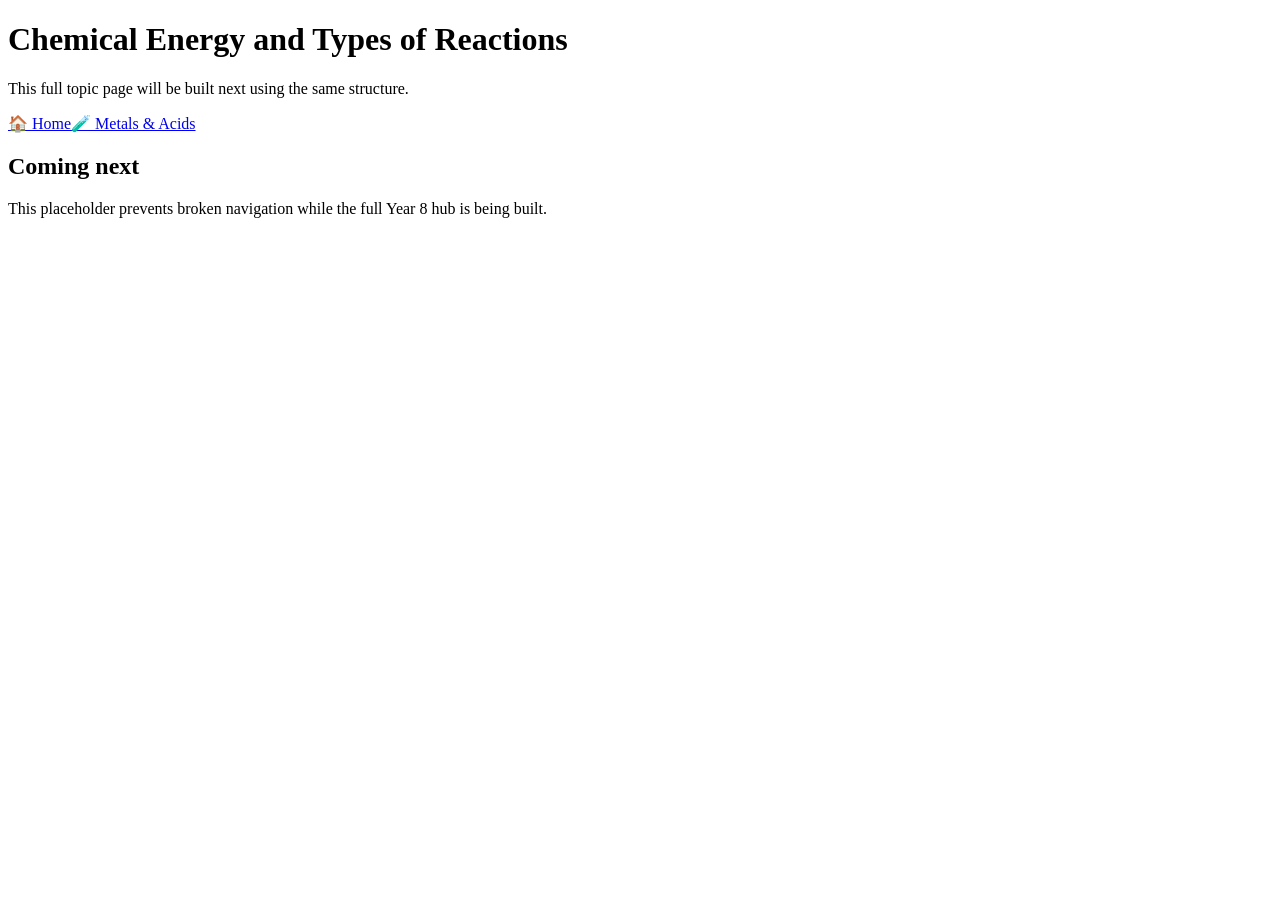
==== chemical-energy-reactions.html @ afc03315 "initial year 8 revision build" ====
<!DOCTYPE html><html><head><meta charset="UTF-8"><meta name="viewport" content="width=device-width, initial-scale=1.0"><title>Chemical Energy and Types of Reactions</title><link rel="stylesheet" href="styles.css"></head><body><div class="hero"><h1>Chemical Energy and Types of Reactions</h1><p>This full topic page will be built next using the same structure.</p></div><div class="topnav"><a href="index.html">🏠 Home</a><a href="metals-acids.html">🧪 Metals & Acids</a></div><section><h2>Coming next</h2><p>This placeholder prevents broken navigation while the full Year 8 hub is being built.</p></section></body></html>
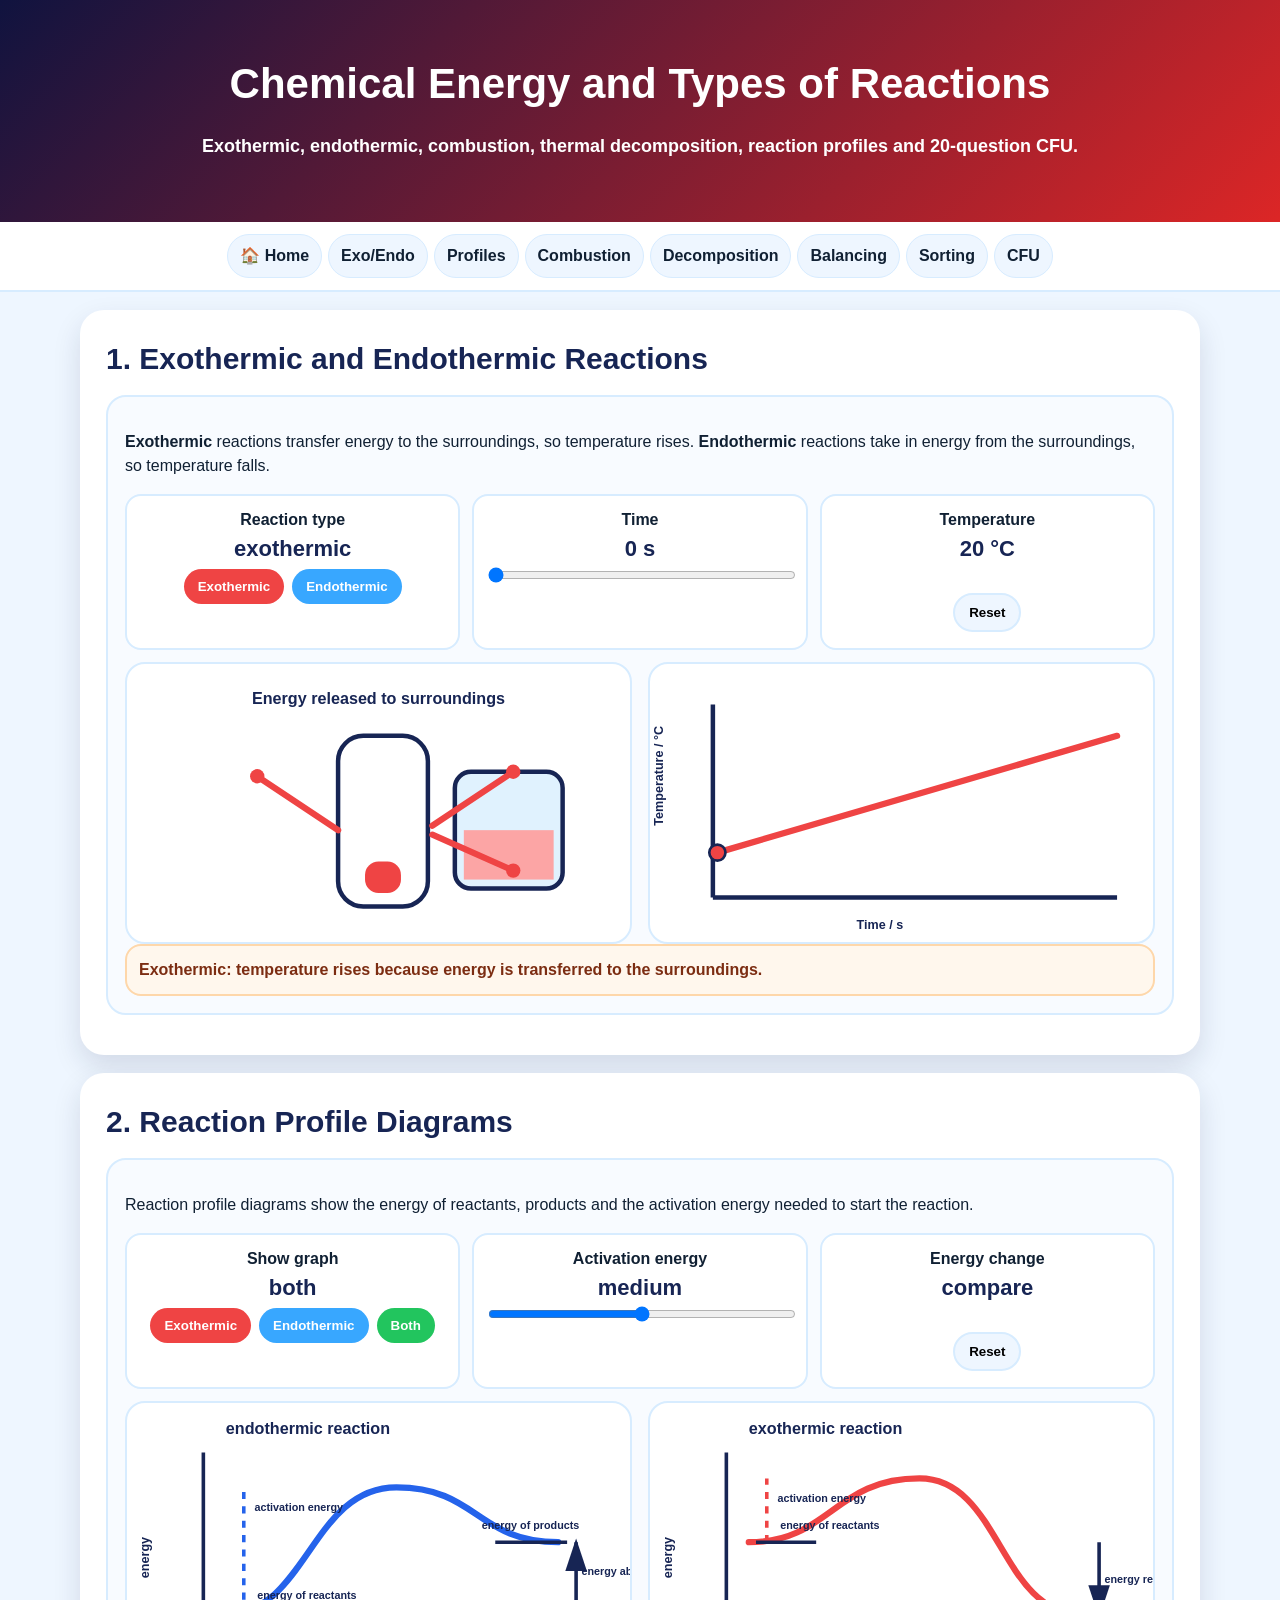
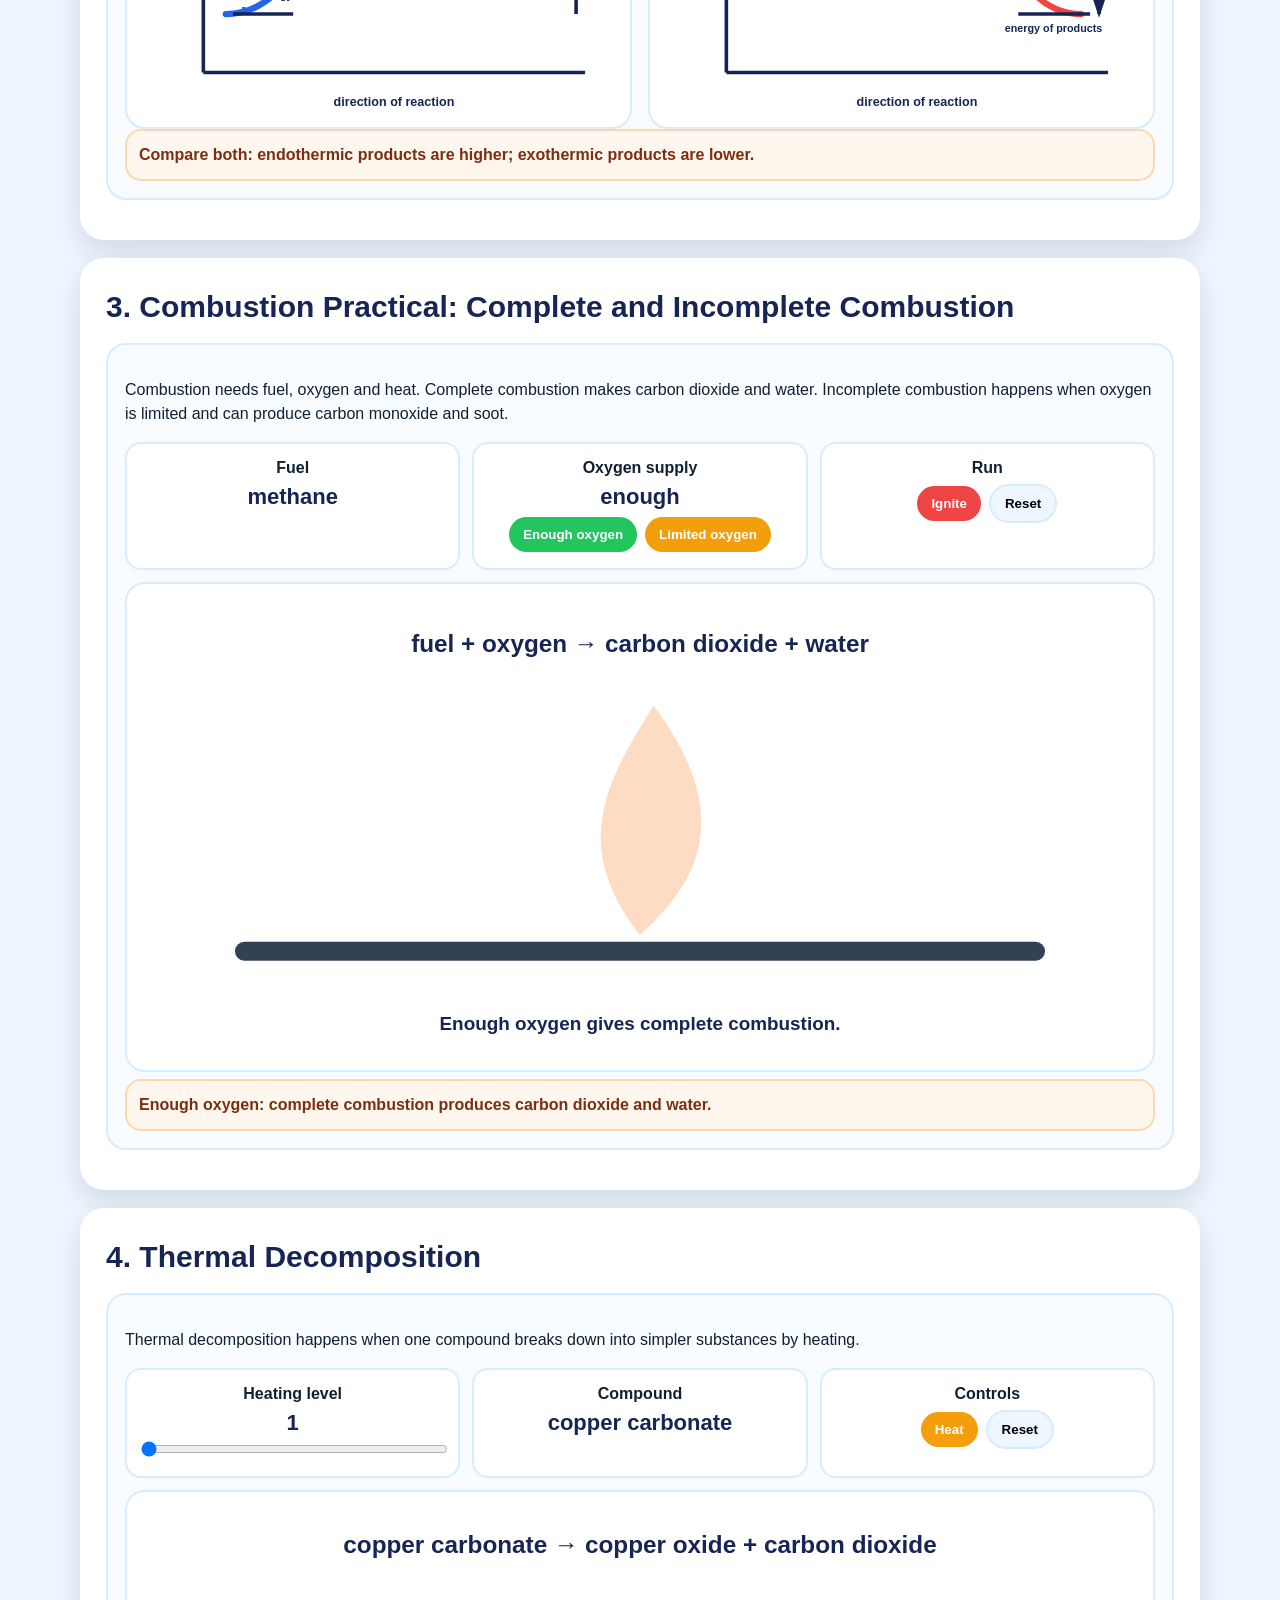
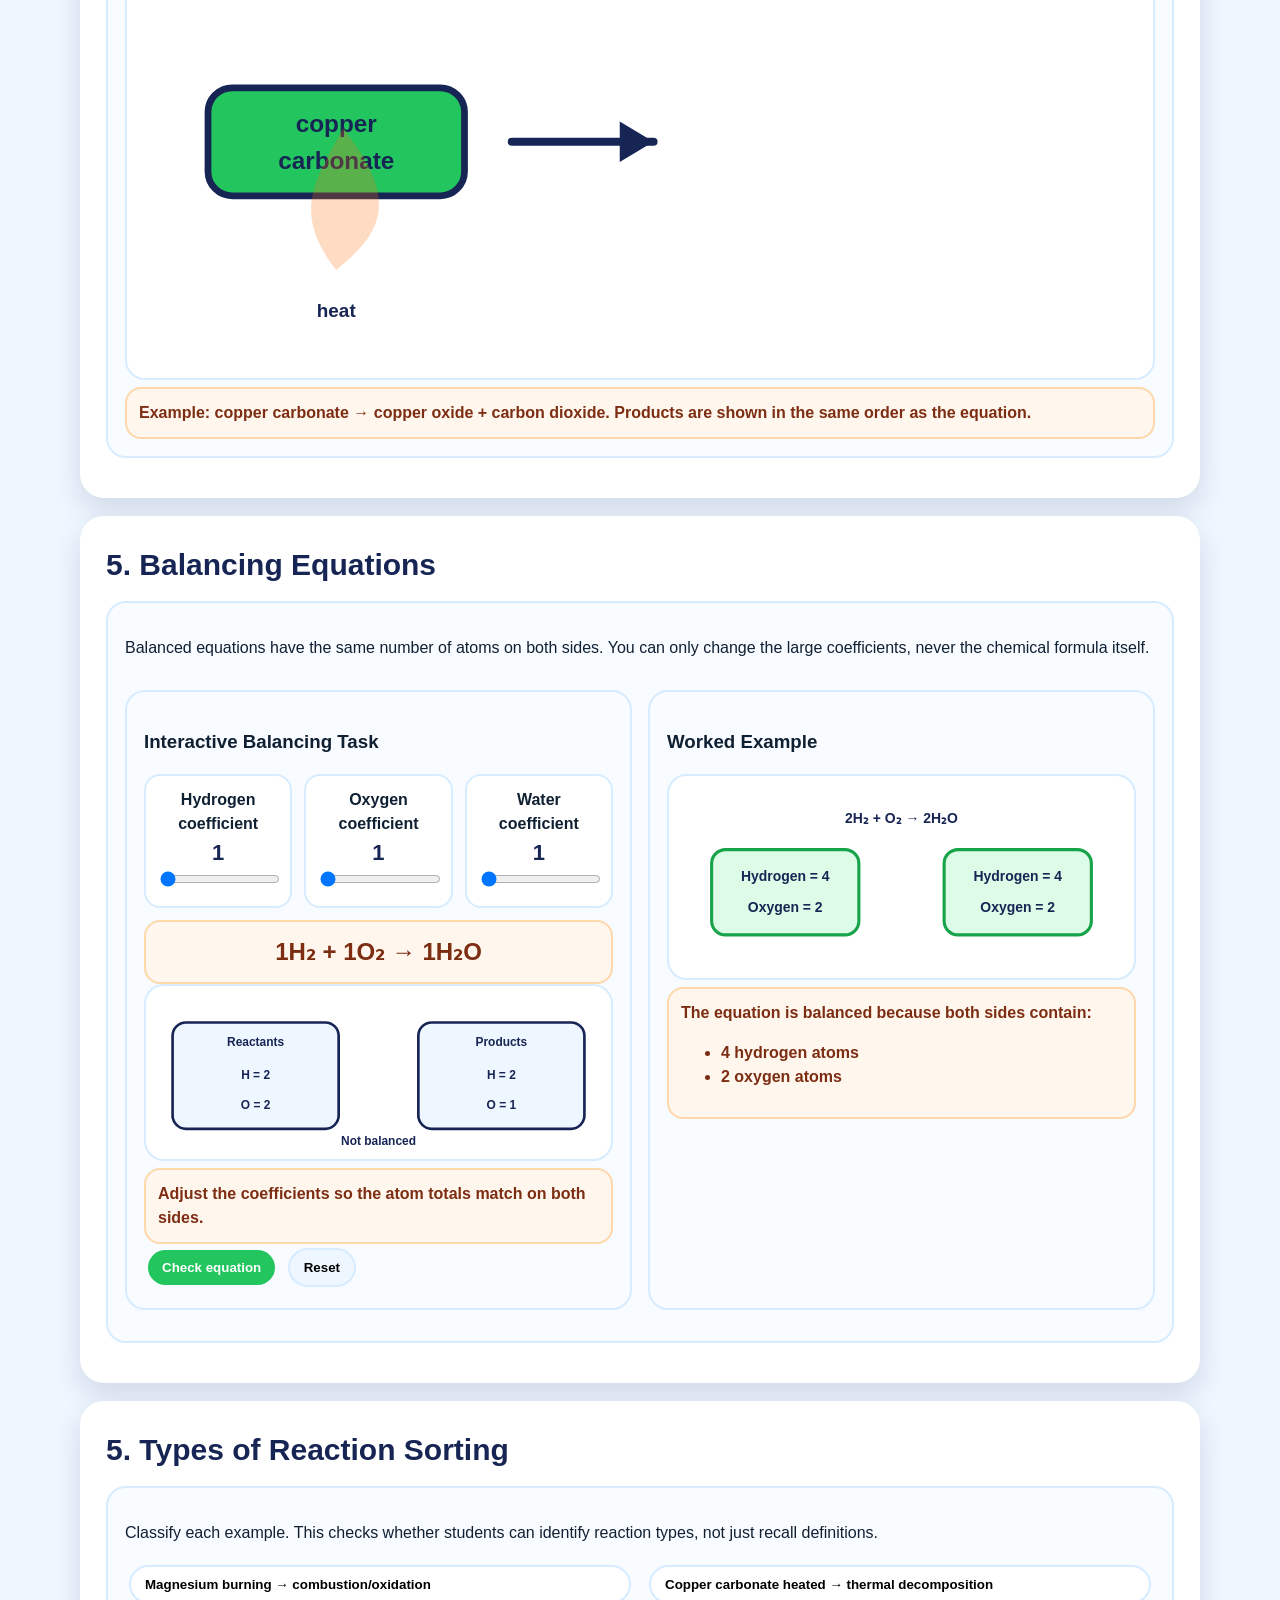
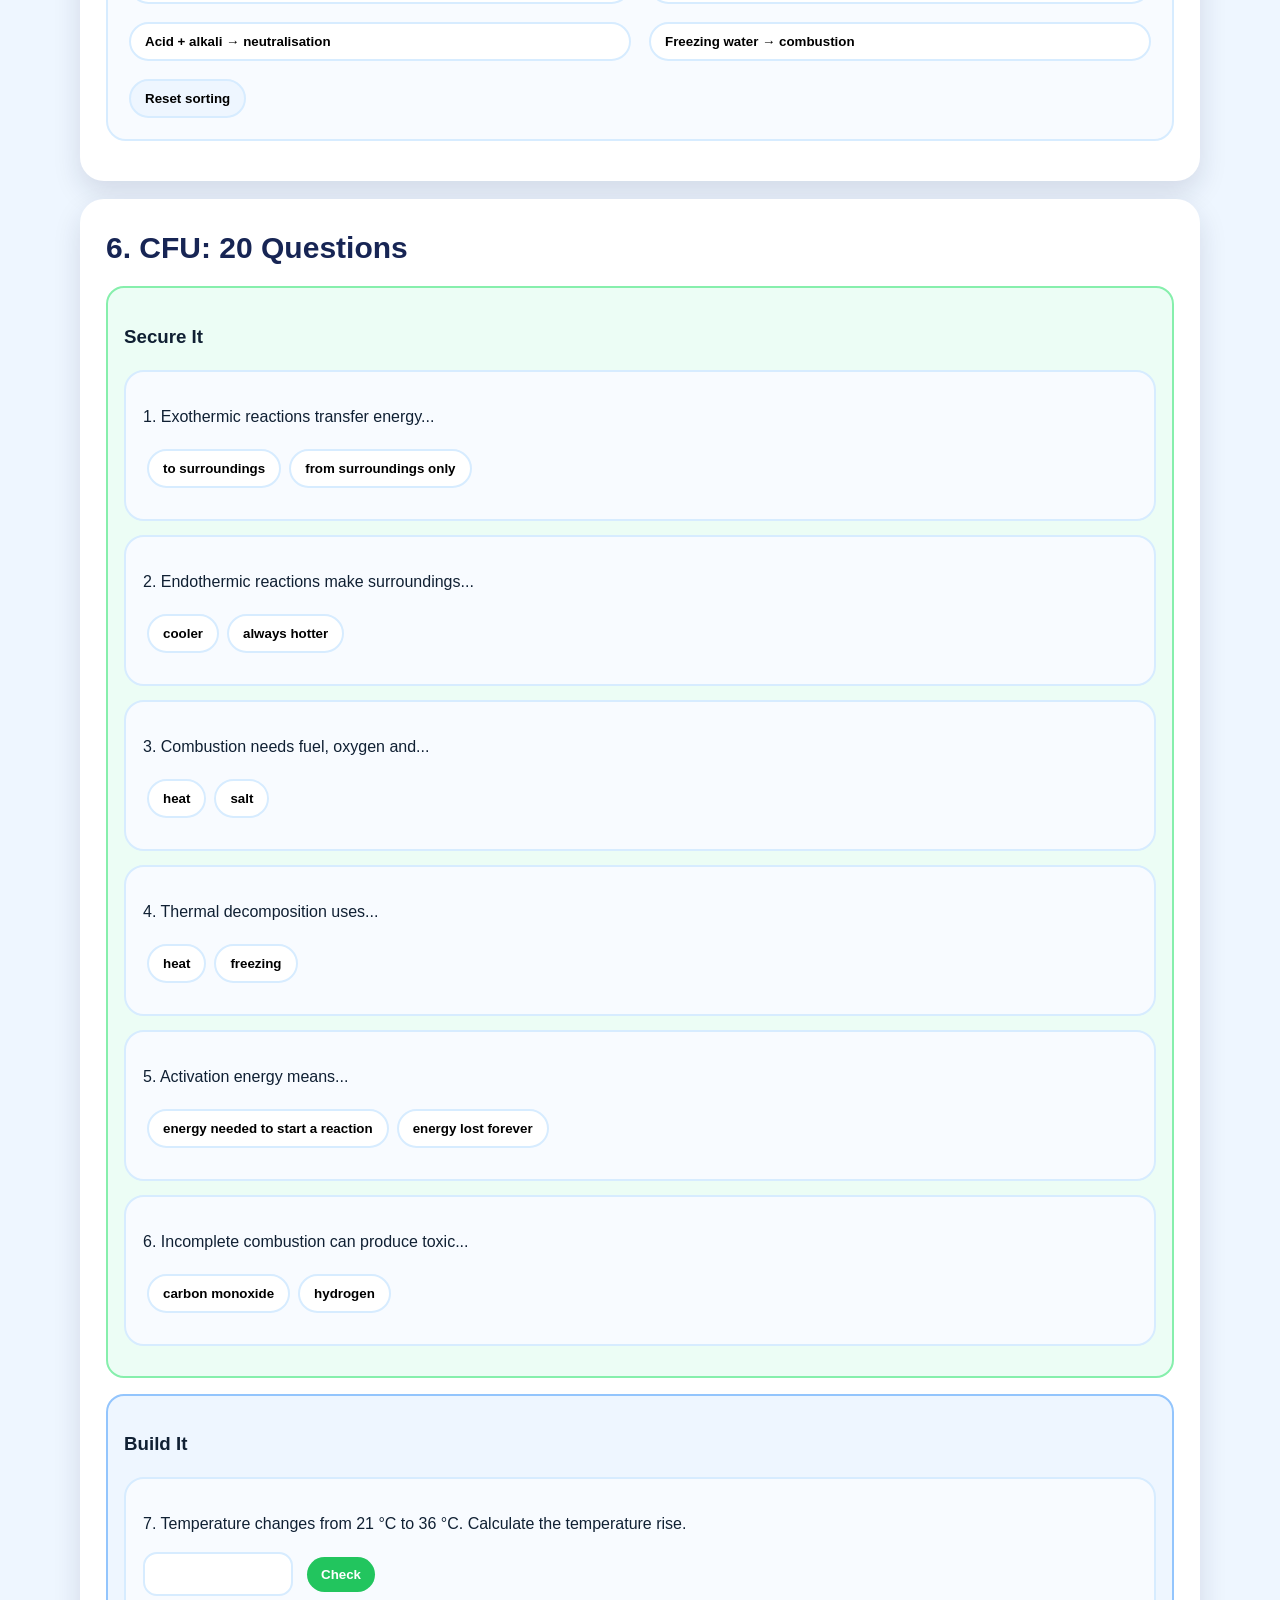
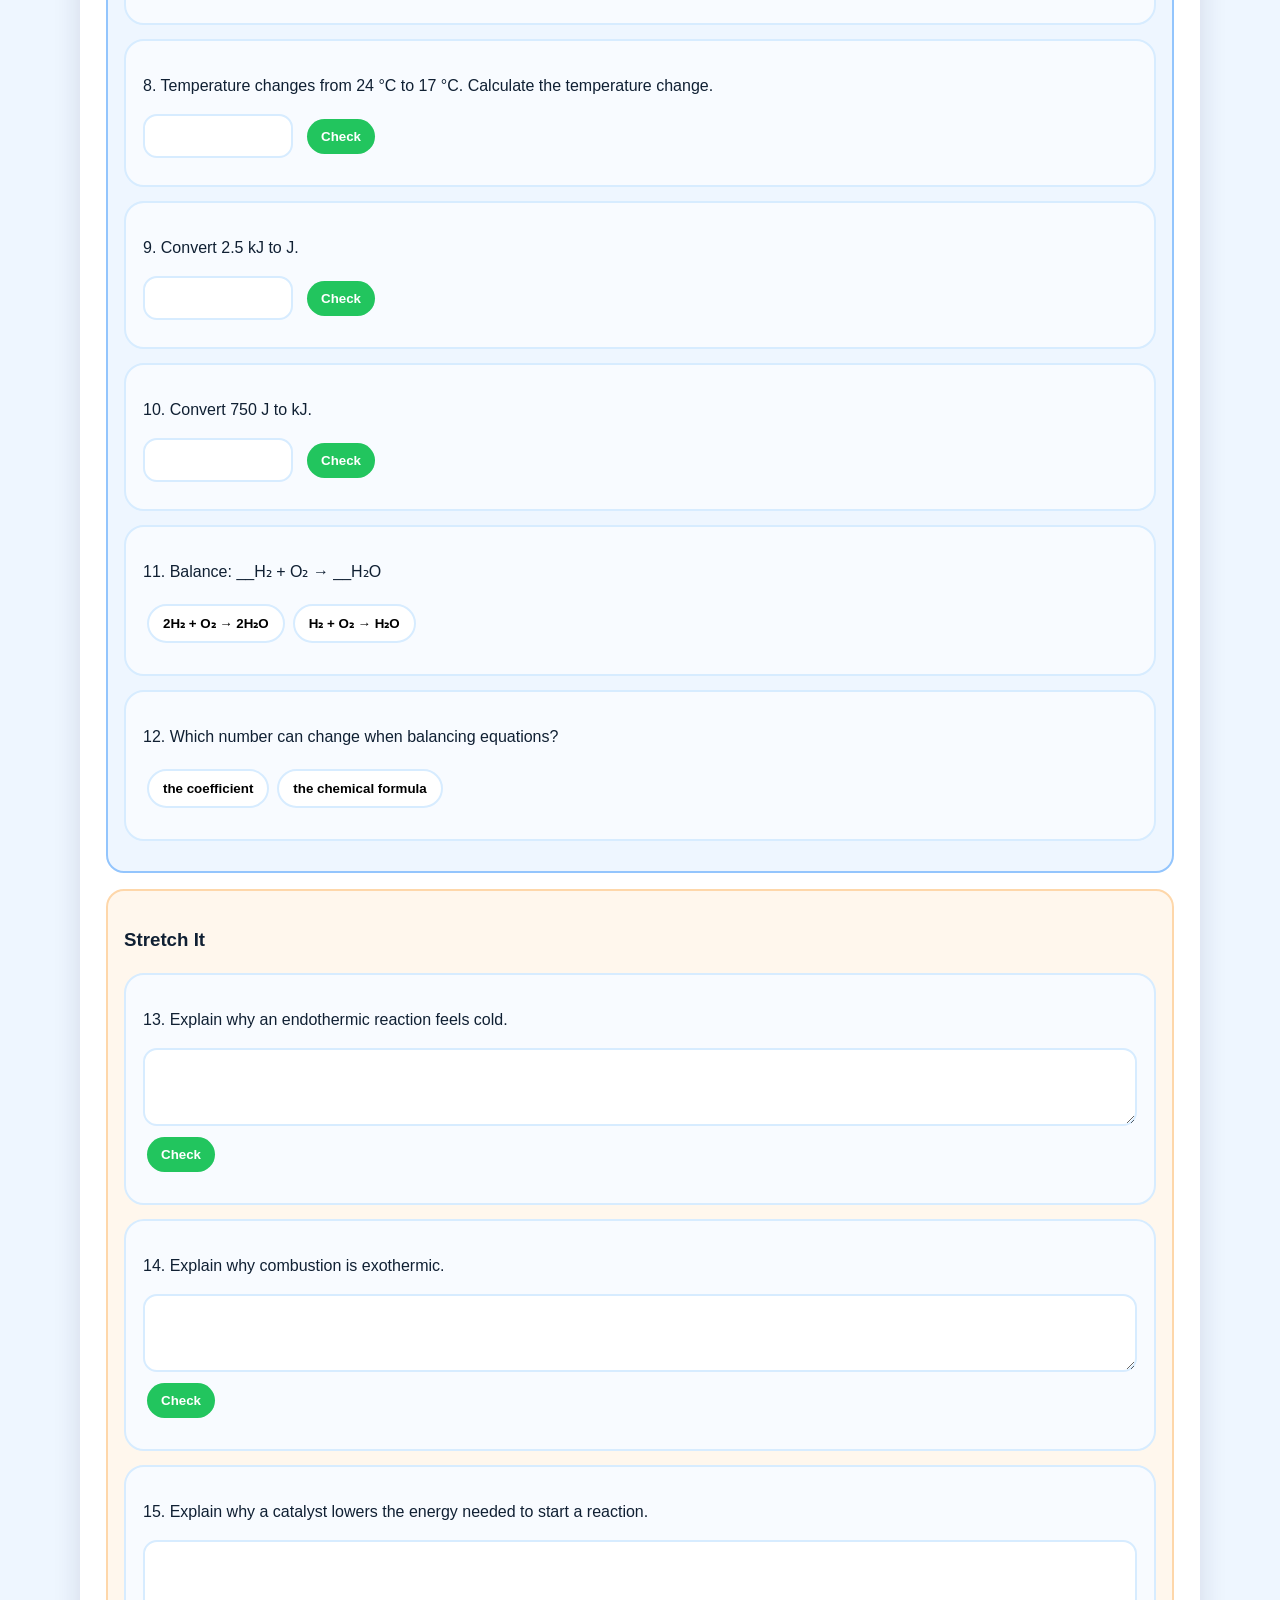
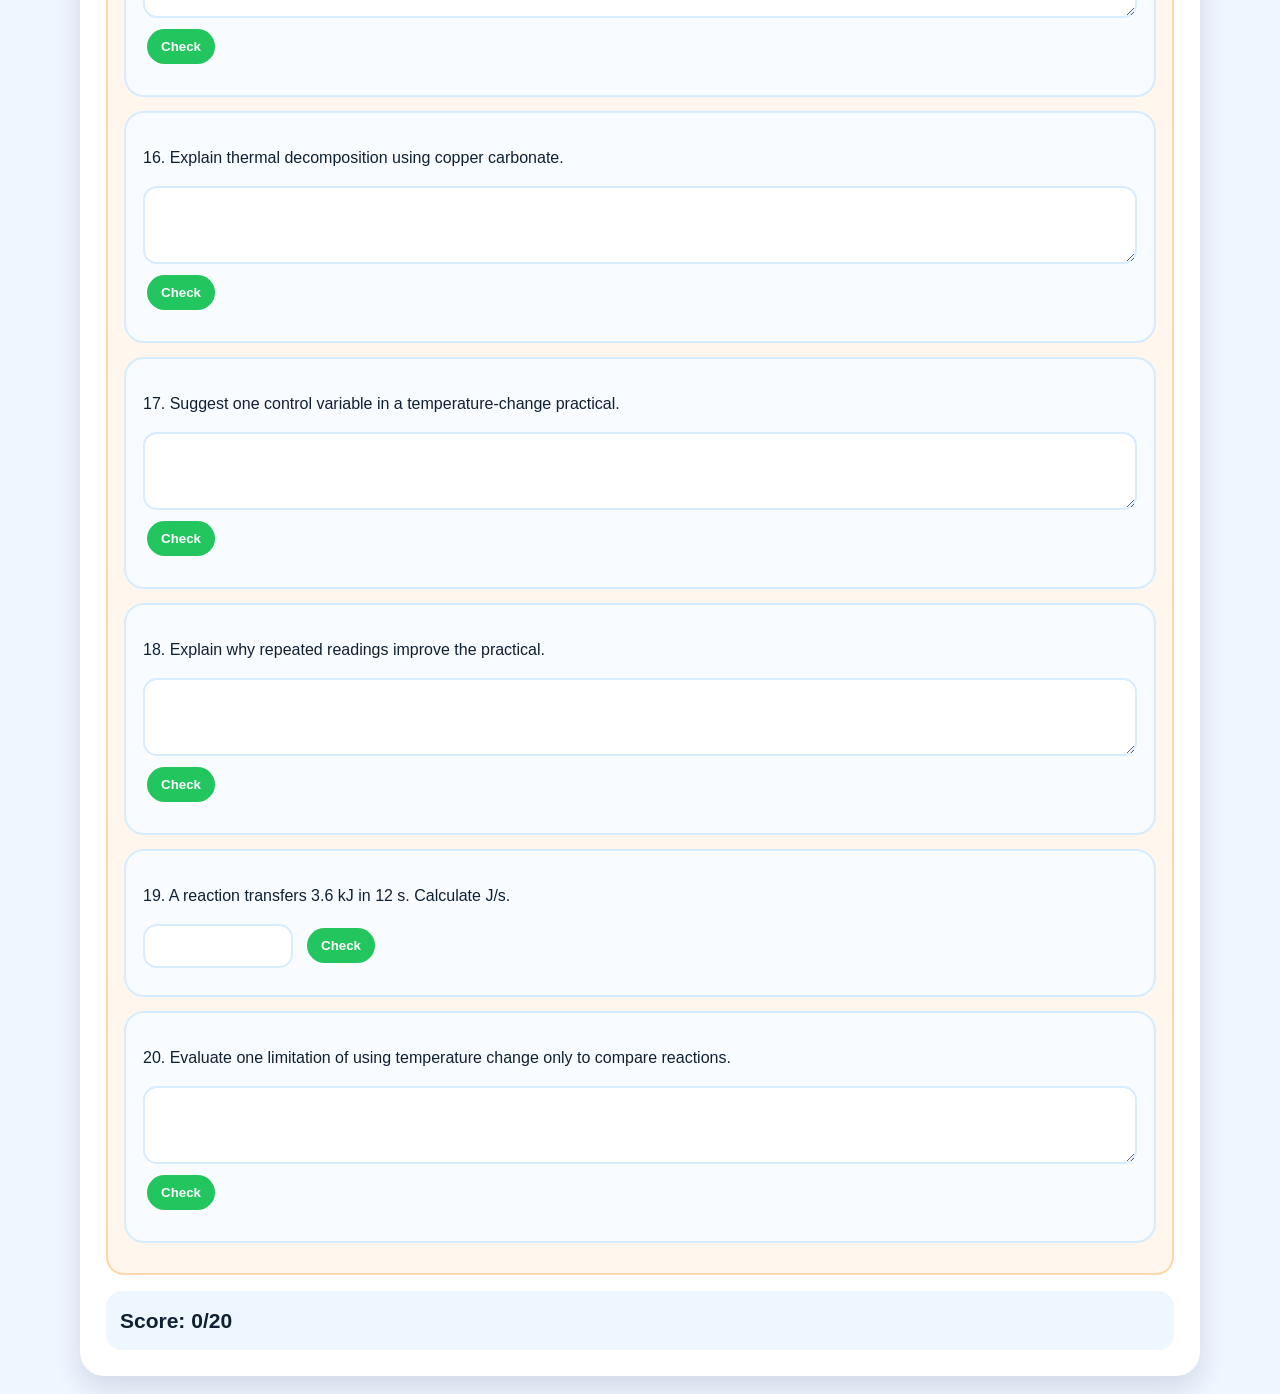
==== commit 6c1e62e7: "Add files via upload" ====
--- a/chemical-energy-reactions.html
+++ b/chemical-energy-reactions.html
@@ -1 +1,425 @@
-<!DOCTYPE html><html><head><meta charset="UTF-8"><meta name="viewport" content="width=device-width, initial-scale=1.0"><title>Chemical Energy and Types of Reactions</title><link rel="stylesheet" href="styles.css"></head><body><div class="hero"><h1>Chemical Energy and Types of Reactions</h1><p>This full topic page will be built next using the same structure.</p></div><div class="topnav"><a href="index.html">🏠 Home</a><a href="metals-acids.html">🧪 Metals & Acids</a></div><section><h2>Coming next</h2><p>This placeholder prevents broken navigation while the full Year 8 hub is being built.</p></section></body></html>+<!DOCTYPE html>
+<html lang="en">
+<head>
+<meta charset="UTF-8"><meta name="viewport" content="width=device-width,initial-scale=1.0">
+<title>Year 8 Chemical Energy and Types of Reactions</title>
+<style>
+*{box-sizing:border-box}body{margin:0;font-family:Arial,sans-serif;background:#eef6ff;color:#102033;line-height:1.5}
+.hero{background:linear-gradient(135deg,#10133f,#dc2626);color:white;text-align:center;padding:44px 18px}.hero h1{font-size:42px;margin:8px 0}.hero p{font-size:18px;font-weight:800}
+.nav{position:sticky;top:0;background:white;border-bottom:2px solid #d7ecff;text-align:center;padding:9px;z-index:20}.nav a{display:inline-block;margin:3px;padding:9px 12px;background:#eef6ff;border:1px solid #d7ecff;border-radius:999px;text-decoration:none;color:#102033;font-weight:900}
+section{max-width:1120px;margin:18px auto;background:white;border-radius:24px;padding:26px;box-shadow:0 12px 28px rgba(20,30,70,.13)}
+h2{font-size:30px;color:#172554;margin:0 0 10px}.task,.quiz-card,.card{border:2px solid #d7ecff;border-radius:20px;background:#f8fbff;padding:17px;margin:14px 0}
+.two{display:grid;grid-template-columns:1fr 1fr;gap:16px}.grid{display:grid;grid-template-columns:repeat(3,1fr);gap:12px}
+.controls,.output{display:grid;grid-template-columns:repeat(3,1fr);gap:12px;margin:12px 0}.control,.output div{background:white;border:2px solid #d7ecff;border-radius:16px;padding:12px;text-align:center;font-weight:900}.control strong,.output strong{display:block;font-size:22px;color:#172554}
+button{border:0;border-radius:999px;padding:10px 14px;margin:4px;font-weight:900;cursor:pointer}.green{background:#22c55e;color:white}.blue{background:#38a7ff;color:white}.orange{background:#f59e0b;color:white}.red{background:#ef4444;color:white}.ghost{background:#eef6ff;border:2px solid #d7ecff}
+input[type=range]{width:100%}.choice-grid{display:grid;grid-template-columns:repeat(2,1fr);gap:10px}.choice{text-align:left;background:white;border:2px solid #d7ecff}.correct{background:#dcfce7!important;border-color:#22c55e!important}.wrong{background:#fff1f2!important;border-color:#ef4444!important}
+.feedback{font-weight:900;margin-top:10px}.ok{color:#15803d}.no{color:#dc2626}.calc-input{display:flex;gap:10px;flex-wrap:wrap;align-items:center}.calc-input input{padding:11px;border:2px solid #d7ecff;border-radius:14px;font-size:16px;max-width:150px}
+textarea{width:100%;min-height:78px;border:2px solid #d7ecff;border-radius:14px;padding:11px;font-size:16px}.info{background:#fff7ed;border:2px solid #fed7aa;border-radius:16px;padding:12px;font-weight:900;color:#7c2d12}
+svg{width:100%;height:auto;background:white;border:2px solid #d7ecff;border-radius:20px}.label{font:bold 14px Arial;fill:#172554}.big{font:bold 18px Arial;fill:#172554}.small{font:bold 12px Arial;fill:#172554}
+.tempFill{transition:height .5s,y .5s,fill .5s}.bar{transition:height .5s,y .5s}
+.particle{animation:vib .25s infinite alternate}@keyframes vib{to{transform:translate(4px,-4px)}}
+.flame{animation:flicker .55s infinite alternate}@keyframes flicker{from{opacity:.55;transform:scaleY(.9)}to{opacity:1;transform:scaleY(1.08)}}
+.gas{animation:gasUp 1.2s infinite linear}@keyframes gasUp{from{opacity:0;transform:translateY(18px)}50%{opacity:1}to{opacity:0;transform:translateY(-28px)}}
+.quiz-band{padding:16px;border-radius:18px;margin:16px 0}.secure{background:#ecfdf5;border:2px solid #86efac}.build{background:#eef6ff;border:2px solid #93c5fd}.stretch{background:#fff7ed;border:2px solid #fed7aa}.quiz-score{font-size:21px;font-weight:900;padding:14px;background:#eef6ff;border-radius:16px}
+@media(max-width:850px){.two,.grid,.controls,.output,.choice-grid{grid-template-columns:1fr}.nav{position:static}.hero h1{font-size:34px}}
+</style>
+</head>
+<body>
+<header class="hero"><h1>Chemical Energy and Types of Reactions</h1><p>Exothermic, endothermic, combustion, thermal decomposition, reaction profiles and 20-question CFU.</p></header>
+<nav class="nav"><a href="index.html">🏠 Home</a><a href="#exoendo">Exo/Endo</a><a href="#profiles">Profiles</a><a href="#combustion">Combustion</a><a href="#decomposition">Decomposition</a><a href="#balancing">Balancing</a><a href="#sorting">Sorting</a><a href="#quiz">CFU</a></nav>
+
+<section id="exoendo"><h2>1. Exothermic and Endothermic Reactions</h2>
+<div class="task"><p><b>Exothermic</b> reactions transfer energy to the surroundings, so temperature rises. <b>Endothermic</b> reactions take in energy from the surroundings, so temperature falls.</p>
+<div class="controls">
+<div class="control">Reaction type <strong id="rxnType">exothermic</strong><button class="red" onclick="type='exo';updateExoEndo()">Exothermic</button><button class="blue" onclick="type='endo';updateExoEndo()">Endothermic</button></div>
+<div class="control">Time <strong id="timeT">0 s</strong><input id="timeSlider" type="range" min="0" max="10" value="0" oninput="updateExoEndo()"></div>
+<div class="control">Temperature <strong id="tempT">20 °C</strong><br><button class="ghost" onclick="resetExoEndo()">Reset</button></div>
+</div>
+<div class="two">
+<svg viewBox="0 0 560 310" aria-label="temperature change practical">
+<rect x="235" y="80" width="100" height="190" rx="28" fill="white" stroke="#172554" stroke-width="5"/>
+<rect id="thermoFill" x="265" y="220" width="40" height="35" rx="15" fill="#ef4444" class="tempFill"/>
+<rect x="365" y="120" width="120" height="130" rx="18" fill="#e0f2fe" stroke="#172554" stroke-width="5"/>
+<rect id="beakerFill" x="375" y="185" width="100" height="55" fill="#93c5fd"/>
+<g id="energyArrows"></g>
+<text id="energyLabel" x="280" y="45" text-anchor="middle" class="big">Energy released to surroundings</text>
+</svg>
+<svg viewBox="0 0 560 310" aria-label="temperature-time graph">
+<line x1="70" y1="260" x2="520" y2="260" stroke="#172554" stroke-width="5"/><line x1="70" y1="260" x2="70" y2="45" stroke="#172554" stroke-width="5"/>
+<text x="230" y="295" class="label">Time / s</text><text x="15" y="180" class="label" transform="rotate(-90 15 180)">Temperature / °C</text>
+<polyline id="tempLine" points="75,210 520,80" fill="none" stroke="#ef4444" stroke-width="7" stroke-linecap="round"/>
+<circle id="tempPoint" cx="75" cy="210" r="9" fill="#ef4444" stroke="#172554" stroke-width="3"/>
+</svg>
+</div><div class="info" id="exoInfo">Exothermic: temperature rises because energy is transferred to the surroundings.</div></div>
+</section>
+
+
+<section id="profiles"><h2>2. Reaction Profile Diagrams</h2>
+<div class="task"><p>Reaction profile diagrams show the energy of reactants, products and the activation energy needed to start the reaction.</p>
+<div class="controls">
+<div class="control">Show graph <strong id="profileType">both</strong><button class="red" onclick="profile='exo';updateProfile()">Exothermic</button><button class="blue" onclick="profile='endo';updateProfile()">Endothermic</button><button class="green" onclick="profile='both';updateProfile()">Both</button></div>
+<div class="control">Activation energy <strong id="actT">medium</strong><input id="actSlider" type="range" min="1" max="3" value="2" oninput="updateProfile()"></div>
+<div class="control">Energy change<strong id="deltaT">compare</strong><br><button class="ghost" onclick="resetProfile()">Reset</button></div>
+</div>
+
+<div class="two">
+<svg id="endoGraph" viewBox="0 0 560 360" aria-label="endothermic reaction profile">
+<line x1="85" y1="300" x2="510" y2="300" stroke="#172554" stroke-width="4"/>
+<line x1="85" y1="300" x2="85" y2="55" stroke="#172554" stroke-width="4"/>
+<text x="230" y="337" class="label">direction of reaction</text>
+<text x="25" y="195" class="label" transform="rotate(-90 25 195)">energy</text>
+<path id="endoPath" d="M110 235 C200 235 205 85 300 85 C390 85 390 155 480 155" fill="none" stroke="#2563eb" stroke-width="7" stroke-linecap="round"/>
+<line id="endoAct" x1="130" y1="235" x2="130" y2="85" stroke="#2563eb" stroke-width="4" stroke-dasharray="8 8"/>
+<line x1="118" y1="235" x2="185" y2="235" stroke="#172554" stroke-width="4"/>
+<line x1="410" y1="155" x2="490" y2="155" stroke="#172554" stroke-width="4"/>
+<line x1="500" y1="235" x2="500" y2="155" stroke="#172554" stroke-width="4" marker-end="url(#profileArrowBlue)"/>
+<defs><marker id="profileArrowBlue" markerWidth="10" markerHeight="10" refX="8" refY="3" orient="auto"><path d="M0,0 L0,6 L9,3 z" fill="#172554"/></marker></defs>
+<text x="110" y="35" class="big">endothermic reaction</text>
+<text x="145" y="218" class="small">energy of reactants</text>
+<text x="395" y="140" class="small">energy of products</text>
+<text x="142" y="120" class="small">activation energy</text>
+<text x="506" y="192" class="small">energy absorbed</text>
+</svg>
+
+<svg id="exoGraph" viewBox="0 0 560 360" aria-label="exothermic reaction profile">
+<line x1="85" y1="300" x2="510" y2="300" stroke="#172554" stroke-width="4"/>
+<line x1="85" y1="300" x2="85" y2="55" stroke="#172554" stroke-width="4"/>
+<text x="230" y="337" class="label">direction of reaction</text>
+<text x="25" y="195" class="label" transform="rotate(-90 25 195)">energy</text>
+<path id="exoPath" d="M110 155 C200 155 205 75 300 75 C390 75 390 235 480 235" fill="none" stroke="#ef4444" stroke-width="7" stroke-linecap="round"/>
+<line id="exoAct" x1="130" y1="155" x2="130" y2="75" stroke="#ef4444" stroke-width="4" stroke-dasharray="8 8"/>
+<line x1="118" y1="155" x2="185" y2="155" stroke="#172554" stroke-width="4"/>
+<line x1="410" y1="235" x2="490" y2="235" stroke="#172554" stroke-width="4"/>
+<line x1="500" y1="155" x2="500" y2="235" stroke="#172554" stroke-width="4" marker-end="url(#profileArrowRed)"/>
+<defs><marker id="profileArrowRed" markerWidth="10" markerHeight="10" refX="8" refY="3" orient="auto"><path d="M0,0 L0,6 L9,3 z" fill="#172554"/></marker></defs>
+<text x="110" y="35" class="big">exothermic reaction</text>
+<text x="145" y="140" class="small">energy of reactants</text>
+<text x="395" y="255" class="small">energy of products</text>
+<text x="142" y="110" class="small">activation energy</text>
+<text x="506" y="200" class="small">energy released</text>
+</svg>
+</div>
+<div class="info" id="profileInfo">Endothermic: products are higher energy. Exothermic: products are lower energy.</div></div>
+</section>
+
+
+
+<section id="combustion"><h2>3. Combustion Practical: Complete and Incomplete Combustion</h2>
+<div class="task"><p>Combustion needs fuel, oxygen and heat. Complete combustion makes carbon dioxide and water. Incomplete combustion happens when oxygen is limited and can produce carbon monoxide and soot.</p>
+<div class="controls">
+<div class="control">Fuel <strong id="fuelT">methane</strong></div>
+<div class="control">Oxygen supply <strong id="oxygenT">enough</strong><button class="green" onclick="oxygen='enough';updateCombustion()">Enough oxygen</button><button class="orange" onclick="oxygen='limited';updateCombustion()">Limited oxygen</button></div>
+<div class="control">Run<br><button class="red" onclick="runCombustion()">Ignite</button><button class="ghost" onclick="resetCombustion()">Reset</button></div>
+</div>
+<svg viewBox="0 0 760 360" aria-label="complete and incomplete combustion simulation">
+<rect x="80" y="265" width="600" height="14" rx="7" fill="#334155"/>
+<path id="flame" class="flame" d="M380 260 C325 190 360 140 390 90 C450 170 425 220 380 260" fill="#f97316" opacity=".25"/>
+<g id="completeProducts" opacity="0">
+<circle class="gas" cx="240" cy="185" r="18" fill="#94a3b8"/><text x="240" y="190" text-anchor="middle" class="small">CO₂</text>
+<circle class="gas" cx="315" cy="145" r="14" fill="#38bdf8"/><text x="315" y="150" text-anchor="middle" class="small">H₂O</text>
+<circle class="gas" cx="480" cy="150" r="14" fill="#38bdf8"/><text x="480" y="155" text-anchor="middle" class="small">H₂O</text>
+</g>
+<g id="incompleteProducts" opacity="0">
+<circle class="gas" cx="235" cy="165" r="18" fill="#64748b"/><text x="235" y="170" text-anchor="middle" class="small">CO</text>
+<circle class="gas" cx="305" cy="132" r="16" fill="#111827"/><text x="305" y="137" text-anchor="middle" fill="white" font-size="11" font-weight="bold">soot</text>
+<circle class="gas" cx="485" cy="145" r="14" fill="#38bdf8"/><text x="485" y="150" text-anchor="middle" class="small">H₂O</text>
+</g>
+<text id="combustionLabel" x="380" y="50" text-anchor="middle" class="big">fuel + oxygen → carbon dioxide + water</text>
+<text id="combustionWarning" x="380" y="330" text-anchor="middle" class="label">Enough oxygen gives complete combustion.</text>
+</svg>
+<div class="info" id="combInfo">With enough oxygen, complete combustion produces carbon dioxide and water.</div></div>
+</section>
+
+
+
+<section id="decomposition"><h2>4. Thermal Decomposition</h2>
+<div class="task"><p>Thermal decomposition happens when one compound breaks down into simpler substances by heating.</p>
+<div class="controls">
+<div class="control">Heating level <strong id="heatT">1</strong><input id="heatSlider" type="range" min="1" max="3" value="1" oninput="updateDecomp()"></div>
+<div class="control">Compound<strong>copper carbonate</strong></div>
+<div class="control">Controls<br><button class="orange" onclick="runDecomp()">Heat</button><button class="ghost" onclick="resetDecomp()">Reset</button></div>
+</div>
+<svg viewBox="0 0 760 360" aria-label="thermal decomposition equation order">
+<text id="decompLabel" x="380" y="45" text-anchor="middle" class="big">copper carbonate → copper oxide + carbon dioxide</text>
+
+<!-- reactant on left -->
+<rect id="carbonateBlock" x="60" y="145" width="190" height="80" rx="18" fill="#22c55e" stroke="#172554" stroke-width="5"/>
+<text x="155" y="178" text-anchor="middle" class="big">copper</text>
+<text x="155" y="205" text-anchor="middle" class="big">carbonate</text>
+
+<!-- arrow -->
+<line x1="285" y1="185" x2="390" y2="185" stroke="#172554" stroke-width="6" stroke-linecap="round"/>
+<polygon points="390,185 365,170 365,200" fill="#172554"/>
+
+<!-- products in the same order as equation -->
+<g id="products" opacity="0">
+<rect x="425" y="145" width="150" height="80" rx="18" fill="#111827" stroke="#172554" stroke-width="5"/>
+<text x="500" y="178" text-anchor="middle" fill="white" font-size="17" font-weight="bold">copper</text>
+<text x="500" y="205" text-anchor="middle" fill="white" font-size="17" font-weight="bold">oxide</text>
+<text x="590" y="190" class="big">+</text>
+<circle cx="675" cy="185" r="46" fill="#94a3b8" stroke="#172554" stroke-width="5"/>
+<text x="675" y="192" text-anchor="middle" class="big">CO₂</text>
+</g>
+
+<!-- heat flame beneath reactant -->
+<path id="heatFlame" class="flame" d="M155 280 C120 235 142 210 160 175 C202 228 190 252 155 280" fill="#f97316" opacity=".25"/>
+<text x="155" y="315" text-anchor="middle" class="label">heat</text>
+</svg>
+<div class="info" id="decompInfo">Example: copper carbonate → copper oxide + carbon dioxide. Products are shown in the same order as the equation.</div></div>
+</section>
+
+
+
+<section id="balancing"><h2>5. Balancing Equations</h2>
+<div class="task">
+<p>Balanced equations have the same number of atoms on both sides. You can only change the large coefficients, never the chemical formula itself.</p>
+
+<div class="two">
+<div class="card">
+<h3>Interactive Balancing Task</h3>
+
+<div class="controls">
+<div class="control">Hydrogen coefficient <strong id="hCoeffT">1</strong>
+<input type="range" min="1" max="4" value="1" id="hCoeff" oninput="updateBalance()"></div>
+
+<div class="control">Oxygen coefficient <strong id="oCoeffT">1</strong>
+<input type="range" min="1" max="4" value="1" id="oCoeff" oninput="updateBalance()"></div>
+
+<div class="control">Water coefficient <strong id="wCoeffT">1</strong>
+<input type="range" min="1" max="4" value="1" id="wCoeff" oninput="updateBalance()"></div>
+</div>
+
+<div class="info" style="font-size:24px;text-align:center">
+<span id="eqDisplay">1H₂ + 1O₂ → 1H₂O</span>
+</div>
+
+<svg viewBox="0 0 700 260" aria-label="atom count comparison">
+<rect x="40" y="55" width="250" height="160" rx="20" fill="#eef6ff" stroke="#172554" stroke-width="4"/>
+<rect x="410" y="55" width="250" height="160" rx="20" fill="#eef6ff" stroke="#172554" stroke-width="4"/>
+
+<text x="165" y="90" text-anchor="middle" class="big">Reactants</text>
+<text x="535" y="90" text-anchor="middle" class="big">Products</text>
+
+<text id="leftH" x="165" y="140" text-anchor="middle" class="big">H = 2</text>
+<text id="leftO" x="165" y="185" text-anchor="middle" class="big">O = 2</text>
+
+<text id="rightH" x="535" y="140" text-anchor="middle" class="big">H = 2</text>
+<text id="rightO" x="535" y="185" text-anchor="middle" class="big">O = 1</text>
+
+<text id="balanceStatus" x="350" y="240" text-anchor="middle" class="big">Not balanced</text>
+</svg>
+
+<div id="balanceInfo" class="info">Adjust the coefficients so the atom totals match on both sides.</div>
+
+<button class="green" onclick="checkBalance()">Check equation</button>
+<button class="ghost" onclick="resetBalance()">Reset</button>
+</div>
+
+<div class="card">
+<h3>Worked Example</h3>
+
+<svg viewBox="0 0 600 260">
+<text x="300" y="60" text-anchor="middle" class="big">2H₂ + O₂ → 2H₂O</text>
+
+<rect x="55" y="95" width="190" height="110" rx="18" fill="#dcfce7" stroke="#16a34a" stroke-width="4"/>
+<rect x="355" y="95" width="190" height="110" rx="18" fill="#dcfce7" stroke="#16a34a" stroke-width="4"/>
+
+<text x="150" y="135" text-anchor="middle" class="big">Hydrogen = 4</text>
+<text x="150" y="175" text-anchor="middle" class="big">Oxygen = 2</text>
+
+<text x="450" y="135" text-anchor="middle" class="big">Hydrogen = 4</text>
+<text x="450" y="175" text-anchor="middle" class="big">Oxygen = 2</text>
+</svg>
+
+<div class="info">
+The equation is balanced because both sides contain:
+<ul>
+<li>4 hydrogen atoms</li>
+<li>2 oxygen atoms</li>
+</ul>
+</div>
+</div>
+</div>
+</div>
+</section>
+
+<section id="sorting"><h2>5. Types of Reaction Sorting</h2>
+<div class="task"><p>Classify each example. This checks whether students can identify reaction types, not just recall definitions.</p>
+<div class="choice-grid">
+<button class="choice" onclick="choice(this,true,'sortF','Correct: magnesium burning is combustion and oxidation.')">Magnesium burning → combustion/oxidation</button>
+<button class="choice" onclick="choice(this,true,'sortF','Correct: copper carbonate breaks down when heated.')">Copper carbonate heated → thermal decomposition</button>
+<button class="choice" onclick="choice(this,true,'sortF','Correct: acid + alkali makes salt and water.')">Acid + alkali → neutralisation</button>
+<button class="choice" onclick="choice(this,false,'sortF','Not quite: freezing is a physical change, not a chemical reaction.')">Freezing water → combustion</button>
+</div><div id="sortF" class="feedback"></div><button class="ghost" onclick="resetSorting()">Reset sorting</button></div>
+</section>
+
+<section id="quiz"><h2>6. CFU: 20 Questions</h2>
+<div class="quiz-band secure"><h3>Secure It</h3>
+<div class="quiz-card"><p>1. Exothermic reactions transfer energy...</p><button class="choice" onclick="quiz(this,true,'q1')">to surroundings</button><button class="choice" onclick="quiz(this,false,'q1')">from surroundings only</button><div id="q1" class="feedback"></div></div>
+<div class="quiz-card"><p>2. Endothermic reactions make surroundings...</p><button class="choice" onclick="quiz(this,true,'q2')">cooler</button><button class="choice" onclick="quiz(this,false,'q2')">always hotter</button><div id="q2" class="feedback"></div></div>
+<div class="quiz-card"><p>3. Combustion needs fuel, oxygen and...</p><button class="choice" onclick="quiz(this,true,'q3')">heat</button><button class="choice" onclick="quiz(this,false,'q3')">salt</button><div id="q3" class="feedback"></div></div>
+<div class="quiz-card"><p>4. Thermal decomposition uses...</p><button class="choice" onclick="quiz(this,true,'q4')">heat</button><button class="choice" onclick="quiz(this,false,'q4')">freezing</button><div id="q4" class="feedback"></div></div>
+<div class="quiz-card"><p>5. Activation energy means...</p><button class="choice" onclick="quiz(this,true,'q5')">energy needed to start a reaction</button><button class="choice" onclick="quiz(this,false,'q5')">energy lost forever</button><div id="q5" class="feedback"></div></div>
+<div class="quiz-card"><p>6. Incomplete combustion can produce toxic...</p><button class="choice" onclick="quiz(this,true,'q6')">carbon monoxide</button><button class="choice" onclick="quiz(this,false,'q6')">hydrogen</button><div id="q6" class="feedback"></div></div>
+</div>
+<div class="quiz-band build"><h3>Build It</h3>
+<div class="quiz-card"><p>7. Temperature changes from 21 °C to 36 °C. Calculate the temperature rise.</p><div class="calc-input"><input id="calc7"><button class="green" onclick="checkCalc('calc7',15,'q7','Correct: 36 - 21 = 15 °C.')">Check</button></div><div id="q7" class="feedback"></div></div>
+<div class="quiz-card"><p>8. Temperature changes from 24 °C to 17 °C. Calculate the temperature change.</p><div class="calc-input"><input id="calc8"><button class="green" onclick="checkCalc('calc8',-7,'q8','Correct: 17 - 24 = -7 °C, so it fell by 7 °C.')">Check</button></div><div id="q8" class="feedback"></div></div>
+<div class="quiz-card"><p>9. Convert 2.5 kJ to J.</p><div class="calc-input"><input id="calc9"><button class="green" onclick="checkCalc('calc9',2500,'q9','Correct: 2.5 kJ = 2500 J.')">Check</button></div><div id="q9" class="feedback"></div></div>
+<div class="quiz-card"><p>10. Convert 750 J to kJ.</p><div class="calc-input"><input id="calc10"><button class="green" onclick="checkCalc('calc10',0.75,'q10','Correct: 750 J = 0.75 kJ.')">Check</button></div><div id="q10" class="feedback"></div></div>
+<div class="quiz-card"><p>11. Balance: __H₂ + O₂ → __H₂O</p><button class="choice" onclick="quiz(this,true,'q11')">2H₂ + O₂ → 2H₂O</button><button class="choice" onclick="quiz(this,false,'q11')">H₂ + O₂ → H₂O</button><div id="q11" class="feedback"></div></div>
+<div class="quiz-card"><p>12. Which number can change when balancing equations?</p><button class="choice" onclick="quiz(this,true,'q12')">the coefficient</button><button class="choice" onclick="quiz(this,false,'q12')">the chemical formula</button><div id="q12" class="feedback"></div></div>
+</div>
+<div class="quiz-band stretch"><h3>Stretch It</h3>
+<div class="quiz-card"><p>13. Explain why an endothermic reaction feels cold.</p><textarea id="stretch13"></textarea><button class="green" onclick="checkText('stretch13','q13',['takes in','surroundings'],'Good: it takes in energy from the surroundings.')">Check</button><div id="q13" class="feedback"></div></div>
+<div class="quiz-card"><p>14. Explain why combustion is exothermic.</p><textarea id="stretch14"></textarea><button class="green" onclick="checkText('stretch14','q14',['energy','surroundings'],'Good: combustion transfers energy to the surroundings.')">Check</button><div id="q14" class="feedback"></div></div>
+<div class="quiz-card"><p>15. Explain why a catalyst lowers the energy needed to start a reaction.</p><textarea id="stretch15"></textarea><button class="green" onclick="checkText('stretch15','q15',['activation energy'],'Good: catalysts lower activation energy.')">Check</button><div id="q15" class="feedback"></div></div>
+<div class="quiz-card"><p>16. Explain thermal decomposition using copper carbonate.</p><textarea id="stretch16"></textarea><button class="green" onclick="checkText('stretch16','q16',['copper oxide','carbon dioxide'],'Good: copper carbonate breaks down into copper oxide and carbon dioxide.')">Check</button><div id="q16" class="feedback"></div></div>
+<div class="quiz-card"><p>17. Suggest one control variable in a temperature-change practical.</p><textarea id="stretch17"></textarea><button class="green" onclick="checkText('stretch17','q17',['volume'],'Good: volume of solution is a valid control variable.')">Check</button><div id="q17" class="feedback"></div></div>
+<div class="quiz-card"><p>18. Explain why repeated readings improve the practical.</p><textarea id="stretch18"></textarea><button class="green" onclick="checkText('stretch18','q18',['reliable'],'Good: repeats improve reliability and help identify anomalies.')">Check</button><div id="q18" class="feedback"></div></div>
+<div class="quiz-card"><p>19. A reaction transfers 3.6 kJ in 12 s. Calculate J/s.</p><div class="calc-input"><input id="calc19"><button class="green" onclick="checkCalc('calc19',300,'q19','Correct: 3.6 kJ = 3600 J; 3600 ÷ 12 = 300 J/s.')">Check</button></div><div id="q19" class="feedback"></div></div>
+<div class="quiz-card"><p>20. Evaluate one limitation of using temperature change only to compare reactions.</p><textarea id="stretch20"></textarea><button class="green" onclick="checkText('stretch20','q20',['heat loss'],'Good: heat loss to the surroundings can affect the measured temperature change.')">Check</button><div id="q20" class="feedback"></div></div>
+</div>
+<div class="quiz-score">Score: <span id="quizScore">0</span>/20</div>
+</section>
+
+<script>
+let type='exo',profile='both',oxygen='enough',quizScore=0,answered={};
+function el(id){return document.getElementById(id)}
+function updateExoEndo(){let t=+el('timeSlider').value;let temp=type==='exo'?20+t*2:20-t*1.5;el('rxnType').textContent=type==='exo'?'exothermic':'endothermic';el('timeT').textContent=t+' s';el('tempT').textContent=Math.round(temp)+' °C';let h=Math.max(25,35+(temp-20)*4);el('thermoFill').setAttribute('height',h);el('thermoFill').setAttribute('y',255-h);el('thermoFill').setAttribute('fill',type==='exo'?'#ef4444':'#38bdf8');el('beakerFill').setAttribute('fill',type==='exo'?'#fca5a5':'#93c5fd');el('tempLine').setAttribute('points',type==='exo'?'75,210 520,80':'75,170 520,245');el('tempLine').setAttribute('stroke',type==='exo'?'#ef4444':'#38bdf8');el('tempPoint').setAttribute('cx',75+t*44.5);el('tempPoint').setAttribute('cy',type==='exo'?210-t*13:170+t*7.5);el('tempPoint').setAttribute('fill',type==='exo'?'#ef4444':'#38bdf8');el('energyLabel').textContent=type==='exo'?'Energy released to surroundings':'Energy taken in from surroundings';el('exoInfo').textContent=type==='exo'?'Exothermic: temperature rises because energy is transferred to the surroundings.':'Endothermic: temperature falls because energy is taken in from the surroundings.';drawEnergyArrows()}
+function drawEnergyArrows(){let g=el('energyArrows');g.innerHTML='';let colour=type==='exo'?'#ef4444':'#38bdf8';let dirs=type==='exo'?[[340,180,430,120],[340,190,430,230],[235,185,145,125]]:[[430,120,340,180],[430,230,340,190],[145,125,235,185]];dirs.forEach((a,i)=>{g.innerHTML+=`<line x1="${a[0]}" y1="${a[1]}" x2="${a[2]}" y2="${a[3]}" stroke="${colour}" stroke-width="7" stroke-linecap="round"/><circle class="particle" cx="${a[2]}" cy="${a[3]}" r="8" fill="${colour}"/>`})}
+
+function updateProfile(){
+let a=+el('actSlider').value;
+el('actT').textContent=a===1?'low':a===2?'medium':'high';
+el('profileType').textContent=profile;
+el('deltaT').textContent=profile==='exo'?'released':profile==='endo'?'absorbed':'compare';
+let endoPeak=130-a*18, exoPeak=120-a*18;
+el('endoPath').setAttribute('d',`M110 235 C200 235 205 ${endoPeak} 300 ${endoPeak} C390 ${endoPeak} 390 155 480 155`);
+el('endoAct').setAttribute('y2',endoPeak);
+el('exoPath').setAttribute('d',`M110 155 C200 155 205 ${exoPeak} 300 ${exoPeak} C390 ${exoPeak} 390 235 480 235`);
+el('exoAct').setAttribute('y2',exoPeak);
+el('endoGraph').style.display=profile==='exo'?'none':'block';
+el('exoGraph').style.display=profile==='endo'?'none':'block';
+el('profileInfo').textContent=profile==='exo'?'Exothermic: energy is released and products are lower than reactants.':profile==='endo'?'Endothermic: energy is absorbed and products are higher than reactants.':'Compare both: endothermic products are higher; exothermic products are lower.';
+}
+
+
+function updateCombustion(){
+el('oxygenT').textContent=oxygen==='enough'?'enough':'limited';
+el('combInfo').textContent=oxygen==='enough'?'Enough oxygen: complete combustion produces carbon dioxide and water.':'Limited oxygen: incomplete combustion can produce carbon monoxide, soot and water.';
+el('combustionLabel').textContent=oxygen==='enough'?'fuel + oxygen → carbon dioxide + water':'fuel + limited oxygen → carbon monoxide + soot + water';
+el('combustionWarning').textContent=oxygen==='enough'?'Enough oxygen gives complete combustion.':'Carbon monoxide is toxic: this is incomplete combustion.';
+el('completeProducts').setAttribute('opacity','0');
+el('incompleteProducts').setAttribute('opacity','0');
+}
+function runCombustion(){
+el('flame').setAttribute('opacity','1');
+el('completeProducts').setAttribute('opacity',oxygen==='enough'?'1':'0');
+el('incompleteProducts').setAttribute('opacity',oxygen==='limited'?'1':'0');
+el('combustionWarning').textContent=oxygen==='enough'?'Products: carbon dioxide and water.':'Products include carbon monoxide and soot because oxygen is limited.';
+}
+
+
+function updateDecomp(){
+el('heatT').textContent=el('heatSlider').value;
+}
+function runDecomp(){
+let h=+el('heatSlider').value;
+el('heatFlame').setAttribute('opacity',0.25+h*0.25);
+el('products').setAttribute('opacity',h>=2?'1':'0');
+el('decompLabel').textContent=h>=2?'copper carbonate → copper oxide + carbon dioxide':'more heat is needed to decompose copper carbonate';
+el('decompInfo').textContent=h>=2?'The products appear in equation order: copper oxide first, then carbon dioxide.':'Increase the heat level to 2 or 3 to show thermal decomposition.';
+}
+function resetDecomp(){
+el('heatSlider').value=1;
+updateDecomp();
+el('heatFlame').setAttribute('opacity','.25');
+el('products').setAttribute('opacity','0');
+el('decompLabel').textContent='copper carbonate → copper oxide + carbon dioxide';
+el('decompInfo').textContent='Example: copper carbonate → copper oxide + carbon dioxide. Products are shown in the same order as the equation.';
+}
+
+function choice(btn,c,fid,msg){let p=btn.closest('.task')||btn.closest('.quiz-card');p.querySelectorAll('.choice').forEach(b=>b.classList.remove('correct','wrong'));btn.classList.add(c?'correct':'wrong');el(fid).textContent=msg;el(fid).className='feedback '+(c?'ok':'no')}
+function quiz(btn,c,fid){if(answered[fid])return;answered[fid]=true;btn.classList.add(c?'correct':'wrong');el(fid).textContent=c?'Correct.':'Not quite.';el(fid).className='feedback '+(c?'ok':'no');if(c)quizScore++;el('quizScore').textContent=quizScore}
+function checkCalc(inputId,ans,fid,msg){if(answered[fid])return;let v=Number(el(inputId).value);let c=Math.abs(v-ans)<.05;el(fid).textContent=c?msg:'Not quite. Check units and calculation.';el(fid).className='feedback '+(c?'ok':'no');if(c){answered[fid]=true;quizScore++;el('quizScore').textContent=quizScore}}
+function checkText(inputId,fid,words,msg){if(answered[fid])return;let t=el(inputId).value.toLowerCase();let c=words.every(w=>t.includes(w));el(fid).textContent=c?msg:'Add more precise science words.';el(fid).className='feedback '+(c?'ok':'no');if(c){answered[fid]=true;quizScore++;el('quizScore').textContent=quizScore}}
+
+
+function updateBalance(){
+let h=+el('hCoeff').value;
+let o=+el('oCoeff').value;
+let w=+el('wCoeff').value;
+
+el('hCoeffT').textContent=h;
+el('oCoeffT').textContent=o;
+el('wCoeffT').textContent=w;
+
+el('eqDisplay').textContent=`${h}H₂ + ${o}O₂ → ${w}H₂O`;
+
+let leftH=h*2;
+let leftO=o*2;
+let rightH=w*2;
+let rightO=w;
+
+el('leftH').textContent=`H = ${leftH}`;
+el('leftO').textContent=`O = ${leftO}`;
+el('rightH').textContent=`H = ${rightH}`;
+el('rightO').textContent=`O = ${rightO}`;
+
+let balanced=(leftH===rightH)&&(leftO===rightO);
+
+el('balanceStatus').textContent=balanced?'Balanced ✓':'Not balanced';
+el('balanceStatus').setAttribute('fill',balanced?'#15803d':'#dc2626');
+
+el('balanceInfo').textContent=balanced?
+'Balanced equations have equal numbers of each atom on both sides.':
+'Adjust the coefficients so the atom totals match on both sides.';
+}
+
+function checkBalance(){
+let h=+el('hCoeff').value;
+let o=+el('oCoeff').value;
+let w=+el('wCoeff').value;
+
+if(h===2 && o===1 && w===2){
+el('balanceInfo').textContent='Correct: 2H₂ + O₂ → 2H₂O is balanced.';
+el('balanceInfo').style.background='#dcfce7';
+}else{
+el('balanceInfo').textContent='Not quite. Try matching the atom totals on both sides.';
+el('balanceInfo').style.background='#fff1f2';
+}
+}
+
+function resetBalance(){
+el('hCoeff').value=1;
+el('oCoeff').value=1;
+el('wCoeff').value=1;
+el('balanceInfo').style.background='#fff7ed';
+updateBalance();
+}
+
+function resetExoEndo(){
+type='exo';
+el('timeSlider').value=0;
+updateExoEndo();
+}
+function resetProfile(){
+profile='both';
+el('actSlider').value=2;
+updateProfile();
+}
+function resetCombustion(){
+oxygen='enough';
+updateCombustion();
+el('flame').setAttribute('opacity','.25');
+}
+function resetSorting(){
+document.querySelectorAll('#sorting .choice').forEach(b=>b.classList.remove('correct','wrong'));
+el('sortF').textContent='';
+el('sortF').className='feedback';
+}
+
+window.onload=function(){updateExoEndo();updateProfile();updateCombustion();resetDecomp();updateBalance()}
+</script>
+</body></html>
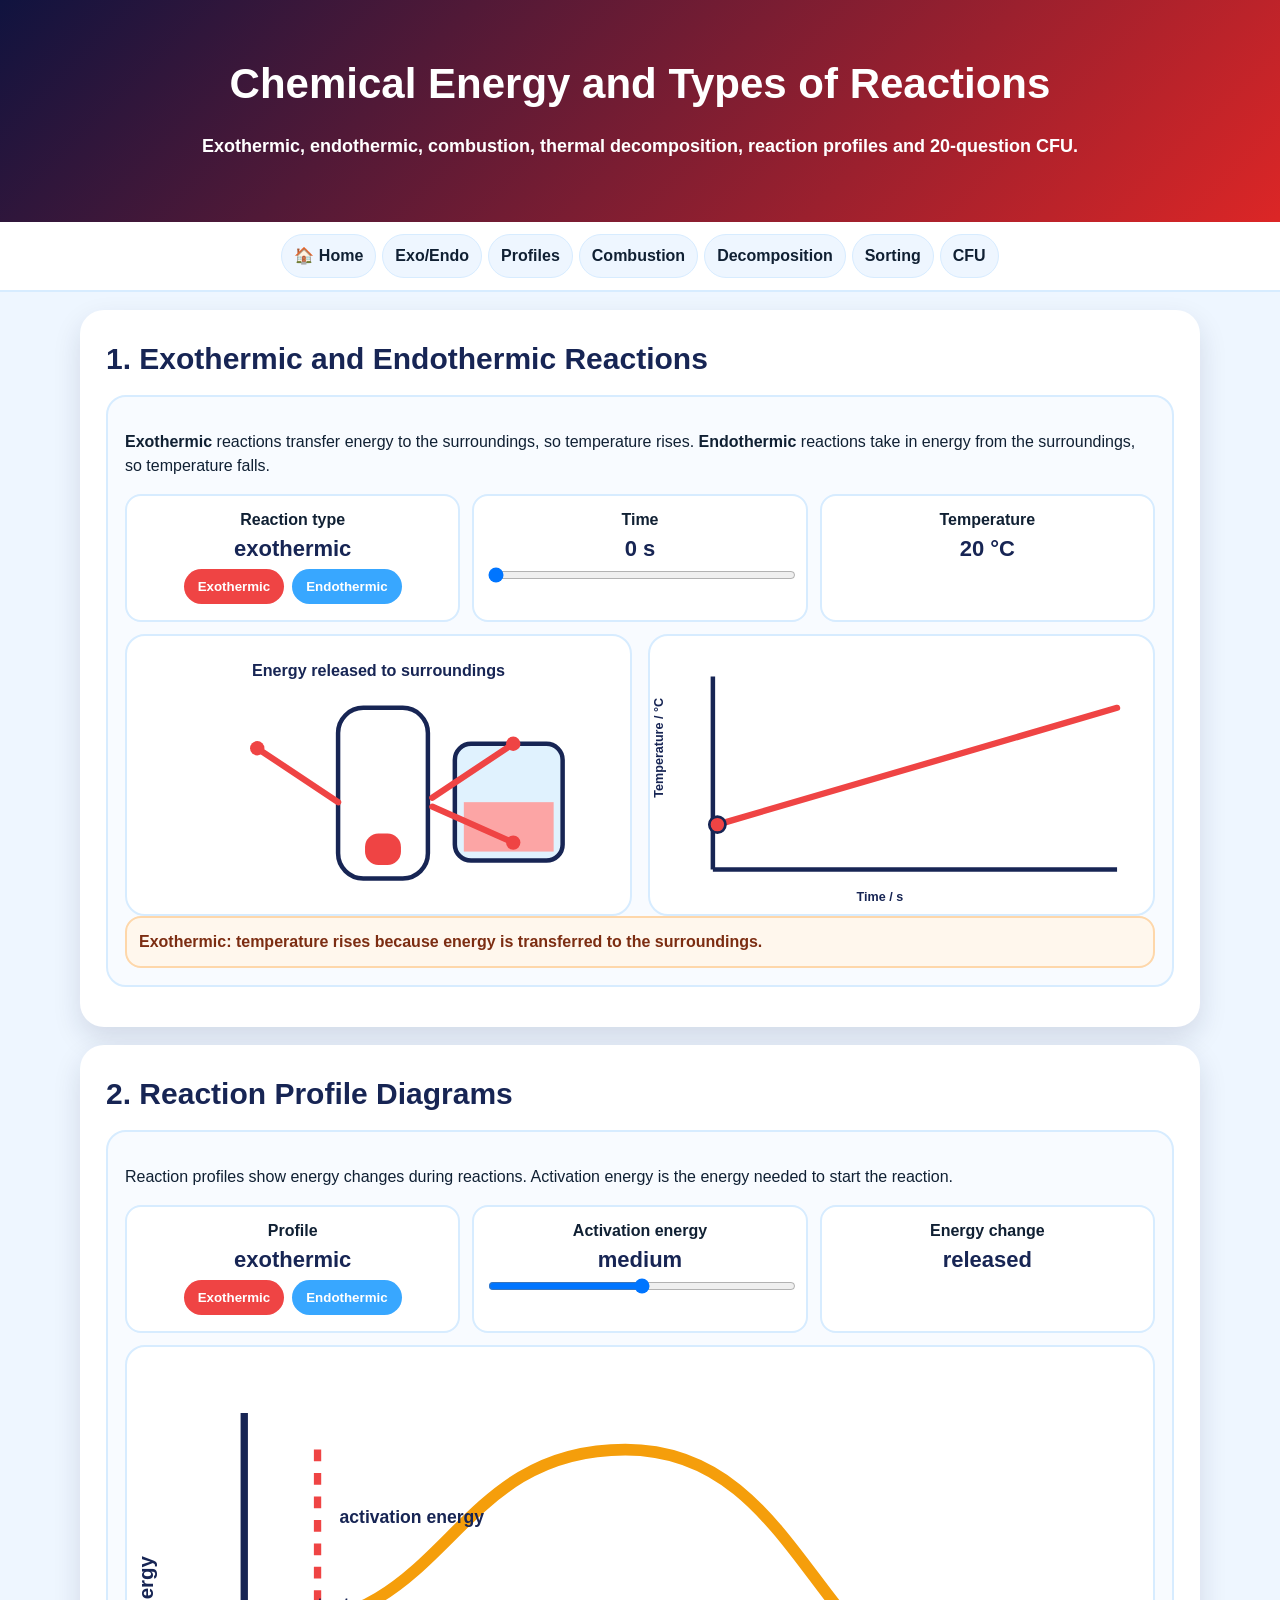
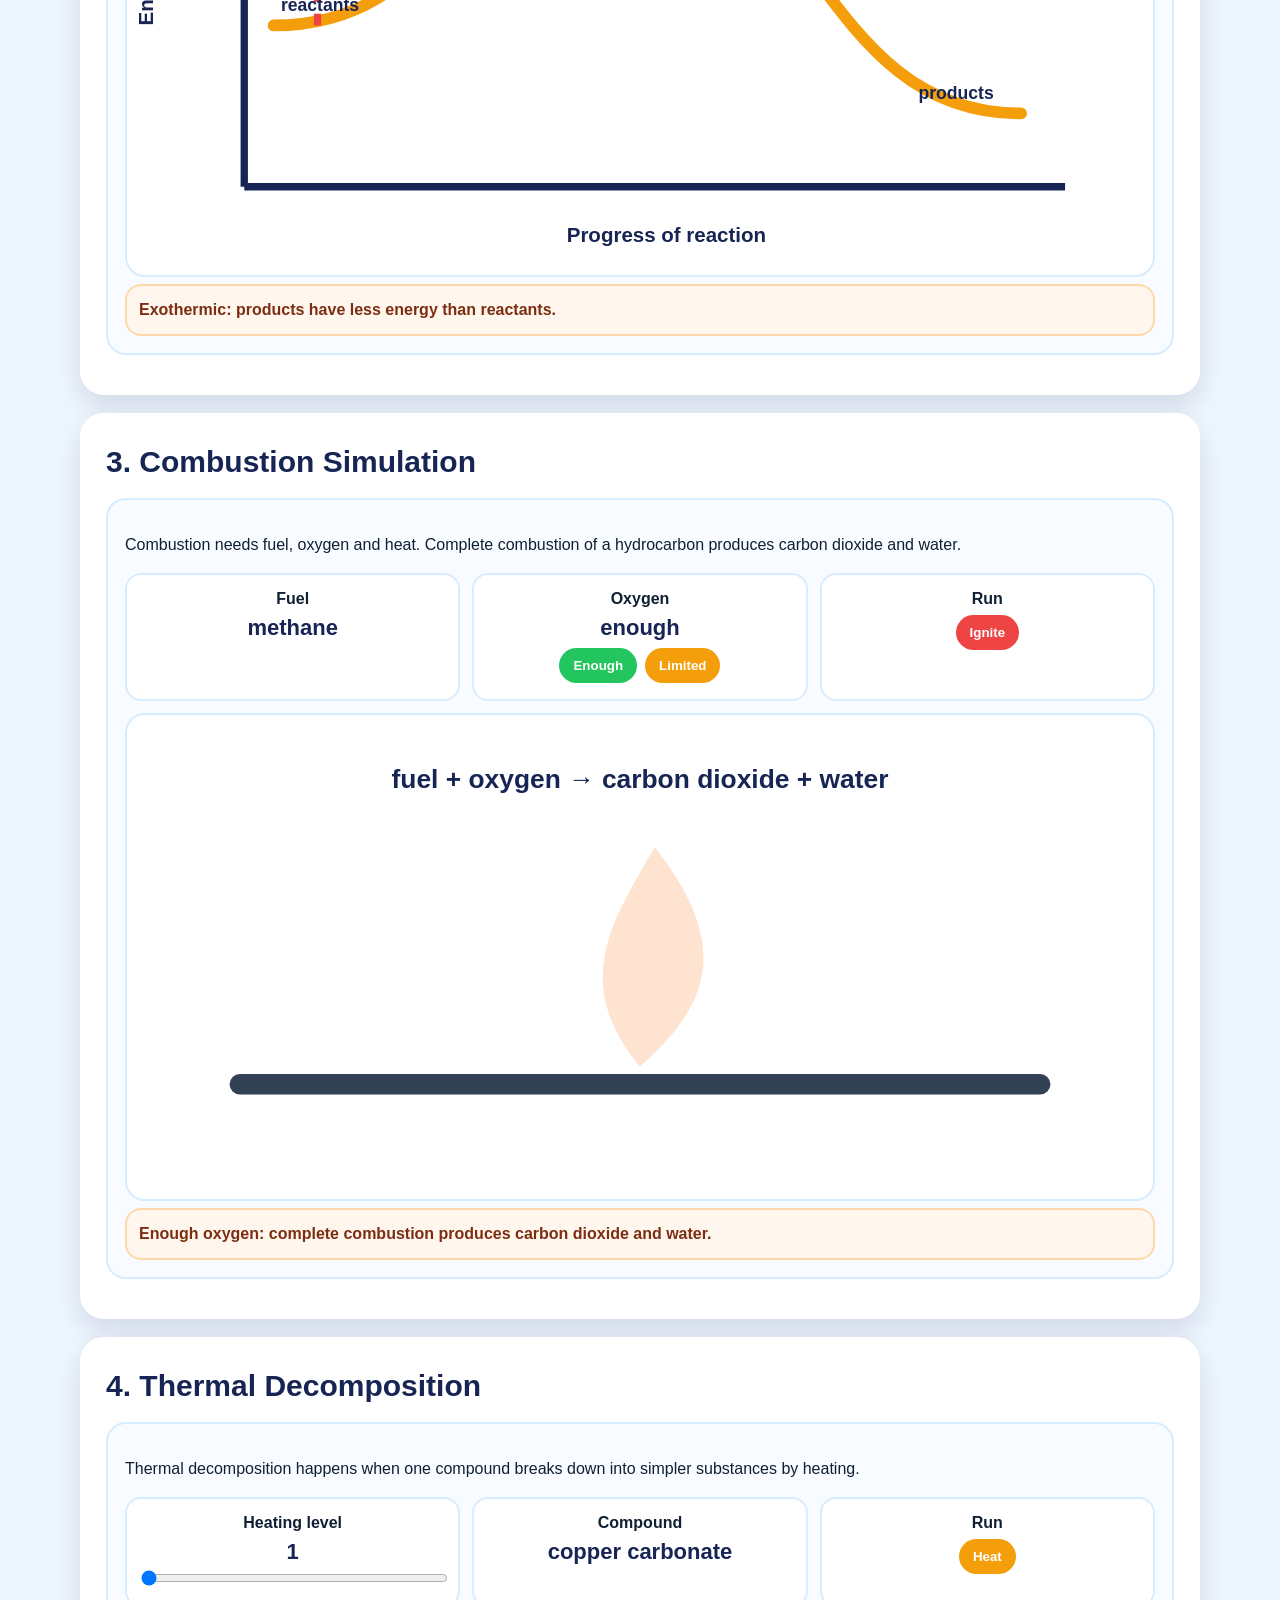
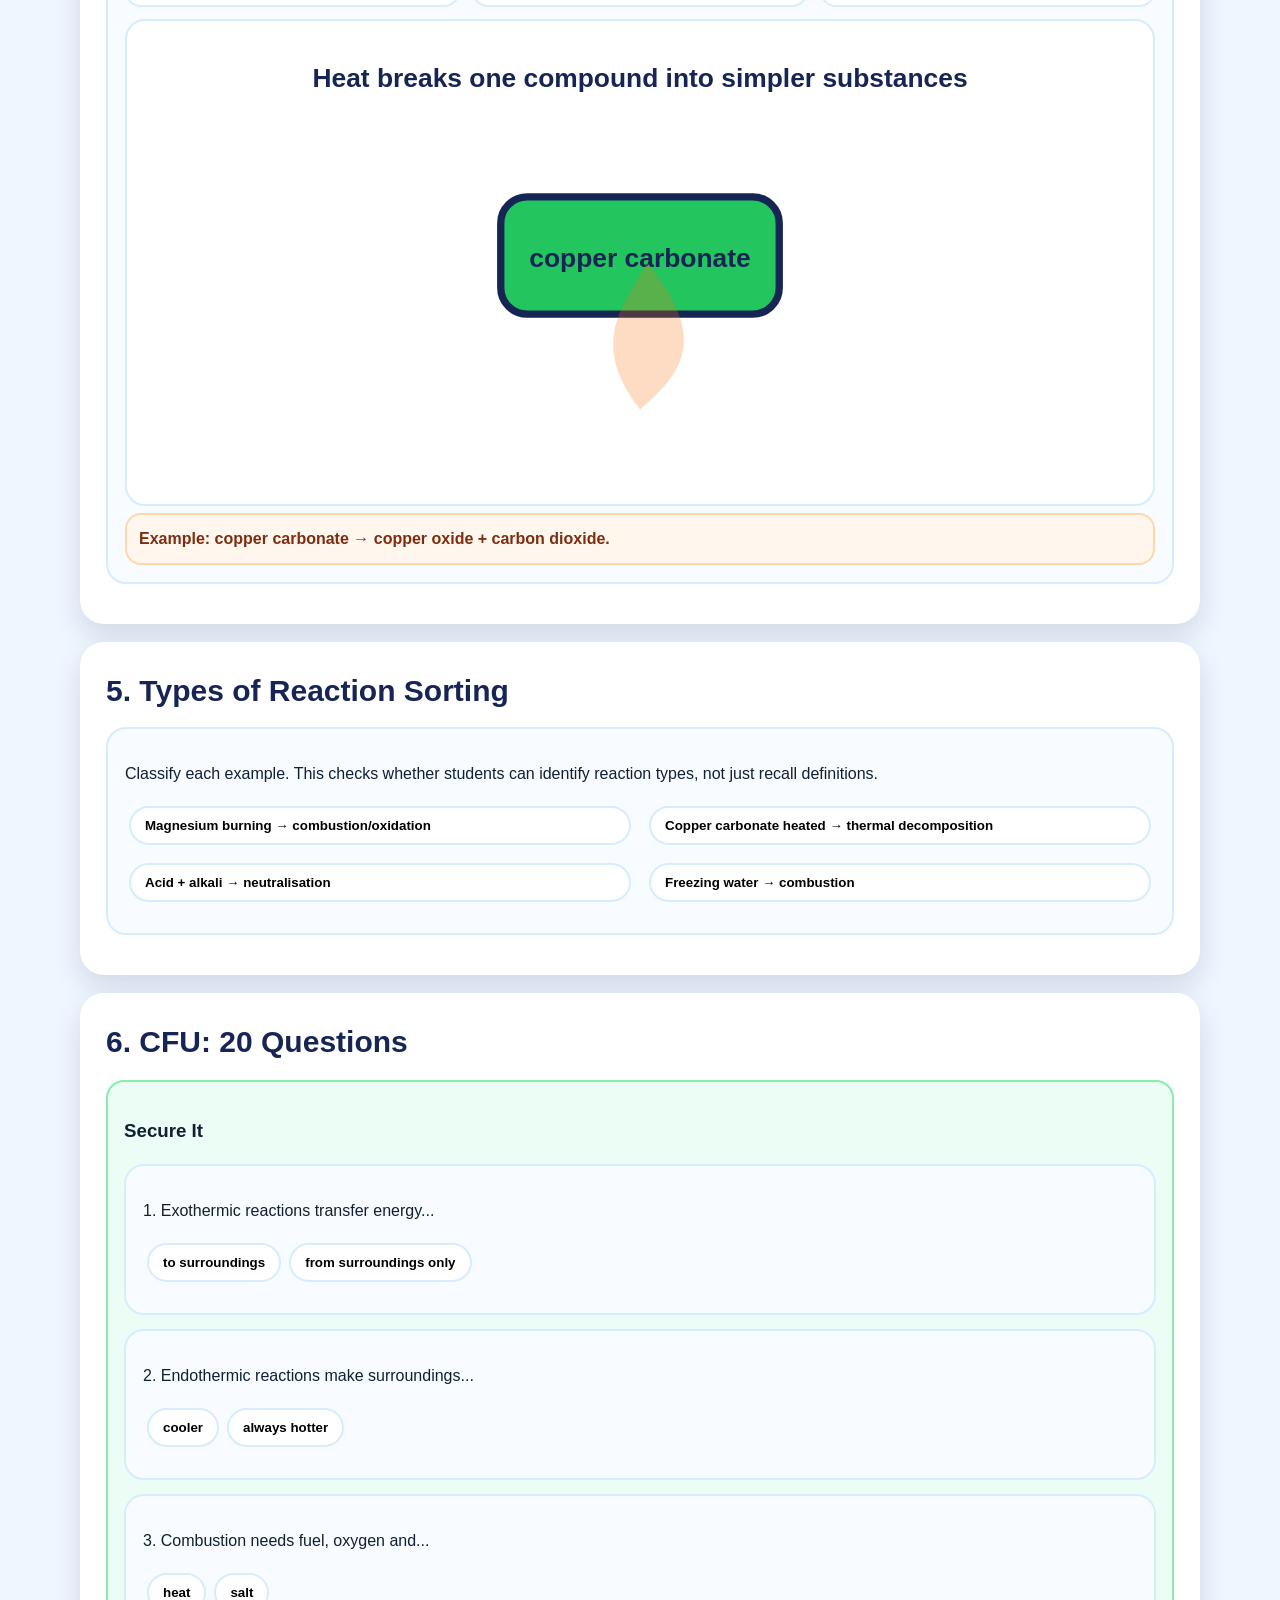
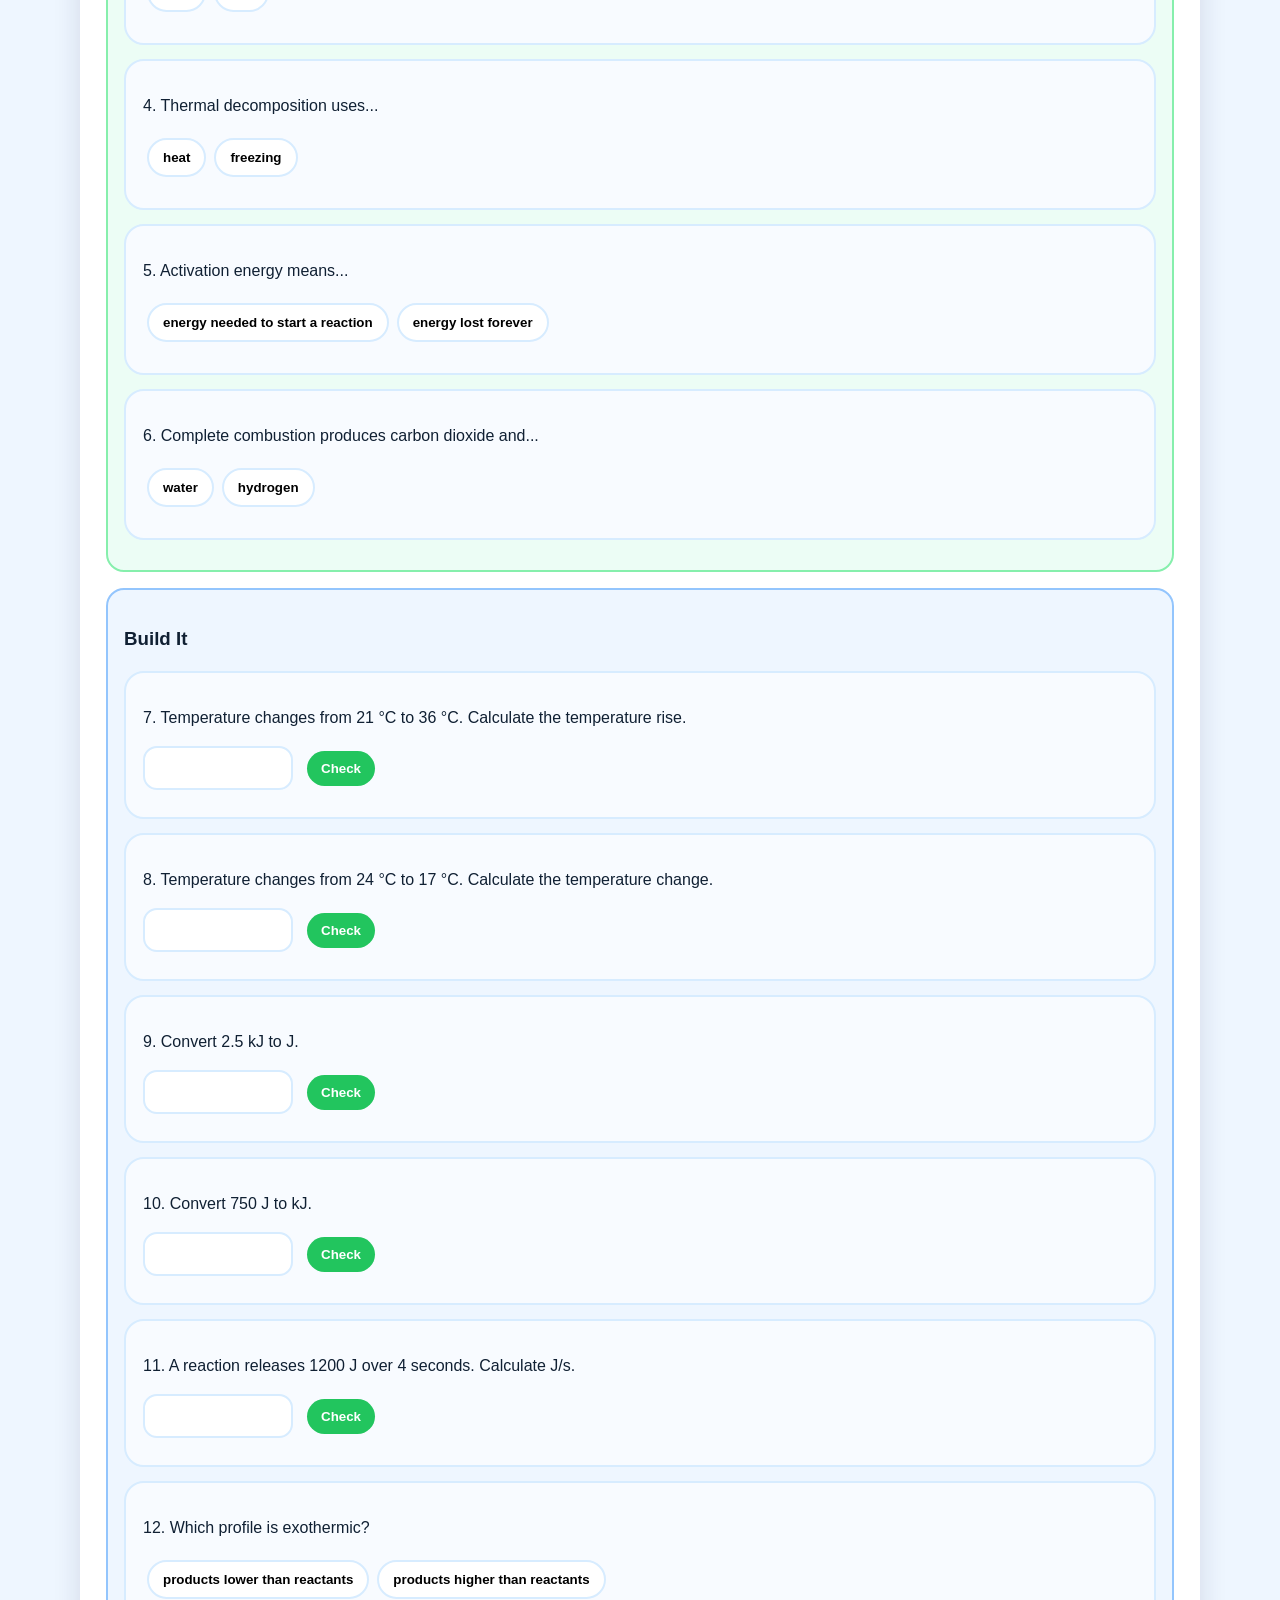
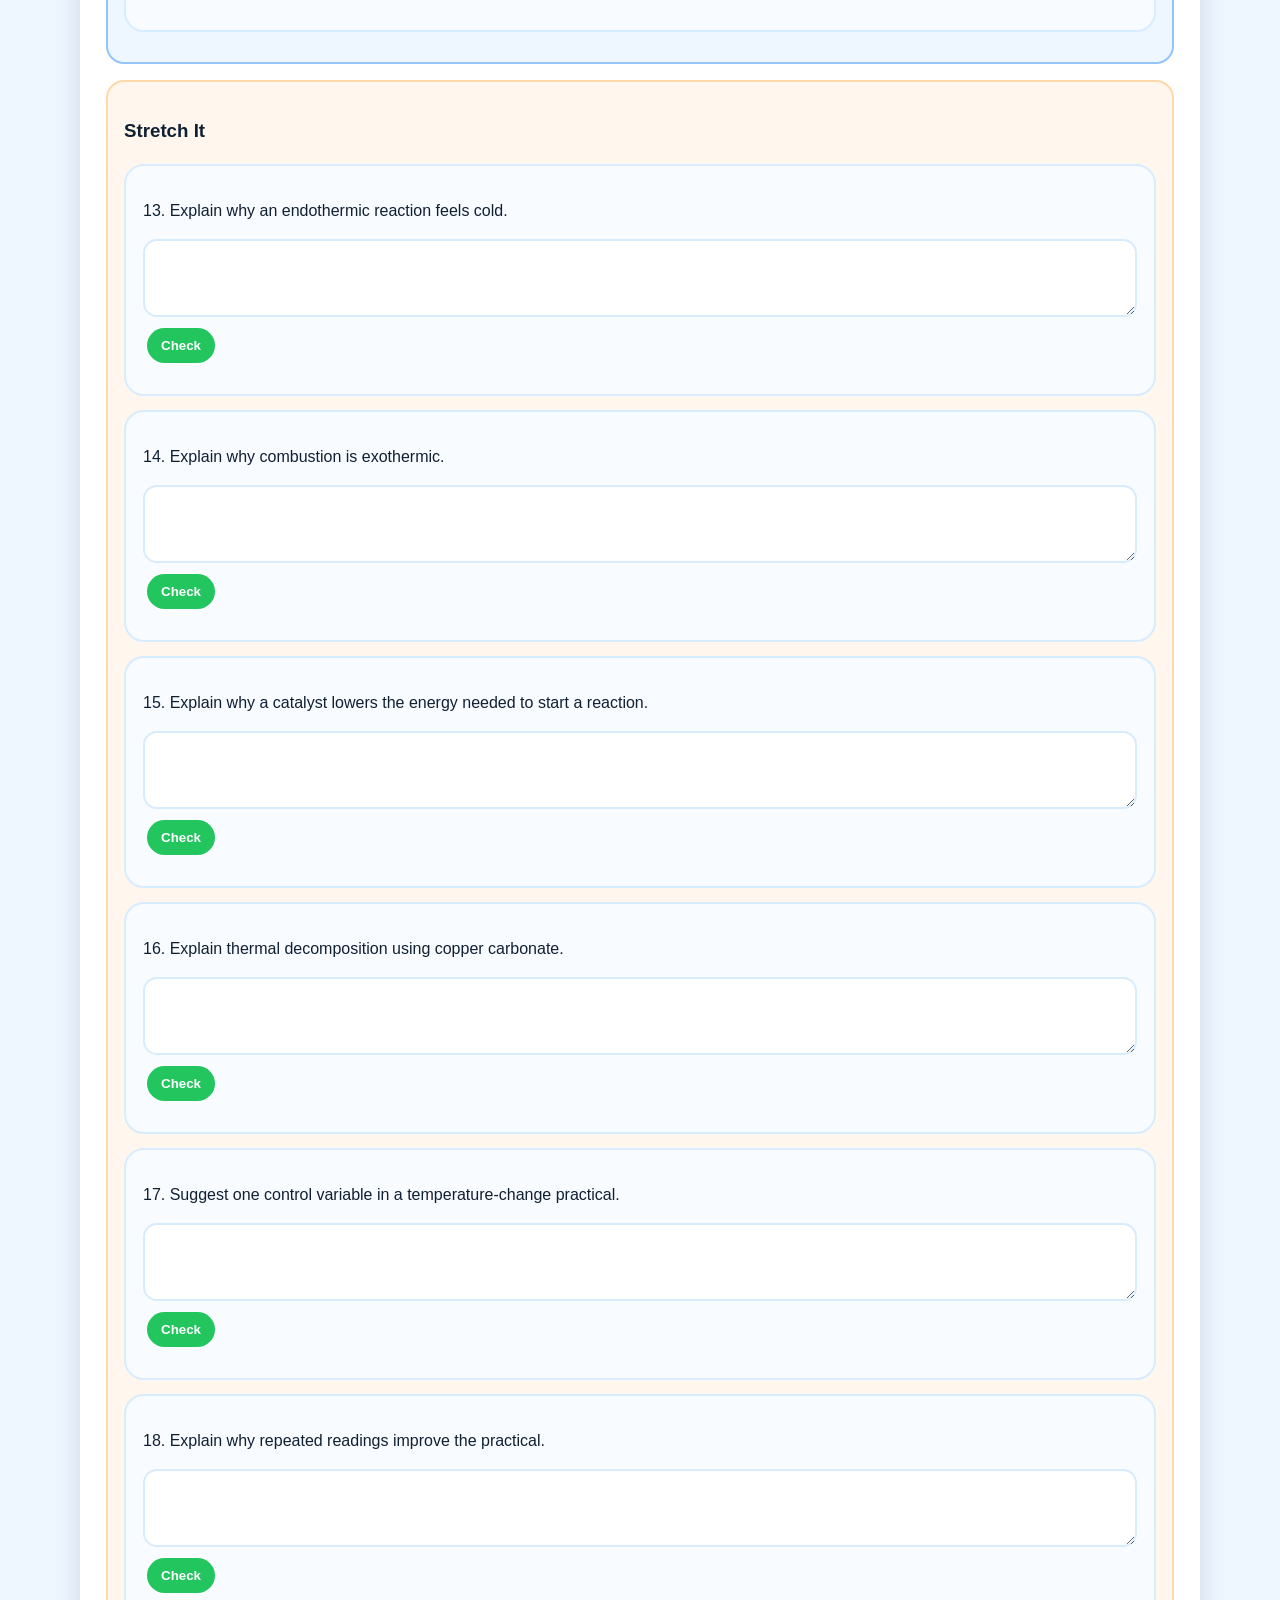
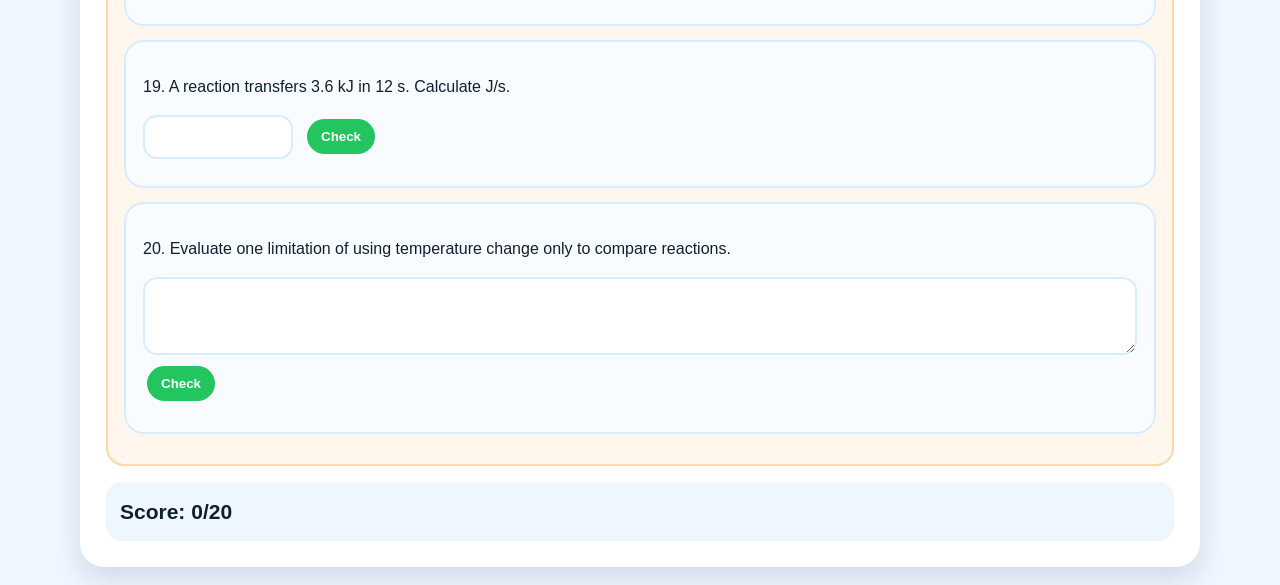
==== commit ffe7a958: "Add files via upload" ====
--- a/chemical-energy-reactions.html
+++ b/chemical-energy-reactions.html
@@ -26,14 +26,14 @@
 </head>
 <body>
 <header class="hero"><h1>Chemical Energy and Types of Reactions</h1><p>Exothermic, endothermic, combustion, thermal decomposition, reaction profiles and 20-question CFU.</p></header>
-<nav class="nav"><a href="index.html">🏠 Home</a><a href="#exoendo">Exo/Endo</a><a href="#profiles">Profiles</a><a href="#combustion">Combustion</a><a href="#decomposition">Decomposition</a><a href="#balancing">Balancing</a><a href="#sorting">Sorting</a><a href="#quiz">CFU</a></nav>
+<nav class="nav"><a href="index.html">🏠 Home</a><a href="#exoendo">Exo/Endo</a><a href="#profiles">Profiles</a><a href="#combustion">Combustion</a><a href="#decomposition">Decomposition</a><a href="#sorting">Sorting</a><a href="#quiz">CFU</a></nav>
 
 <section id="exoendo"><h2>1. Exothermic and Endothermic Reactions</h2>
 <div class="task"><p><b>Exothermic</b> reactions transfer energy to the surroundings, so temperature rises. <b>Endothermic</b> reactions take in energy from the surroundings, so temperature falls.</p>
 <div class="controls">
 <div class="control">Reaction type <strong id="rxnType">exothermic</strong><button class="red" onclick="type='exo';updateExoEndo()">Exothermic</button><button class="blue" onclick="type='endo';updateExoEndo()">Endothermic</button></div>
 <div class="control">Time <strong id="timeT">0 s</strong><input id="timeSlider" type="range" min="0" max="10" value="0" oninput="updateExoEndo()"></div>
-<div class="control">Temperature <strong id="tempT">20 °C</strong><br><button class="ghost" onclick="resetExoEndo()">Reset</button></div>
+<div class="control">Temperature <strong id="tempT">20 °C</strong></div>
 </div>
 <div class="two">
 <svg viewBox="0 0 560 310" aria-label="temperature change practical">
@@ -53,194 +53,44 @@
 </div><div class="info" id="exoInfo">Exothermic: temperature rises because energy is transferred to the surroundings.</div></div>
 </section>
 
-
 <section id="profiles"><h2>2. Reaction Profile Diagrams</h2>
-<div class="task"><p>Reaction profile diagrams show the energy of reactants, products and the activation energy needed to start the reaction.</p>
-<div class="controls">
-<div class="control">Show graph <strong id="profileType">both</strong><button class="red" onclick="profile='exo';updateProfile()">Exothermic</button><button class="blue" onclick="profile='endo';updateProfile()">Endothermic</button><button class="green" onclick="profile='both';updateProfile()">Both</button></div>
-<div class="control">Activation energy <strong id="actT">medium</strong><input id="actSlider" type="range" min="1" max="3" value="2" oninput="updateProfile()"></div>
-<div class="control">Energy change<strong id="deltaT">compare</strong><br><button class="ghost" onclick="resetProfile()">Reset</button></div>
-</div>
-
-<div class="two">
-<svg id="endoGraph" viewBox="0 0 560 360" aria-label="endothermic reaction profile">
-<line x1="85" y1="300" x2="510" y2="300" stroke="#172554" stroke-width="4"/>
-<line x1="85" y1="300" x2="85" y2="55" stroke="#172554" stroke-width="4"/>
-<text x="230" y="337" class="label">direction of reaction</text>
-<text x="25" y="195" class="label" transform="rotate(-90 25 195)">energy</text>
-<path id="endoPath" d="M110 235 C200 235 205 85 300 85 C390 85 390 155 480 155" fill="none" stroke="#2563eb" stroke-width="7" stroke-linecap="round"/>
-<line id="endoAct" x1="130" y1="235" x2="130" y2="85" stroke="#2563eb" stroke-width="4" stroke-dasharray="8 8"/>
-<line x1="118" y1="235" x2="185" y2="235" stroke="#172554" stroke-width="4"/>
-<line x1="410" y1="155" x2="490" y2="155" stroke="#172554" stroke-width="4"/>
-<line x1="500" y1="235" x2="500" y2="155" stroke="#172554" stroke-width="4" marker-end="url(#profileArrowBlue)"/>
-<defs><marker id="profileArrowBlue" markerWidth="10" markerHeight="10" refX="8" refY="3" orient="auto"><path d="M0,0 L0,6 L9,3 z" fill="#172554"/></marker></defs>
-<text x="110" y="35" class="big">endothermic reaction</text>
-<text x="145" y="218" class="small">energy of reactants</text>
-<text x="395" y="140" class="small">energy of products</text>
-<text x="142" y="120" class="small">activation energy</text>
-<text x="506" y="192" class="small">energy absorbed</text>
-</svg>
-
-<svg id="exoGraph" viewBox="0 0 560 360" aria-label="exothermic reaction profile">
-<line x1="85" y1="300" x2="510" y2="300" stroke="#172554" stroke-width="4"/>
-<line x1="85" y1="300" x2="85" y2="55" stroke="#172554" stroke-width="4"/>
-<text x="230" y="337" class="label">direction of reaction</text>
-<text x="25" y="195" class="label" transform="rotate(-90 25 195)">energy</text>
-<path id="exoPath" d="M110 155 C200 155 205 75 300 75 C390 75 390 235 480 235" fill="none" stroke="#ef4444" stroke-width="7" stroke-linecap="round"/>
-<line id="exoAct" x1="130" y1="155" x2="130" y2="75" stroke="#ef4444" stroke-width="4" stroke-dasharray="8 8"/>
-<line x1="118" y1="155" x2="185" y2="155" stroke="#172554" stroke-width="4"/>
-<line x1="410" y1="235" x2="490" y2="235" stroke="#172554" stroke-width="4"/>
-<line x1="500" y1="155" x2="500" y2="235" stroke="#172554" stroke-width="4" marker-end="url(#profileArrowRed)"/>
-<defs><marker id="profileArrowRed" markerWidth="10" markerHeight="10" refX="8" refY="3" orient="auto"><path d="M0,0 L0,6 L9,3 z" fill="#172554"/></marker></defs>
-<text x="110" y="35" class="big">exothermic reaction</text>
-<text x="145" y="140" class="small">energy of reactants</text>
-<text x="395" y="255" class="small">energy of products</text>
-<text x="142" y="110" class="small">activation energy</text>
-<text x="506" y="200" class="small">energy released</text>
-</svg>
-</div>
-<div class="info" id="profileInfo">Endothermic: products are higher energy. Exothermic: products are lower energy.</div></div>
+<div class="task"><p>Reaction profiles show energy changes during reactions. Activation energy is the energy needed to start the reaction.</p>
+<div class="controls"><div class="control">Profile <strong id="profileType">exothermic</strong><button class="red" onclick="profile='exo';updateProfile()">Exothermic</button><button class="blue" onclick="profile='endo';updateProfile()">Endothermic</button></div><div class="control">Activation energy <strong id="actT">medium</strong><input id="actSlider" type="range" min="1" max="3" value="2" oninput="updateProfile()"></div><div class="control">Energy change<strong id="deltaT">released</strong></div></div>
+<svg viewBox="0 0 700 360" aria-label="reaction profile diagram">
+<line x1="80" y1="300" x2="640" y2="300" stroke="#172554" stroke-width="5"/><line x1="80" y1="300" x2="80" y2="45" stroke="#172554" stroke-width="5"/>
+<text x="300" y="338" class="label">Progress of reaction</text><text x="18" y="190" class="label" transform="rotate(-90 18 190)">Energy</text>
+<path id="profilePath" d="M100 190 C220 190 220 80 340 80 C470 80 470 250 610 250" fill="none" stroke="#f59e0b" stroke-width="8" stroke-linecap="round"/>
+<line id="activationLine" x1="130" y1="190" x2="130" y2="80" stroke="#ef4444" stroke-width="5" stroke-dasharray="8 8"/>
+<text id="reactantLabel" x="105" y="180" class="small">reactants</text><text id="productLabel" x="540" y="240" class="small">products</text><text x="145" y="120" class="small">activation energy</text>
+</svg><div class="info" id="profileInfo">Exothermic: products have less energy than reactants.</div></div>
 </section>
 
-
-
-<section id="combustion"><h2>3. Combustion Practical: Complete and Incomplete Combustion</h2>
-<div class="task"><p>Combustion needs fuel, oxygen and heat. Complete combustion makes carbon dioxide and water. Incomplete combustion happens when oxygen is limited and can produce carbon monoxide and soot.</p>
-<div class="controls">
-<div class="control">Fuel <strong id="fuelT">methane</strong></div>
-<div class="control">Oxygen supply <strong id="oxygenT">enough</strong><button class="green" onclick="oxygen='enough';updateCombustion()">Enough oxygen</button><button class="orange" onclick="oxygen='limited';updateCombustion()">Limited oxygen</button></div>
-<div class="control">Run<br><button class="red" onclick="runCombustion()">Ignite</button><button class="ghost" onclick="resetCombustion()">Reset</button></div>
-</div>
-<svg viewBox="0 0 760 360" aria-label="complete and incomplete combustion simulation">
-<rect x="80" y="265" width="600" height="14" rx="7" fill="#334155"/>
-<path id="flame" class="flame" d="M380 260 C325 190 360 140 390 90 C450 170 425 220 380 260" fill="#f97316" opacity=".25"/>
-<g id="completeProducts" opacity="0">
-<circle class="gas" cx="240" cy="185" r="18" fill="#94a3b8"/><text x="240" y="190" text-anchor="middle" class="small">CO₂</text>
-<circle class="gas" cx="315" cy="145" r="14" fill="#38bdf8"/><text x="315" y="150" text-anchor="middle" class="small">H₂O</text>
-<circle class="gas" cx="480" cy="150" r="14" fill="#38bdf8"/><text x="480" y="155" text-anchor="middle" class="small">H₂O</text>
-</g>
-<g id="incompleteProducts" opacity="0">
-<circle class="gas" cx="235" cy="165" r="18" fill="#64748b"/><text x="235" y="170" text-anchor="middle" class="small">CO</text>
-<circle class="gas" cx="305" cy="132" r="16" fill="#111827"/><text x="305" y="137" text-anchor="middle" fill="white" font-size="11" font-weight="bold">soot</text>
-<circle class="gas" cx="485" cy="145" r="14" fill="#38bdf8"/><text x="485" y="150" text-anchor="middle" class="small">H₂O</text>
-</g>
-<text id="combustionLabel" x="380" y="50" text-anchor="middle" class="big">fuel + oxygen → carbon dioxide + water</text>
-<text id="combustionWarning" x="380" y="330" text-anchor="middle" class="label">Enough oxygen gives complete combustion.</text>
-</svg>
-<div class="info" id="combInfo">With enough oxygen, complete combustion produces carbon dioxide and water.</div></div>
+<section id="combustion"><h2>3. Combustion Simulation</h2>
+<div class="task"><p>Combustion needs fuel, oxygen and heat. Complete combustion of a hydrocarbon produces carbon dioxide and water.</p>
+<div class="controls"><div class="control">Fuel <strong id="fuelT">methane</strong></div><div class="control">Oxygen <strong id="oxygenT">enough</strong><button class="green" onclick="oxygen='enough';updateCombustion()">Enough</button><button class="orange" onclick="oxygen='limited';updateCombustion()">Limited</button></div><div class="control">Run<br><button class="red" onclick="runCombustion()">Ignite</button></div></div>
+<svg viewBox="0 0 700 330" aria-label="combustion simulation">
+<rect x="70" y="245" width="560" height="14" rx="7" fill="#334155"/>
+<path id="flame" class="flame" d="M350 240 C300 180 335 135 360 90 C415 160 395 200 350 240" fill="#f97316" opacity=".2"/>
+<circle id="co2a" class="gas" cx="255" cy="175" r="12" fill="#94a3b8" opacity="0"/><circle id="co2b" class="gas" cx="455" cy="165" r="12" fill="#94a3b8" opacity="0"/>
+<circle id="h2oa" class="gas" cx="310" cy="145" r="9" fill="#38bdf8" opacity="0"/><circle id="h2ob" class="gas" cx="405" cy="135" r="9" fill="#38bdf8" opacity="0"/>
+<circle id="soot" class="gas" cx="365" cy="118" r="10" fill="#111827" opacity="0"/>
+<text id="combustionLabel" x="350" y="50" text-anchor="middle" class="big">fuel + oxygen → carbon dioxide + water</text>
+</svg><div class="info" id="combInfo">With enough oxygen, complete combustion produces carbon dioxide and water.</div></div>
 </section>
-
-
 
 <section id="decomposition"><h2>4. Thermal Decomposition</h2>
 <div class="task"><p>Thermal decomposition happens when one compound breaks down into simpler substances by heating.</p>
-<div class="controls">
-<div class="control">Heating level <strong id="heatT">1</strong><input id="heatSlider" type="range" min="1" max="3" value="1" oninput="updateDecomp()"></div>
-<div class="control">Compound<strong>copper carbonate</strong></div>
-<div class="control">Controls<br><button class="orange" onclick="runDecomp()">Heat</button><button class="ghost" onclick="resetDecomp()">Reset</button></div>
-</div>
-<svg viewBox="0 0 760 360" aria-label="thermal decomposition equation order">
-<text id="decompLabel" x="380" y="45" text-anchor="middle" class="big">copper carbonate → copper oxide + carbon dioxide</text>
-
-<!-- reactant on left -->
-<rect id="carbonateBlock" x="60" y="145" width="190" height="80" rx="18" fill="#22c55e" stroke="#172554" stroke-width="5"/>
-<text x="155" y="178" text-anchor="middle" class="big">copper</text>
-<text x="155" y="205" text-anchor="middle" class="big">carbonate</text>
-
-<!-- arrow -->
-<line x1="285" y1="185" x2="390" y2="185" stroke="#172554" stroke-width="6" stroke-linecap="round"/>
-<polygon points="390,185 365,170 365,200" fill="#172554"/>
-
-<!-- products in the same order as equation -->
+<div class="controls"><div class="control">Heating level <strong id="heatT">1</strong><input id="heatSlider" type="range" min="1" max="3" value="1" oninput="updateDecomp()"></div><div class="control">Compound<strong>copper carbonate</strong></div><div class="control">Run<br><button class="orange" onclick="runDecomp()">Heat</button></div></div>
+<svg viewBox="0 0 700 330" aria-label="thermal decomposition">
+<rect x="255" y="120" width="190" height="80" rx="18" fill="#22c55e" stroke="#172554" stroke-width="5"/>
+<text x="350" y="168" text-anchor="middle" class="big">copper carbonate</text>
+<path id="heatFlame" class="flame" d="M350 265 C315 220 338 195 355 165 C395 215 382 238 350 265" fill="#f97316" opacity=".25"/>
 <g id="products" opacity="0">
-<rect x="425" y="145" width="150" height="80" rx="18" fill="#111827" stroke="#172554" stroke-width="5"/>
-<text x="500" y="178" text-anchor="middle" fill="white" font-size="17" font-weight="bold">copper</text>
-<text x="500" y="205" text-anchor="middle" fill="white" font-size="17" font-weight="bold">oxide</text>
-<text x="590" y="190" class="big">+</text>
-<circle cx="675" cy="185" r="46" fill="#94a3b8" stroke="#172554" stroke-width="5"/>
-<text x="675" y="192" text-anchor="middle" class="big">CO₂</text>
+<rect x="130" y="70" width="130" height="65" rx="16" fill="#111827" stroke="#172554" stroke-width="4"/><text x="195" y="108" text-anchor="middle" fill="white" font-weight="bold">copper oxide</text>
+<circle cx="520" cy="100" r="38" fill="#94a3b8" stroke="#172554" stroke-width="4"/><text x="520" y="105" text-anchor="middle" class="small">CO₂</text>
 </g>
-
-<!-- heat flame beneath reactant -->
-<path id="heatFlame" class="flame" d="M155 280 C120 235 142 210 160 175 C202 228 190 252 155 280" fill="#f97316" opacity=".25"/>
-<text x="155" y="315" text-anchor="middle" class="label">heat</text>
-</svg>
-<div class="info" id="decompInfo">Example: copper carbonate → copper oxide + carbon dioxide. Products are shown in the same order as the equation.</div></div>
-</section>
-
-
-
-<section id="balancing"><h2>5. Balancing Equations</h2>
-<div class="task">
-<p>Balanced equations have the same number of atoms on both sides. You can only change the large coefficients, never the chemical formula itself.</p>
-
-<div class="two">
-<div class="card">
-<h3>Interactive Balancing Task</h3>
-
-<div class="controls">
-<div class="control">Hydrogen coefficient <strong id="hCoeffT">1</strong>
-<input type="range" min="1" max="4" value="1" id="hCoeff" oninput="updateBalance()"></div>
-
-<div class="control">Oxygen coefficient <strong id="oCoeffT">1</strong>
-<input type="range" min="1" max="4" value="1" id="oCoeff" oninput="updateBalance()"></div>
-
-<div class="control">Water coefficient <strong id="wCoeffT">1</strong>
-<input type="range" min="1" max="4" value="1" id="wCoeff" oninput="updateBalance()"></div>
-</div>
-
-<div class="info" style="font-size:24px;text-align:center">
-<span id="eqDisplay">1H₂ + 1O₂ → 1H₂O</span>
-</div>
-
-<svg viewBox="0 0 700 260" aria-label="atom count comparison">
-<rect x="40" y="55" width="250" height="160" rx="20" fill="#eef6ff" stroke="#172554" stroke-width="4"/>
-<rect x="410" y="55" width="250" height="160" rx="20" fill="#eef6ff" stroke="#172554" stroke-width="4"/>
-
-<text x="165" y="90" text-anchor="middle" class="big">Reactants</text>
-<text x="535" y="90" text-anchor="middle" class="big">Products</text>
-
-<text id="leftH" x="165" y="140" text-anchor="middle" class="big">H = 2</text>
-<text id="leftO" x="165" y="185" text-anchor="middle" class="big">O = 2</text>
-
-<text id="rightH" x="535" y="140" text-anchor="middle" class="big">H = 2</text>
-<text id="rightO" x="535" y="185" text-anchor="middle" class="big">O = 1</text>
-
-<text id="balanceStatus" x="350" y="240" text-anchor="middle" class="big">Not balanced</text>
-</svg>
-
-<div id="balanceInfo" class="info">Adjust the coefficients so the atom totals match on both sides.</div>
-
-<button class="green" onclick="checkBalance()">Check equation</button>
-<button class="ghost" onclick="resetBalance()">Reset</button>
-</div>
-
-<div class="card">
-<h3>Worked Example</h3>
-
-<svg viewBox="0 0 600 260">
-<text x="300" y="60" text-anchor="middle" class="big">2H₂ + O₂ → 2H₂O</text>
-
-<rect x="55" y="95" width="190" height="110" rx="18" fill="#dcfce7" stroke="#16a34a" stroke-width="4"/>
-<rect x="355" y="95" width="190" height="110" rx="18" fill="#dcfce7" stroke="#16a34a" stroke-width="4"/>
-
-<text x="150" y="135" text-anchor="middle" class="big">Hydrogen = 4</text>
-<text x="150" y="175" text-anchor="middle" class="big">Oxygen = 2</text>
-
-<text x="450" y="135" text-anchor="middle" class="big">Hydrogen = 4</text>
-<text x="450" y="175" text-anchor="middle" class="big">Oxygen = 2</text>
-</svg>
-
-<div class="info">
-The equation is balanced because both sides contain:
-<ul>
-<li>4 hydrogen atoms</li>
-<li>2 oxygen atoms</li>
-</ul>
-</div>
-</div>
-</div>
-</div>
+<text id="decompLabel" x="350" y="45" text-anchor="middle" class="big">Heat breaks one compound into simpler substances</text>
+</svg><div class="info" id="decompInfo">Example: copper carbonate → copper oxide + carbon dioxide.</div></div>
 </section>
 
 <section id="sorting"><h2>5. Types of Reaction Sorting</h2>
@@ -250,7 +100,7 @@
 <button class="choice" onclick="choice(this,true,'sortF','Correct: copper carbonate breaks down when heated.')">Copper carbonate heated → thermal decomposition</button>
 <button class="choice" onclick="choice(this,true,'sortF','Correct: acid + alkali makes salt and water.')">Acid + alkali → neutralisation</button>
 <button class="choice" onclick="choice(this,false,'sortF','Not quite: freezing is a physical change, not a chemical reaction.')">Freezing water → combustion</button>
-</div><div id="sortF" class="feedback"></div><button class="ghost" onclick="resetSorting()">Reset sorting</button></div>
+</div><div id="sortF" class="feedback"></div></div>
 </section>
 
 <section id="quiz"><h2>6. CFU: 20 Questions</h2>
@@ -260,15 +110,15 @@
 <div class="quiz-card"><p>3. Combustion needs fuel, oxygen and...</p><button class="choice" onclick="quiz(this,true,'q3')">heat</button><button class="choice" onclick="quiz(this,false,'q3')">salt</button><div id="q3" class="feedback"></div></div>
 <div class="quiz-card"><p>4. Thermal decomposition uses...</p><button class="choice" onclick="quiz(this,true,'q4')">heat</button><button class="choice" onclick="quiz(this,false,'q4')">freezing</button><div id="q4" class="feedback"></div></div>
 <div class="quiz-card"><p>5. Activation energy means...</p><button class="choice" onclick="quiz(this,true,'q5')">energy needed to start a reaction</button><button class="choice" onclick="quiz(this,false,'q5')">energy lost forever</button><div id="q5" class="feedback"></div></div>
-<div class="quiz-card"><p>6. Incomplete combustion can produce toxic...</p><button class="choice" onclick="quiz(this,true,'q6')">carbon monoxide</button><button class="choice" onclick="quiz(this,false,'q6')">hydrogen</button><div id="q6" class="feedback"></div></div>
+<div class="quiz-card"><p>6. Complete combustion produces carbon dioxide and...</p><button class="choice" onclick="quiz(this,true,'q6')">water</button><button class="choice" onclick="quiz(this,false,'q6')">hydrogen</button><div id="q6" class="feedback"></div></div>
 </div>
 <div class="quiz-band build"><h3>Build It</h3>
 <div class="quiz-card"><p>7. Temperature changes from 21 °C to 36 °C. Calculate the temperature rise.</p><div class="calc-input"><input id="calc7"><button class="green" onclick="checkCalc('calc7',15,'q7','Correct: 36 - 21 = 15 °C.')">Check</button></div><div id="q7" class="feedback"></div></div>
 <div class="quiz-card"><p>8. Temperature changes from 24 °C to 17 °C. Calculate the temperature change.</p><div class="calc-input"><input id="calc8"><button class="green" onclick="checkCalc('calc8',-7,'q8','Correct: 17 - 24 = -7 °C, so it fell by 7 °C.')">Check</button></div><div id="q8" class="feedback"></div></div>
 <div class="quiz-card"><p>9. Convert 2.5 kJ to J.</p><div class="calc-input"><input id="calc9"><button class="green" onclick="checkCalc('calc9',2500,'q9','Correct: 2.5 kJ = 2500 J.')">Check</button></div><div id="q9" class="feedback"></div></div>
 <div class="quiz-card"><p>10. Convert 750 J to kJ.</p><div class="calc-input"><input id="calc10"><button class="green" onclick="checkCalc('calc10',0.75,'q10','Correct: 750 J = 0.75 kJ.')">Check</button></div><div id="q10" class="feedback"></div></div>
-<div class="quiz-card"><p>11. Balance: __H₂ + O₂ → __H₂O</p><button class="choice" onclick="quiz(this,true,'q11')">2H₂ + O₂ → 2H₂O</button><button class="choice" onclick="quiz(this,false,'q11')">H₂ + O₂ → H₂O</button><div id="q11" class="feedback"></div></div>
-<div class="quiz-card"><p>12. Which number can change when balancing equations?</p><button class="choice" onclick="quiz(this,true,'q12')">the coefficient</button><button class="choice" onclick="quiz(this,false,'q12')">the chemical formula</button><div id="q12" class="feedback"></div></div>
+<div class="quiz-card"><p>11. A reaction releases 1200 J over 4 seconds. Calculate J/s.</p><div class="calc-input"><input id="calc11"><button class="green" onclick="checkCalc('calc11',300,'q11','Correct: 1200 ÷ 4 = 300 J/s.')">Check</button></div><div id="q11" class="feedback"></div></div>
+<div class="quiz-card"><p>12. Which profile is exothermic?</p><button class="choice" onclick="quiz(this,true,'q12')">products lower than reactants</button><button class="choice" onclick="quiz(this,false,'q12')">products higher than reactants</button><div id="q12" class="feedback"></div></div>
 </div>
 <div class="quiz-band stretch"><h3>Stretch It</h3>
 <div class="quiz-card"><p>13. Explain why an endothermic reaction feels cold.</p><textarea id="stretch13"></textarea><button class="green" onclick="checkText('stretch13','q13',['takes in','surroundings'],'Good: it takes in energy from the surroundings.')">Check</button><div id="q13" class="feedback"></div></div>
@@ -284,142 +134,19 @@
 </section>
 
 <script>
-let type='exo',profile='both',oxygen='enough',quizScore=0,answered={};
+let type='exo',profile='exo',oxygen='enough',quizScore=0,answered={};
 function el(id){return document.getElementById(id)}
 function updateExoEndo(){let t=+el('timeSlider').value;let temp=type==='exo'?20+t*2:20-t*1.5;el('rxnType').textContent=type==='exo'?'exothermic':'endothermic';el('timeT').textContent=t+' s';el('tempT').textContent=Math.round(temp)+' °C';let h=Math.max(25,35+(temp-20)*4);el('thermoFill').setAttribute('height',h);el('thermoFill').setAttribute('y',255-h);el('thermoFill').setAttribute('fill',type==='exo'?'#ef4444':'#38bdf8');el('beakerFill').setAttribute('fill',type==='exo'?'#fca5a5':'#93c5fd');el('tempLine').setAttribute('points',type==='exo'?'75,210 520,80':'75,170 520,245');el('tempLine').setAttribute('stroke',type==='exo'?'#ef4444':'#38bdf8');el('tempPoint').setAttribute('cx',75+t*44.5);el('tempPoint').setAttribute('cy',type==='exo'?210-t*13:170+t*7.5);el('tempPoint').setAttribute('fill',type==='exo'?'#ef4444':'#38bdf8');el('energyLabel').textContent=type==='exo'?'Energy released to surroundings':'Energy taken in from surroundings';el('exoInfo').textContent=type==='exo'?'Exothermic: temperature rises because energy is transferred to the surroundings.':'Endothermic: temperature falls because energy is taken in from the surroundings.';drawEnergyArrows()}
 function drawEnergyArrows(){let g=el('energyArrows');g.innerHTML='';let colour=type==='exo'?'#ef4444':'#38bdf8';let dirs=type==='exo'?[[340,180,430,120],[340,190,430,230],[235,185,145,125]]:[[430,120,340,180],[430,230,340,190],[145,125,235,185]];dirs.forEach((a,i)=>{g.innerHTML+=`<line x1="${a[0]}" y1="${a[1]}" x2="${a[2]}" y2="${a[3]}" stroke="${colour}" stroke-width="7" stroke-linecap="round"/><circle class="particle" cx="${a[2]}" cy="${a[3]}" r="8" fill="${colour}"/>`})}
-
-function updateProfile(){
-let a=+el('actSlider').value;
-el('actT').textContent=a===1?'low':a===2?'medium':'high';
-el('profileType').textContent=profile;
-el('deltaT').textContent=profile==='exo'?'released':profile==='endo'?'absorbed':'compare';
-let endoPeak=130-a*18, exoPeak=120-a*18;
-el('endoPath').setAttribute('d',`M110 235 C200 235 205 ${endoPeak} 300 ${endoPeak} C390 ${endoPeak} 390 155 480 155`);
-el('endoAct').setAttribute('y2',endoPeak);
-el('exoPath').setAttribute('d',`M110 155 C200 155 205 ${exoPeak} 300 ${exoPeak} C390 ${exoPeak} 390 235 480 235`);
-el('exoAct').setAttribute('y2',exoPeak);
-el('endoGraph').style.display=profile==='exo'?'none':'block';
-el('exoGraph').style.display=profile==='endo'?'none':'block';
-el('profileInfo').textContent=profile==='exo'?'Exothermic: energy is released and products are lower than reactants.':profile==='endo'?'Endothermic: energy is absorbed and products are higher than reactants.':'Compare both: endothermic products are higher; exothermic products are lower.';
-}
-
-
-function updateCombustion(){
-el('oxygenT').textContent=oxygen==='enough'?'enough':'limited';
-el('combInfo').textContent=oxygen==='enough'?'Enough oxygen: complete combustion produces carbon dioxide and water.':'Limited oxygen: incomplete combustion can produce carbon monoxide, soot and water.';
-el('combustionLabel').textContent=oxygen==='enough'?'fuel + oxygen → carbon dioxide + water':'fuel + limited oxygen → carbon monoxide + soot + water';
-el('combustionWarning').textContent=oxygen==='enough'?'Enough oxygen gives complete combustion.':'Carbon monoxide is toxic: this is incomplete combustion.';
-el('completeProducts').setAttribute('opacity','0');
-el('incompleteProducts').setAttribute('opacity','0');
-}
-function runCombustion(){
-el('flame').setAttribute('opacity','1');
-el('completeProducts').setAttribute('opacity',oxygen==='enough'?'1':'0');
-el('incompleteProducts').setAttribute('opacity',oxygen==='limited'?'1':'0');
-el('combustionWarning').textContent=oxygen==='enough'?'Products: carbon dioxide and water.':'Products include carbon monoxide and soot because oxygen is limited.';
-}
-
-
-function updateDecomp(){
-el('heatT').textContent=el('heatSlider').value;
-}
-function runDecomp(){
-let h=+el('heatSlider').value;
-el('heatFlame').setAttribute('opacity',0.25+h*0.25);
-el('products').setAttribute('opacity',h>=2?'1':'0');
-el('decompLabel').textContent=h>=2?'copper carbonate → copper oxide + carbon dioxide':'more heat is needed to decompose copper carbonate';
-el('decompInfo').textContent=h>=2?'The products appear in equation order: copper oxide first, then carbon dioxide.':'Increase the heat level to 2 or 3 to show thermal decomposition.';
-}
-function resetDecomp(){
-el('heatSlider').value=1;
-updateDecomp();
-el('heatFlame').setAttribute('opacity','.25');
-el('products').setAttribute('opacity','0');
-el('decompLabel').textContent='copper carbonate → copper oxide + carbon dioxide';
-el('decompInfo').textContent='Example: copper carbonate → copper oxide + carbon dioxide. Products are shown in the same order as the equation.';
-}
-
+function updateProfile(){let a=+el('actSlider').value;el('actT').textContent=a===1?'low':a===2?'medium':'high';el('profileType').textContent=profile==='exo'?'exothermic':'endothermic';let peak=profile==='exo'?120-a*25:150-a*25;el('profilePath').setAttribute('d',profile==='exo'?`M100 190 C220 190 220 ${peak} 340 ${peak} C470 ${peak} 470 250 610 250`:`M100 240 C220 240 220 ${peak} 340 ${peak} C470 ${peak} 470 150 610 150`);el('activationLine').setAttribute('y1',profile==='exo'?190:240);el('activationLine').setAttribute('y2',peak);el('productLabel').setAttribute('y',profile==='exo'?240:140);el('deltaT').textContent=profile==='exo'?'released':'taken in';el('profileInfo').textContent=profile==='exo'?'Exothermic: products have less energy than reactants.':'Endothermic: products have more energy than reactants.'}
+function updateCombustion(){el('oxygenT').textContent=oxygen;el('combInfo').textContent=oxygen==='enough'?'Enough oxygen: complete combustion produces carbon dioxide and water.':'Limited oxygen: incomplete combustion can make soot/carbon monoxide.'}
+function runCombustion(){el('flame').setAttribute('opacity','1');['co2a','co2b','h2oa','h2ob'].forEach(id=>el(id).setAttribute('opacity','1'));el('soot').setAttribute('opacity',oxygen==='limited'?'1':'0');el('combustionLabel').textContent=oxygen==='enough'?'fuel + oxygen → carbon dioxide + water':'limited oxygen → soot/carbon monoxide may form'}
+function updateDecomp(){el('heatT').textContent=el('heatSlider').value}
+function runDecomp(){let h=+el('heatSlider').value;el('heatFlame').setAttribute('opacity',0.25+h*0.25);el('products').setAttribute('opacity',h>=2?'1':'0');el('decompLabel').textContent=h>=2?'compound breaks down into simpler substances':'more heat is needed to decompose the compound'}
 function choice(btn,c,fid,msg){let p=btn.closest('.task')||btn.closest('.quiz-card');p.querySelectorAll('.choice').forEach(b=>b.classList.remove('correct','wrong'));btn.classList.add(c?'correct':'wrong');el(fid).textContent=msg;el(fid).className='feedback '+(c?'ok':'no')}
 function quiz(btn,c,fid){if(answered[fid])return;answered[fid]=true;btn.classList.add(c?'correct':'wrong');el(fid).textContent=c?'Correct.':'Not quite.';el(fid).className='feedback '+(c?'ok':'no');if(c)quizScore++;el('quizScore').textContent=quizScore}
 function checkCalc(inputId,ans,fid,msg){if(answered[fid])return;let v=Number(el(inputId).value);let c=Math.abs(v-ans)<.05;el(fid).textContent=c?msg:'Not quite. Check units and calculation.';el(fid).className='feedback '+(c?'ok':'no');if(c){answered[fid]=true;quizScore++;el('quizScore').textContent=quizScore}}
-function checkText(inputId,fid,words,msg){if(answered[fid])return;let t=el(inputId).value.toLowerCase();let c=words.every(w=>t.includes(w));el(fid).textContent=c?msg:'Add more precise science words.';el(fid).className='feedback '+(c?'ok':'no');if(c){answered[fid]=true;quizScore++;el('quizScore').textContent=quizScore}}
-
-
-function updateBalance(){
-let h=+el('hCoeff').value;
-let o=+el('oCoeff').value;
-let w=+el('wCoeff').value;
-
-el('hCoeffT').textContent=h;
-el('oCoeffT').textContent=o;
-el('wCoeffT').textContent=w;
-
-el('eqDisplay').textContent=`${h}H₂ + ${o}O₂ → ${w}H₂O`;
-
-let leftH=h*2;
-let leftO=o*2;
-let rightH=w*2;
-let rightO=w;
-
-el('leftH').textContent=`H = ${leftH}`;
-el('leftO').textContent=`O = ${leftO}`;
-el('rightH').textContent=`H = ${rightH}`;
-el('rightO').textContent=`O = ${rightO}`;
-
-let balanced=(leftH===rightH)&&(leftO===rightO);
-
-el('balanceStatus').textContent=balanced?'Balanced ✓':'Not balanced';
-el('balanceStatus').setAttribute('fill',balanced?'#15803d':'#dc2626');
-
-el('balanceInfo').textContent=balanced?
-'Balanced equations have equal numbers of each atom on both sides.':
-'Adjust the coefficients so the atom totals match on both sides.';
-}
-
-function checkBalance(){
-let h=+el('hCoeff').value;
-let o=+el('oCoeff').value;
-let w=+el('wCoeff').value;
-
-if(h===2 && o===1 && w===2){
-el('balanceInfo').textContent='Correct: 2H₂ + O₂ → 2H₂O is balanced.';
-el('balanceInfo').style.background='#dcfce7';
-}else{
-el('balanceInfo').textContent='Not quite. Try matching the atom totals on both sides.';
-el('balanceInfo').style.background='#fff1f2';
-}
-}
-
-function resetBalance(){
-el('hCoeff').value=1;
-el('oCoeff').value=1;
-el('wCoeff').value=1;
-el('balanceInfo').style.background='#fff7ed';
-updateBalance();
-}
-
-function resetExoEndo(){
-type='exo';
-el('timeSlider').value=0;
-updateExoEndo();
-}
-function resetProfile(){
-profile='both';
-el('actSlider').value=2;
-updateProfile();
-}
-function resetCombustion(){
-oxygen='enough';
-updateCombustion();
-el('flame').setAttribute('opacity','.25');
-}
-function resetSorting(){
-document.querySelectorAll('#sorting .choice').forEach(b=>b.classList.remove('correct','wrong'));
-el('sortF').textContent='';
-el('sortF').className='feedback';
-}
-
-window.onload=function(){updateExoEndo();updateProfile();updateCombustion();resetDecomp();updateBalance()}
+function checkText(inputId,fid,words,msg,model){if(answered[fid])return;let t=el(inputId).value.toLowerCase();let c=words.every(w=>t.includes(w));el(fid).textContent=c?msg:(model||'Not quite. Model answer: use the key science terms from the lesson.');el(fid).className='feedback '+(c?'ok':'no');if(c){answered[fid]=true;quizScore++;el('quizScore').textContent=quizScore}}
+window.onload=function(){updateExoEndo();updateProfile();updateCombustion();updateDecomp()}
 </script>
 </body></html>
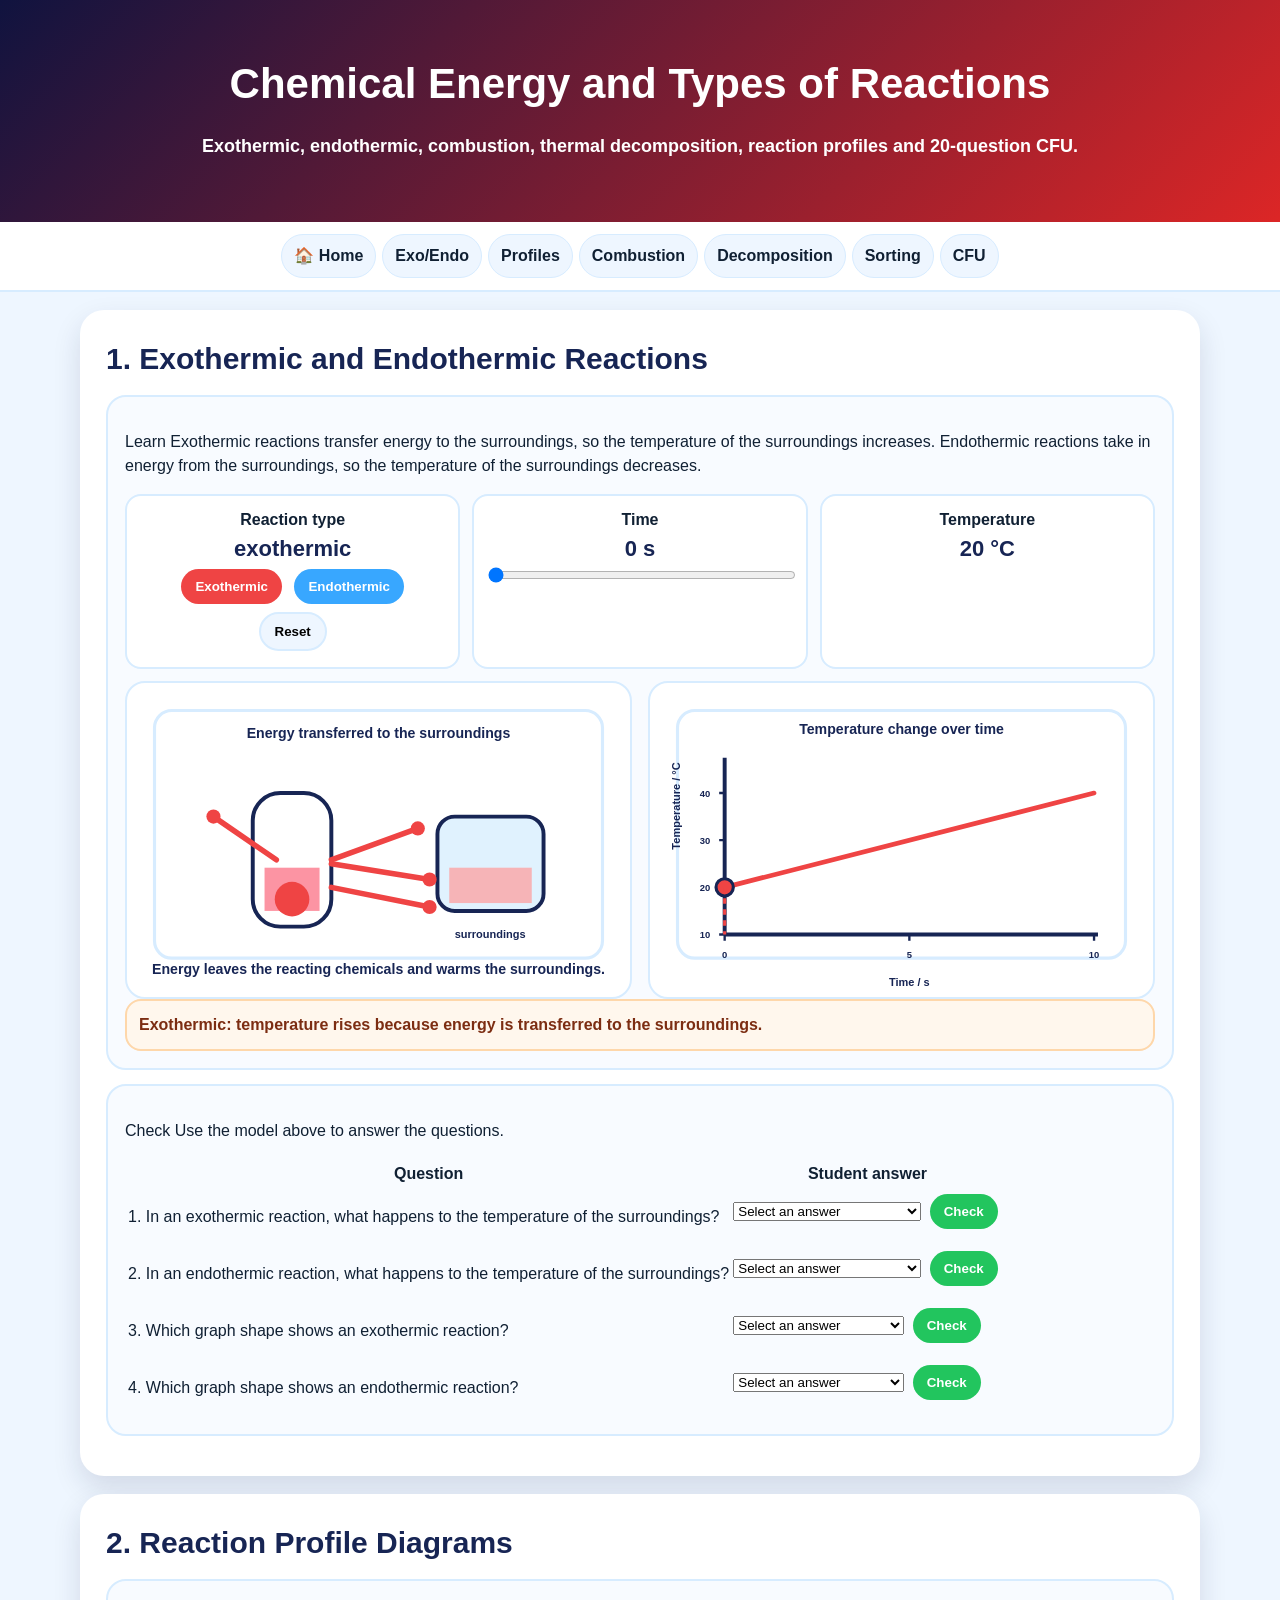
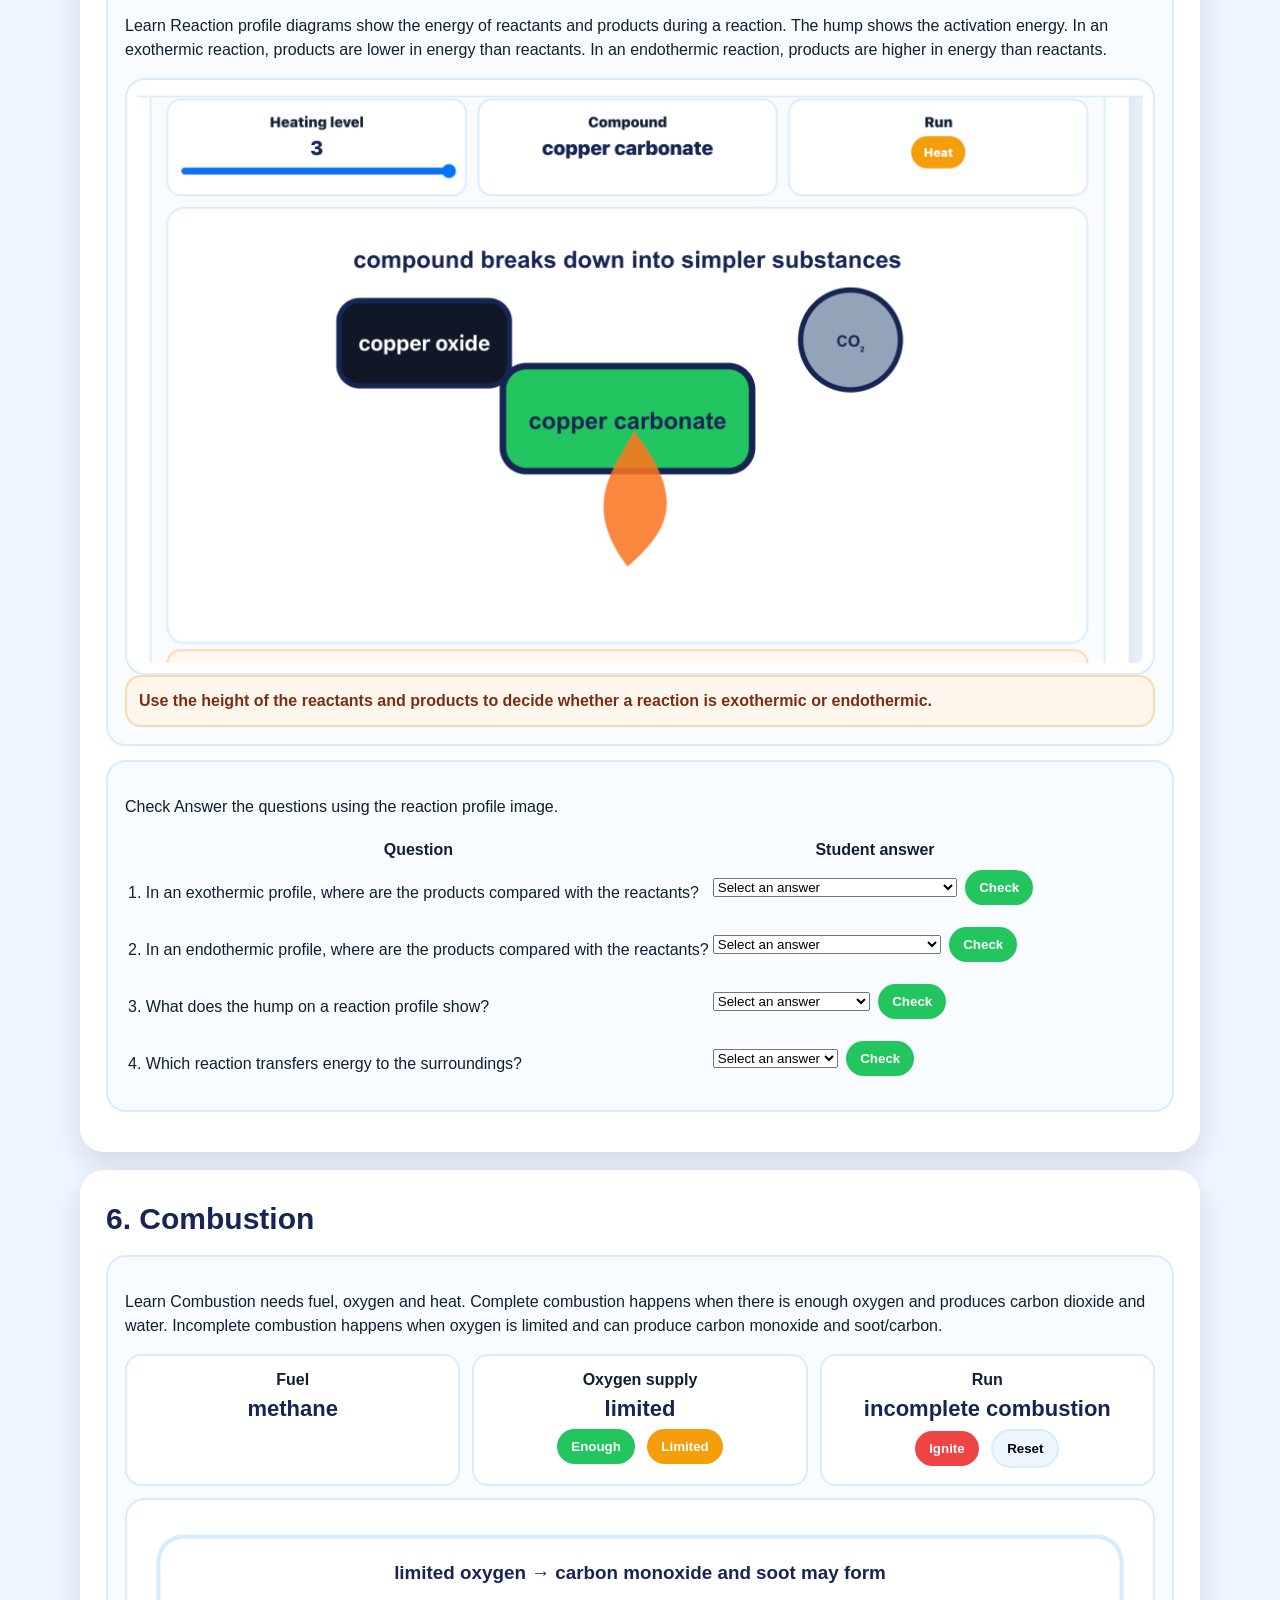
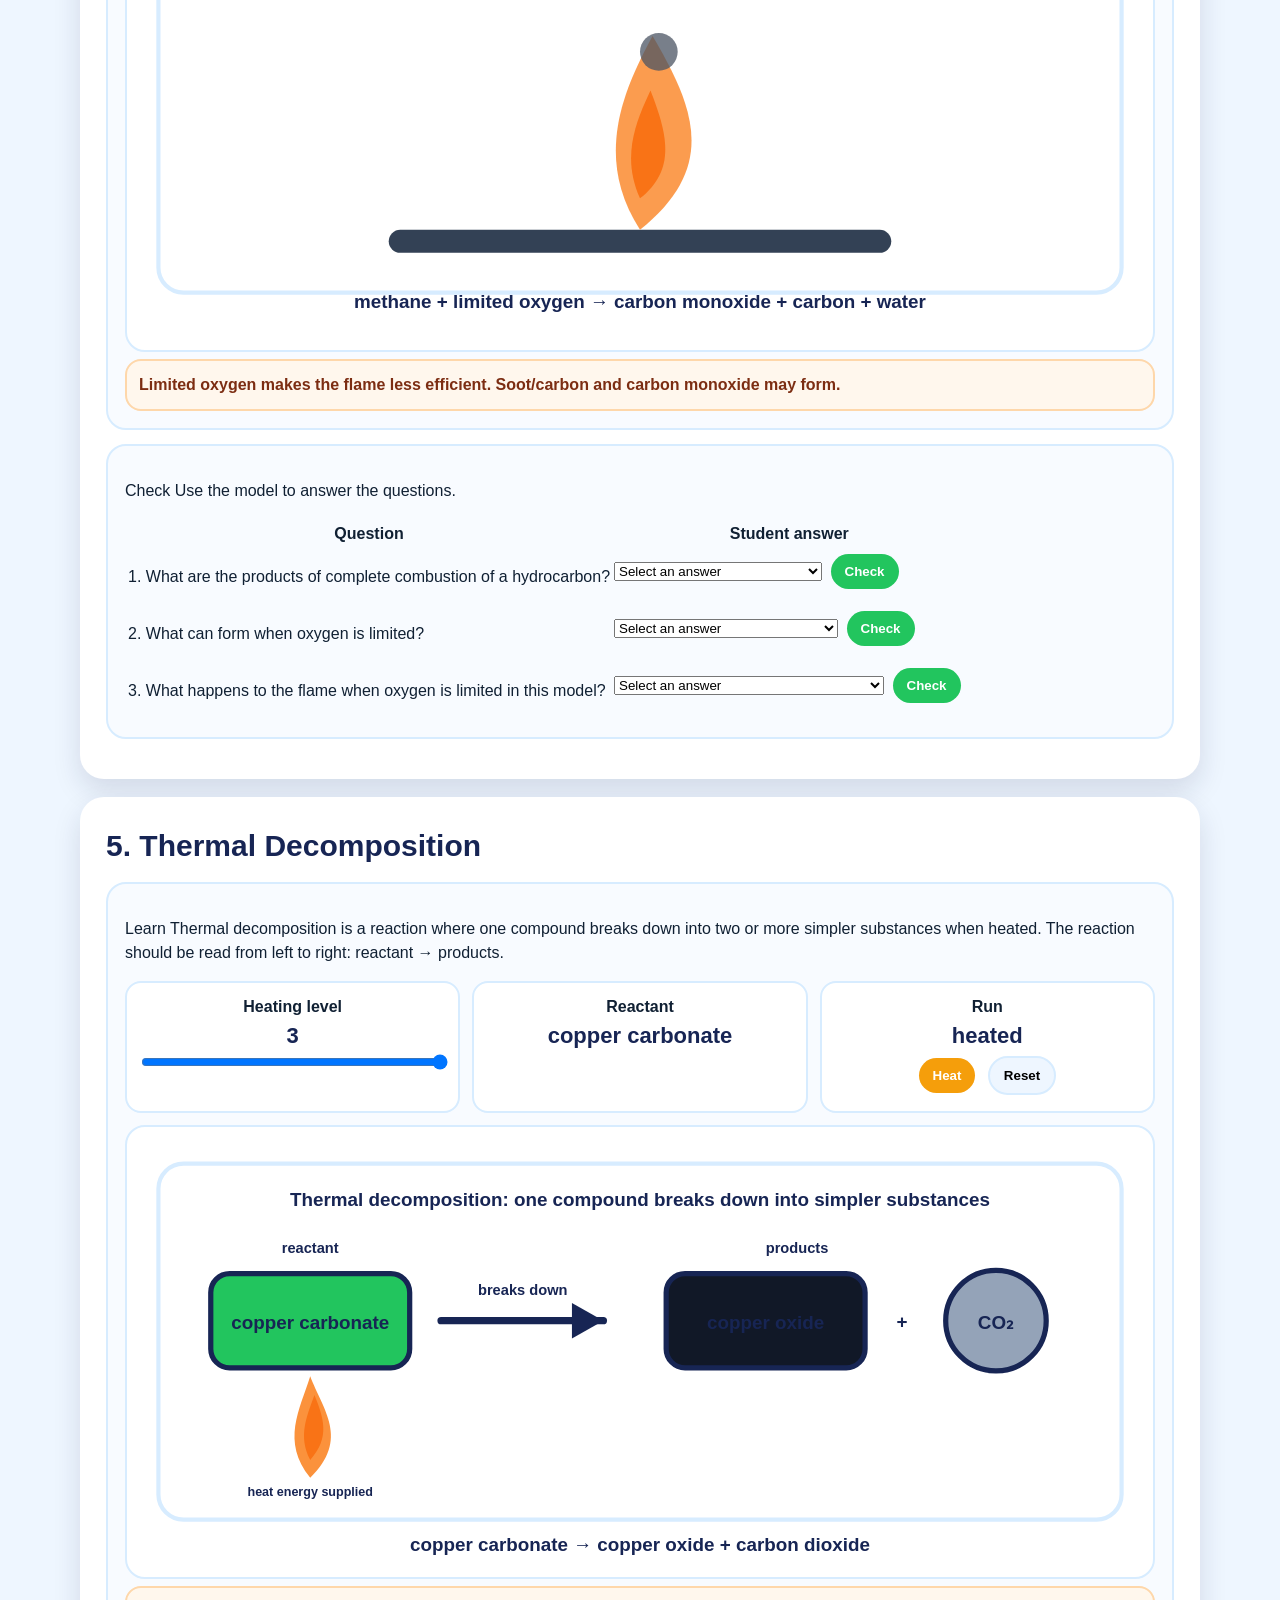
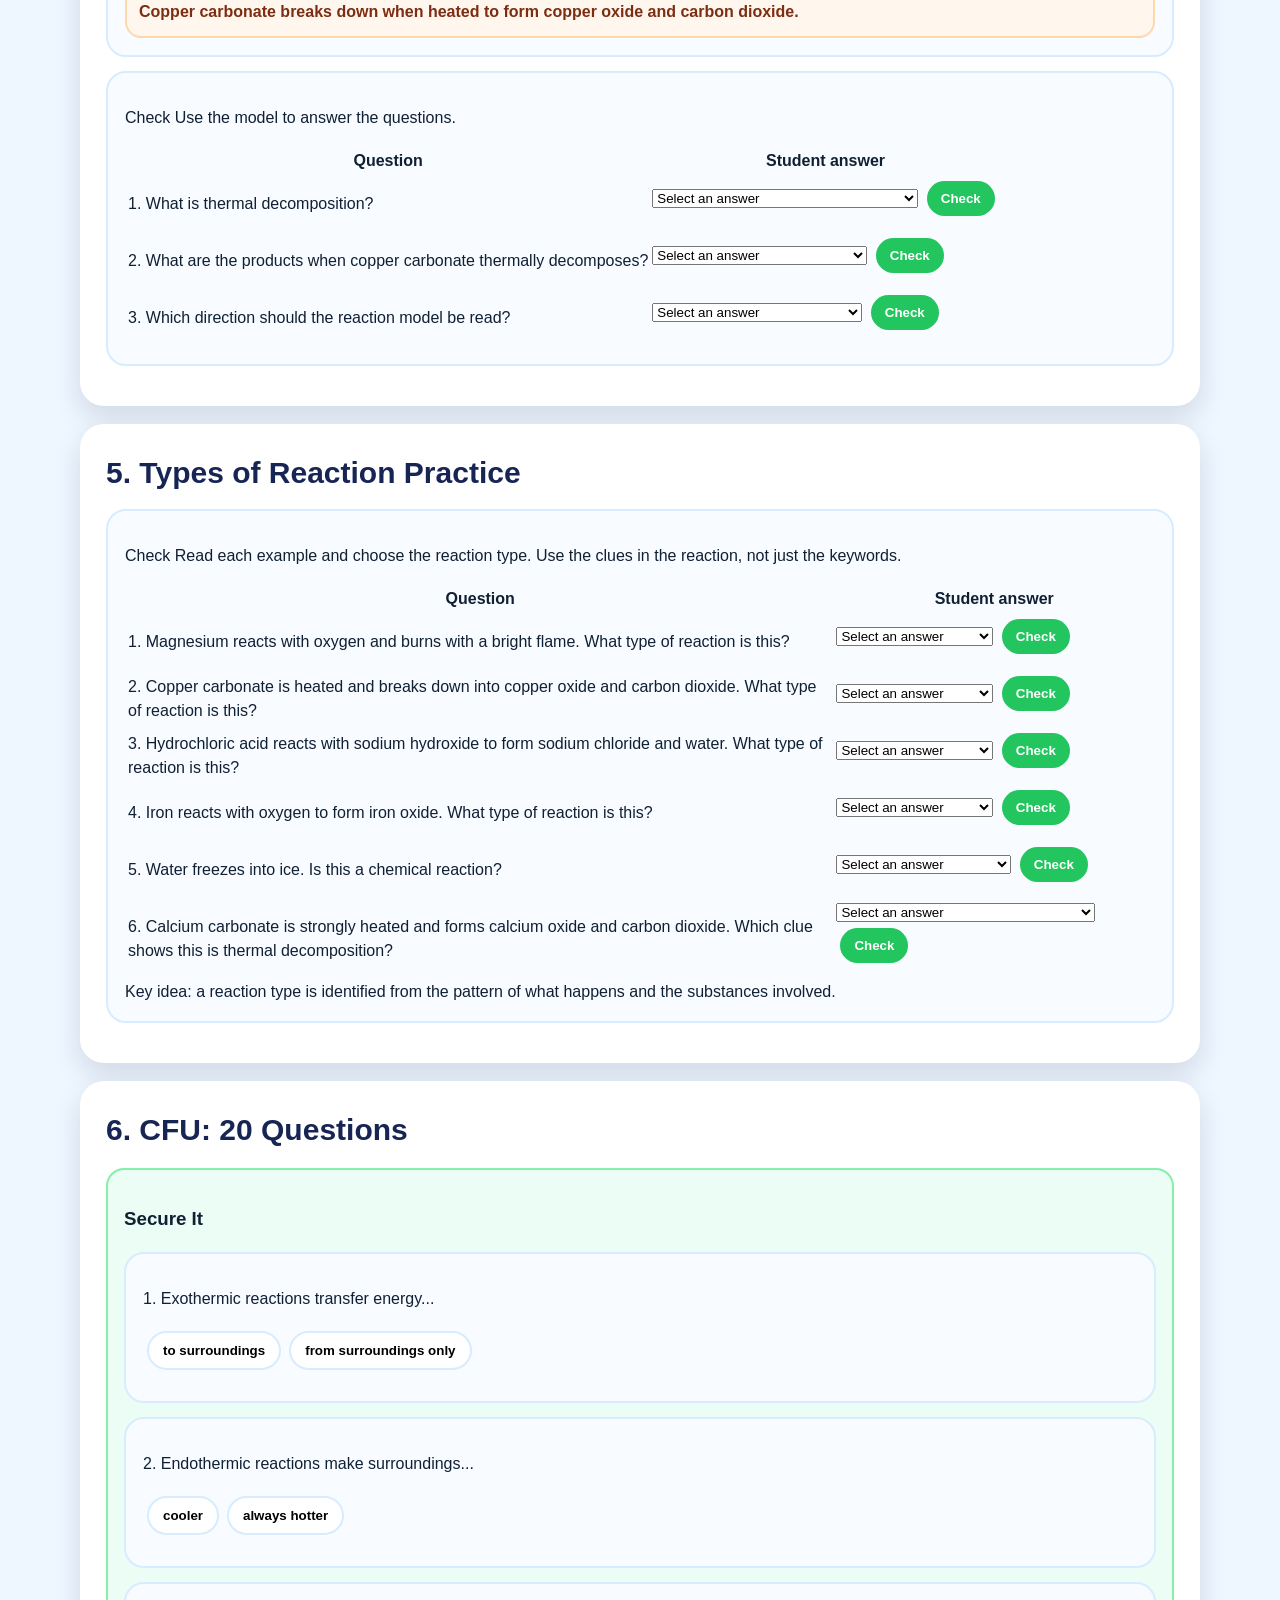
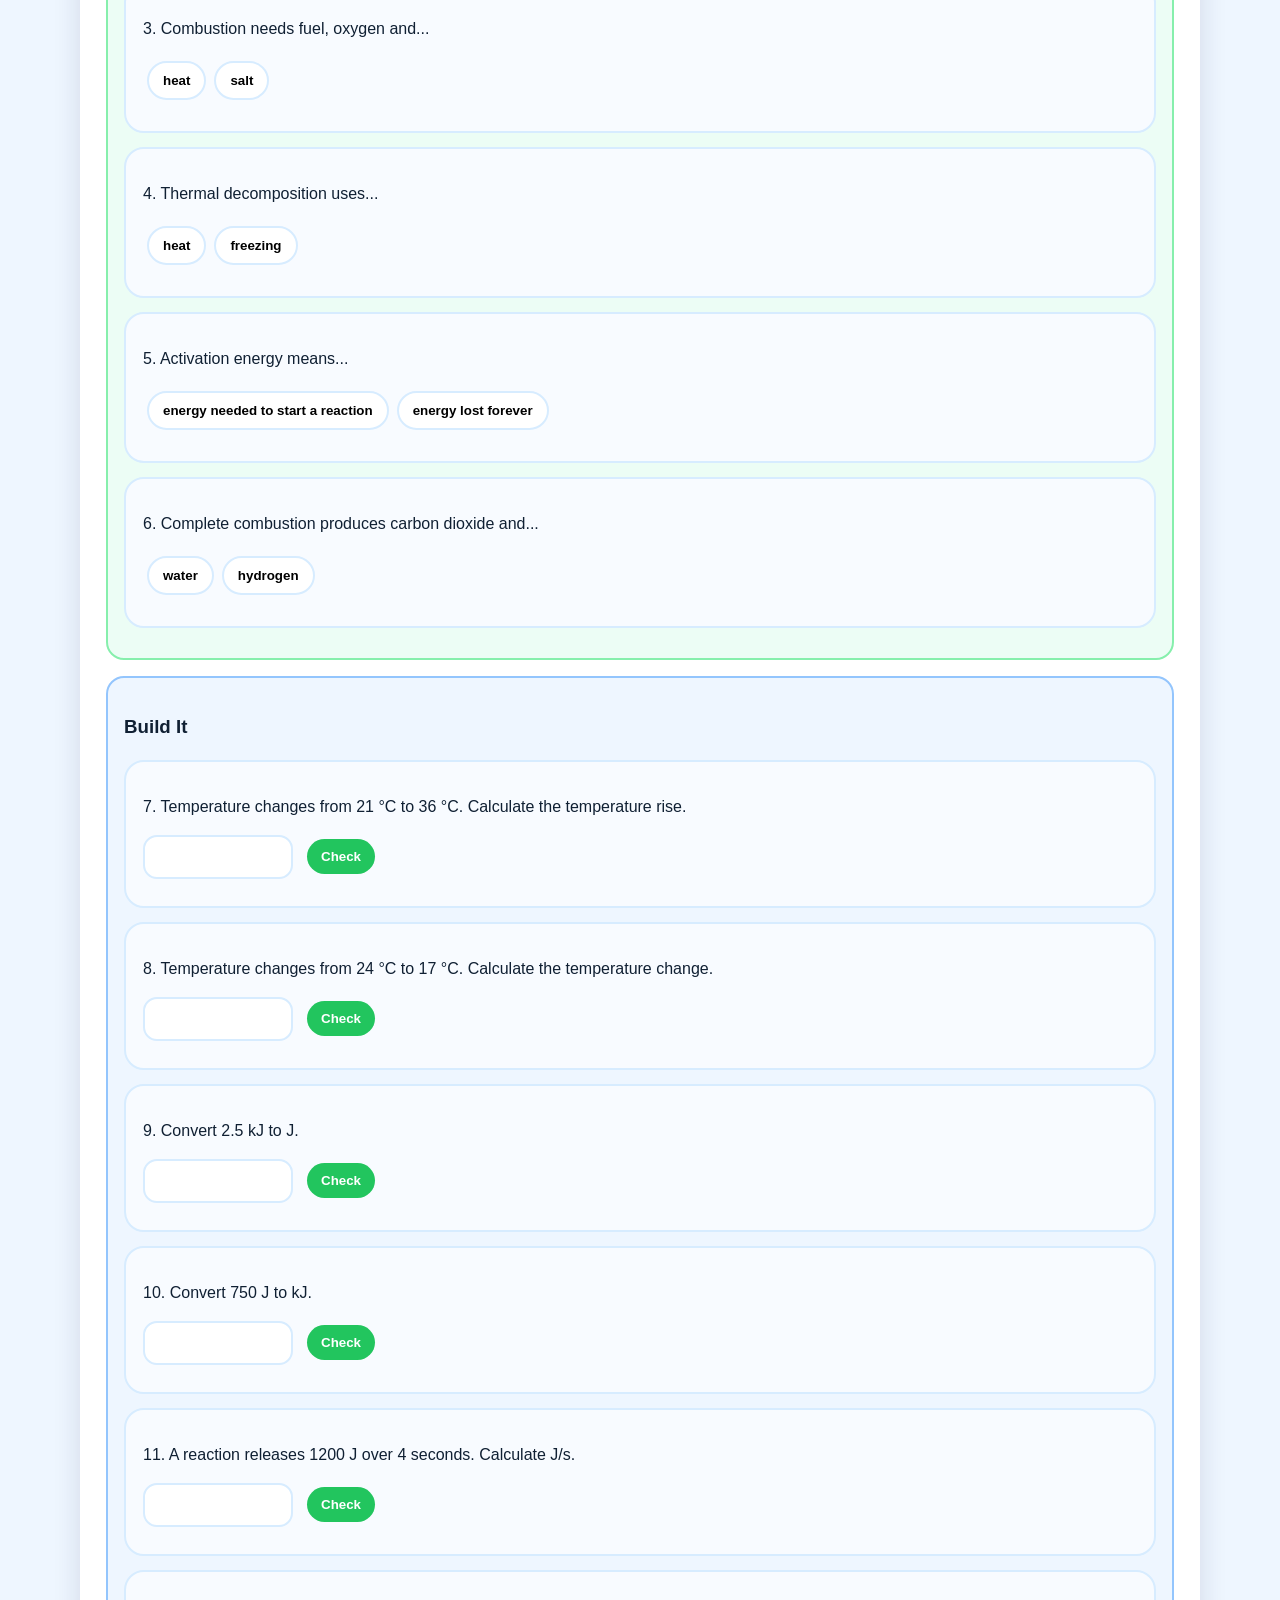
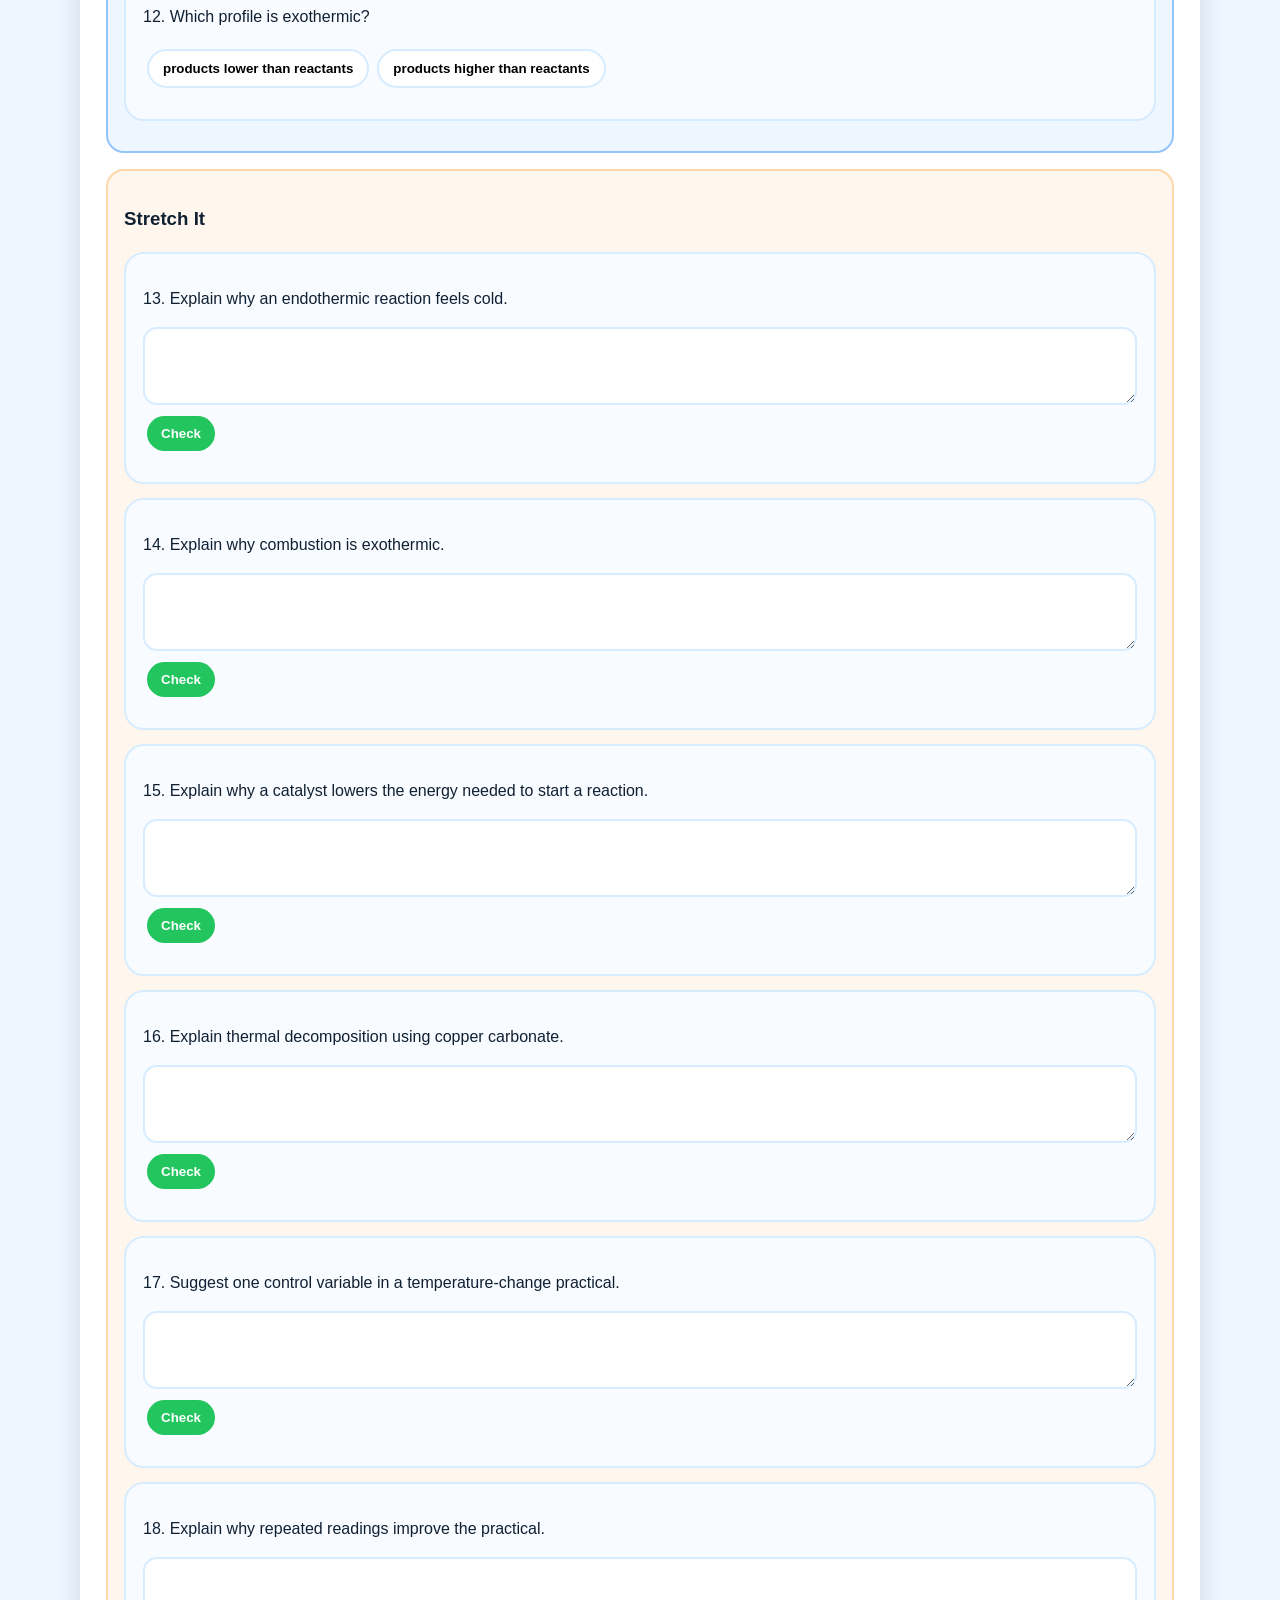
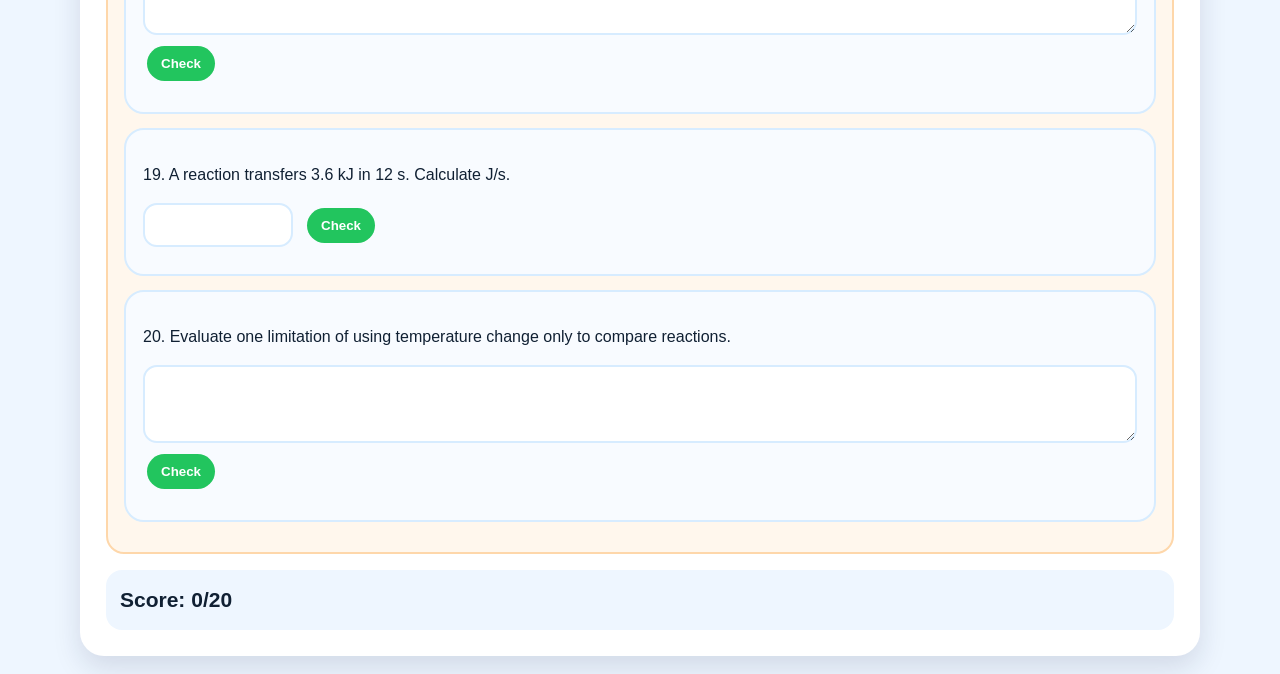
==== commit e88022db: "Add files via upload" ====
--- a/chemical-energy-reactions.html
+++ b/chemical-energy-reactions.html
@@ -15,7 +15,7 @@
 input[type=range]{width:100%}.choice-grid{display:grid;grid-template-columns:repeat(2,1fr);gap:10px}.choice{text-align:left;background:white;border:2px solid #d7ecff}.correct{background:#dcfce7!important;border-color:#22c55e!important}.wrong{background:#fff1f2!important;border-color:#ef4444!important}
 .feedback{font-weight:900;margin-top:10px}.ok{color:#15803d}.no{color:#dc2626}.calc-input{display:flex;gap:10px;flex-wrap:wrap;align-items:center}.calc-input input{padding:11px;border:2px solid #d7ecff;border-radius:14px;font-size:16px;max-width:150px}
 textarea{width:100%;min-height:78px;border:2px solid #d7ecff;border-radius:14px;padding:11px;font-size:16px}.info{background:#fff7ed;border:2px solid #fed7aa;border-radius:16px;padding:12px;font-weight:900;color:#7c2d12}
-svg{width:100%;height:auto;background:white;border:2px solid #d7ecff;border-radius:20px}.label{font:bold 14px Arial;fill:#172554}.big{font:bold 18px Arial;fill:#172554}.small{font:bold 12px Arial;fill:#172554}
+svg{width:100%;height:auto;background:white;border:2px solid #d7ecff;border-radius:20px}.profile-img{width:100%;height:auto;display:block;border:2px solid #d7ecff;border-radius:20px;background:white;padding:10px}.label{font:bold 14px Arial;fill:#172554}.big{font:bold 18px Arial;fill:#172554}.small{font:bold 12px Arial;fill:#172554}
 .tempFill{transition:height .5s,y .5s,fill .5s}.bar{transition:height .5s,y .5s}
 .particle{animation:vib .25s infinite alternate}@keyframes vib{to{transform:translate(4px,-4px)}}
 .flame{animation:flicker .55s infinite alternate}@keyframes flicker{from{opacity:.55;transform:scaleY(.9)}to{opacity:1;transform:scaleY(1.08)}}
@@ -28,79 +28,436 @@
 <header class="hero"><h1>Chemical Energy and Types of Reactions</h1><p>Exothermic, endothermic, combustion, thermal decomposition, reaction profiles and 20-question CFU.</p></header>
 <nav class="nav"><a href="index.html">🏠 Home</a><a href="#exoendo">Exo/Endo</a><a href="#profiles">Profiles</a><a href="#combustion">Combustion</a><a href="#decomposition">Decomposition</a><a href="#sorting">Sorting</a><a href="#quiz">CFU</a></nav>
 
-<section id="exoendo"><h2>1. Exothermic and Endothermic Reactions</h2>
-<div class="task"><p><b>Exothermic</b> reactions transfer energy to the surroundings, so temperature rises. <b>Endothermic</b> reactions take in energy from the surroundings, so temperature falls.</p>
+<section id="exo-endo">
+<h2>1. Exothermic and Endothermic Reactions</h2>
+
+<div class="task">
+<p><span class="step">Learn</span> Exothermic reactions transfer energy to the surroundings, so the temperature of the surroundings increases. Endothermic reactions take in energy from the surroundings, so the temperature of the surroundings decreases.</p>
+
 <div class="controls">
-<div class="control">Reaction type <strong id="rxnType">exothermic</strong><button class="red" onclick="type='exo';updateExoEndo()">Exothermic</button><button class="blue" onclick="type='endo';updateExoEndo()">Endothermic</button></div>
-<div class="control">Time <strong id="timeT">0 s</strong><input id="timeSlider" type="range" min="0" max="10" value="0" oninput="updateExoEndo()"></div>
-<div class="control">Temperature <strong id="tempT">20 °C</strong></div>
-</div>
+<div class="control">Reaction type
+<strong id="reactionTypeLabel">exothermic</strong>
+<button class="red" onclick="setEnergyReaction('exo')">Exothermic</button>
+<button class="blue" onclick="setEnergyReaction('endo')">Endothermic</button>
+<button class="ghost" onclick="resetEnergyReaction()">Reset</button>
+</div>
+<div class="control">Time
+<strong><span id="energyTimeLabel">0</span> s</strong>
+<input id="energyTimeSlider" type="range" min="0" max="10" value="0" oninput="updateEnergyReaction()">
+</div>
+<div class="control">Temperature
+<strong><span id="energyTempLabel">20</span> °C</strong>
+</div>
+</div>
+
 <div class="two">
-<svg viewBox="0 0 560 310" aria-label="temperature change practical">
-<rect x="235" y="80" width="100" height="190" rx="28" fill="white" stroke="#172554" stroke-width="5"/>
-<rect id="thermoFill" x="265" y="220" width="40" height="35" rx="15" fill="#ef4444" class="tempFill"/>
-<rect x="365" y="120" width="120" height="130" rx="18" fill="#e0f2fe" stroke="#172554" stroke-width="5"/>
-<rect id="beakerFill" x="375" y="185" width="100" height="55" fill="#93c5fd"/>
-<g id="energyArrows"></g>
-<text id="energyLabel" x="280" y="45" text-anchor="middle" class="big">Energy released to surroundings</text>
+<svg viewBox="0 0 640 400" aria-label="exothermic and endothermic reaction model">
+<rect x="35" y="35" width="570" height="315" rx="22" fill="#ffffff" stroke="#d7ecff" stroke-width="4"/>
+<text id="energyModelTitle" x="320" y="70" text-anchor="middle" class="big">Energy transferred to the surroundings</text>
+
+<!-- reaction tube -->
+<rect x="160" y="140" width="100" height="170" rx="35" fill="#ffffff" stroke="#172554" stroke-width="5"/>
+<rect id="tubeLiquid" x="175" y="235" width="70" height="55" fill="#fb7185" opacity=".75"/>
+<circle id="reactionDot" cx="210" cy="275" r="22" fill="#ef4444"/>
+
+<!-- thermometer/surroundings beaker -->
+<rect x="395" y="170" width="135" height="120" rx="22" fill="#e0f2fe" stroke="#172554" stroke-width="5"/>
+<rect id="surroundingLiquid" x="410" y="235" width="105" height="45" fill="#fca5a5" opacity=".8"/>
+<text x="462" y="325" text-anchor="middle" class="label">surroundings</text>
+
+<!-- arrows -->
+<g id="energyArrowGroup"></g>
+
+<text id="energyDirectionText" x="320" y="370" text-anchor="middle" class="big">Energy leaves the reacting chemicals and warms the surroundings.</text>
 </svg>
-<svg viewBox="0 0 560 310" aria-label="temperature-time graph">
-<line x1="70" y1="260" x2="520" y2="260" stroke="#172554" stroke-width="5"/><line x1="70" y1="260" x2="70" y2="45" stroke="#172554" stroke-width="5"/>
-<text x="230" y="295" class="label">Time / s</text><text x="15" y="180" class="label" transform="rotate(-90 15 180)">Temperature / °C</text>
-<polyline id="tempLine" points="75,210 520,80" fill="none" stroke="#ef4444" stroke-width="7" stroke-linecap="round"/>
-<circle id="tempPoint" cx="75" cy="210" r="9" fill="#ef4444" stroke="#172554" stroke-width="3"/>
+
+<svg viewBox="0 0 640 400" aria-label="temperature against time graph">
+<rect x="35" y="35" width="570" height="315" rx="22" fill="#ffffff" stroke="#d7ecff" stroke-width="4"/>
+<text x="320" y="65" text-anchor="middle" class="big">Temperature change over time</text>
+
+<!-- axes -->
+<line x1="95" y1="320" x2="570" y2="320" stroke="#172554" stroke-width="5"/>
+<line x1="95" y1="320" x2="95" y2="95" stroke="#172554" stroke-width="5"/>
+
+<!-- y tick marks -->
+<line x1="88" y1="320" x2="95" y2="320" stroke="#172554" stroke-width="3"/>
+<line x1="88" y1="260" x2="95" y2="260" stroke="#172554" stroke-width="3"/>
+<line x1="88" y1="200" x2="95" y2="200" stroke="#172554" stroke-width="3"/>
+<line x1="88" y1="140" x2="95" y2="140" stroke="#172554" stroke-width="3"/>
+<text x="70" y="325" class="small" text-anchor="middle">10</text>
+<text x="70" y="265" class="small" text-anchor="middle">20</text>
+<text x="70" y="205" class="small" text-anchor="middle">30</text>
+<text x="70" y="145" class="small" text-anchor="middle">40</text>
+
+<!-- x tick marks -->
+<line x1="95" y1="320" x2="95" y2="328" stroke="#172554" stroke-width="3"/>
+<line x1="330" y1="320" x2="330" y2="328" stroke="#172554" stroke-width="3"/>
+<line x1="565" y1="320" x2="565" y2="328" stroke="#172554" stroke-width="3"/>
+<text x="95" y="350" class="small" text-anchor="middle">0</text>
+<text x="330" y="350" class="small" text-anchor="middle">5</text>
+<text x="565" y="350" class="small" text-anchor="middle">10</text>
+
+<text x="330" y="385" text-anchor="middle" class="label">Time / s</text>
+<text x="38" y="212" class="label" transform="rotate(-90 38 212)">Temperature / °C</text>
+
+<path id="energyGraphLine" d="M95 260 L565 140" stroke="#ef4444" stroke-width="6" fill="none" stroke-linecap="round"/>
+<circle id="energyGraphCursor" cx="95" cy="260" r="11" fill="#ef4444" stroke="#172554" stroke-width="4"/>
+<line id="energyGraphDrop" x1="95" y1="260" x2="95" y2="320" stroke="#ef4444" stroke-width="4" stroke-dasharray="7 7"/>
 </svg>
-</div><div class="info" id="exoInfo">Exothermic: temperature rises because energy is transferred to the surroundings.</div></div>
+</div>
+
+<div class="info" id="energyReactionExplain">Exothermic: temperature rises because energy is transferred to the surroundings.</div>
+</div>
+
+<div class="task">
+<p><span class="step">Check</span> Use the model above to answer the questions.</p>
+
+<table>
+<tr><th>Question</th><th>Student answer</th></tr>
+
+<tr>
+<td>1. In an exothermic reaction, what happens to the temperature of the surroundings?</td>
+<td>
+<select id="energyQ1">
+<option value="">Select an answer</option>
+<option value="rises">temperature rises</option>
+<option value="falls">temperature falls</option>
+<option value="same">temperature stays the same</option>
+</select>
+<button class="green" onclick="checkDropdown('energyQ1','rises','energyF1','Correct: the temperature rises.','Model answer: In an exothermic reaction, energy is transferred to the surroundings, so the temperature rises.')">Check</button>
+<div id="energyF1" class="feedback"></div>
+</td>
+</tr>
+
+<tr>
+<td>2. In an endothermic reaction, what happens to the temperature of the surroundings?</td>
+<td>
+<select id="energyQ2">
+<option value="">Select an answer</option>
+<option value="rises">temperature rises</option>
+<option value="falls">temperature falls</option>
+<option value="same">temperature stays the same</option>
+</select>
+<button class="green" onclick="checkDropdown('energyQ2','falls','energyF2','Correct: the temperature falls.','Model answer: In an endothermic reaction, energy is taken in from the surroundings, so the temperature falls.')">Check</button>
+<div id="energyF2" class="feedback"></div>
+</td>
+</tr>
+
+<tr>
+<td>3. Which graph shape shows an exothermic reaction?</td>
+<td>
+<select id="energyQ3">
+<option value="">Select an answer</option>
+<option value="up">a line that rises over time</option>
+<option value="down">a line that falls over time</option>
+<option value="flat">a flat line</option>
+</select>
+<button class="green" onclick="checkDropdown('energyQ3','up','energyF3','Correct: exothermic temperature increases over time.','Model answer: An exothermic reaction is shown by a temperature-time graph that rises.')">Check</button>
+<div id="energyF3" class="feedback"></div>
+</td>
+</tr>
+
+<tr>
+<td>4. Which graph shape shows an endothermic reaction?</td>
+<td>
+<select id="energyQ4">
+<option value="">Select an answer</option>
+<option value="up">a line that rises over time</option>
+<option value="down">a line that falls over time</option>
+<option value="flat">a flat line</option>
+</select>
+<button class="green" onclick="checkDropdown('energyQ4','down','energyF4','Correct: endothermic temperature decreases over time.','Model answer: An endothermic reaction is shown by a temperature-time graph that falls.')">Check</button>
+<div id="energyF4" class="feedback"></div>
+</td>
+</tr>
+</table>
+</div>
 </section>
 
-<section id="profiles"><h2>2. Reaction Profile Diagrams</h2>
-<div class="task"><p>Reaction profiles show energy changes during reactions. Activation energy is the energy needed to start the reaction.</p>
-<div class="controls"><div class="control">Profile <strong id="profileType">exothermic</strong><button class="red" onclick="profile='exo';updateProfile()">Exothermic</button><button class="blue" onclick="profile='endo';updateProfile()">Endothermic</button></div><div class="control">Activation energy <strong id="actT">medium</strong><input id="actSlider" type="range" min="1" max="3" value="2" oninput="updateProfile()"></div><div class="control">Energy change<strong id="deltaT">released</strong></div></div>
-<svg viewBox="0 0 700 360" aria-label="reaction profile diagram">
-<line x1="80" y1="300" x2="640" y2="300" stroke="#172554" stroke-width="5"/><line x1="80" y1="300" x2="80" y2="45" stroke="#172554" stroke-width="5"/>
-<text x="300" y="338" class="label">Progress of reaction</text><text x="18" y="190" class="label" transform="rotate(-90 18 190)">Energy</text>
-<path id="profilePath" d="M100 190 C220 190 220 80 340 80 C470 80 470 250 610 250" fill="none" stroke="#f59e0b" stroke-width="8" stroke-linecap="round"/>
-<line id="activationLine" x1="130" y1="190" x2="130" y2="80" stroke="#ef4444" stroke-width="5" stroke-dasharray="8 8"/>
-<text id="reactantLabel" x="105" y="180" class="small">reactants</text><text id="productLabel" x="540" y="240" class="small">products</text><text x="145" y="120" class="small">activation energy</text>
-</svg><div class="info" id="profileInfo">Exothermic: products have less energy than reactants.</div></div>
+<section id="reaction-profiles">
+<h2>2. Reaction Profile Diagrams</h2>
+
+<div class="task">
+<p><span class="step">Learn</span> Reaction profile diagrams show the energy of reactants and products during a reaction. The hump shows the activation energy. In an exothermic reaction, products are lower in energy than reactants. In an endothermic reaction, products are higher in energy than reactants.</p>
+
+<img class="profile-img" src="energy-profile-diagrams.png" alt="Exothermic and endothermic reaction profile diagrams showing activation energy and overall energy change">
+
+<div class="info">Use the height of the reactants and products to decide whether a reaction is exothermic or endothermic.</div>
+</div>
+
+<div class="task">
+<p><span class="step">Check</span> Answer the questions using the reaction profile image.</p>
+<table>
+<tr><th>Question</th><th>Student answer</th></tr>
+<tr>
+<td>1. In an exothermic profile, where are the products compared with the reactants?</td>
+<td><select id="profileQ1"><option value="">Select an answer</option><option value="lower">products are lower in energy</option><option value="higher">products are higher in energy</option><option value="same">products are always the same energy</option></select>
+<button class="green" onclick="checkDropdown('profileQ1','lower','profileF1','Correct: exothermic products are lower in energy.','Model answer: In an exothermic reaction, the products are lower in energy than the reactants.')">Check</button><div id="profileF1" class="feedback"></div></td>
+</tr>
+<tr>
+<td>2. In an endothermic profile, where are the products compared with the reactants?</td>
+<td><select id="profileQ2"><option value="">Select an answer</option><option value="higher">products are higher in energy</option><option value="lower">products are lower in energy</option><option value="same">products must be the same energy</option></select>
+<button class="green" onclick="checkDropdown('profileQ2','higher','profileF2','Correct: endothermic products are higher in energy.','Model answer: In an endothermic reaction, the products are higher in energy than the reactants.')">Check</button><div id="profileF2" class="feedback"></div></td>
+</tr>
+<tr>
+<td>3. What does the hump on a reaction profile show?</td>
+<td><select id="profileQ3"><option value="">Select an answer</option><option value="activation">activation energy</option><option value="mass">mass of products</option><option value="temperature">room temperature only</option></select>
+<button class="green" onclick="checkDropdown('profileQ3','activation','profileF3','Correct: the hump shows activation energy.','Model answer: The hump shows the activation energy needed to start the reaction.')">Check</button><div id="profileF3" class="feedback"></div></td>
+</tr>
+<tr>
+<td>4. Which reaction transfers energy to the surroundings?</td>
+<td><select id="profileQ4"><option value="">Select an answer</option><option value="exo">exothermic</option><option value="endo">endothermic</option></select>
+<button class="green" onclick="checkDropdown('profileQ4','exo','profileF4','Correct: exothermic reactions transfer energy to the surroundings.','Model answer: Exothermic reactions transfer energy to the surroundings.')">Check</button><div id="profileF4" class="feedback"></div></td>
+</tr>
+</table>
+</div>
 </section>
 
-<section id="combustion"><h2>3. Combustion Simulation</h2>
-<div class="task"><p>Combustion needs fuel, oxygen and heat. Complete combustion of a hydrocarbon produces carbon dioxide and water.</p>
-<div class="controls"><div class="control">Fuel <strong id="fuelT">methane</strong></div><div class="control">Oxygen <strong id="oxygenT">enough</strong><button class="green" onclick="oxygen='enough';updateCombustion()">Enough</button><button class="orange" onclick="oxygen='limited';updateCombustion()">Limited</button></div><div class="control">Run<br><button class="red" onclick="runCombustion()">Ignite</button></div></div>
-<svg viewBox="0 0 700 330" aria-label="combustion simulation">
-<rect x="70" y="245" width="560" height="14" rx="7" fill="#334155"/>
-<path id="flame" class="flame" d="M350 240 C300 180 335 135 360 90 C415 160 395 200 350 240" fill="#f97316" opacity=".2"/>
-<circle id="co2a" class="gas" cx="255" cy="175" r="12" fill="#94a3b8" opacity="0"/><circle id="co2b" class="gas" cx="455" cy="165" r="12" fill="#94a3b8" opacity="0"/>
-<circle id="h2oa" class="gas" cx="310" cy="145" r="9" fill="#38bdf8" opacity="0"/><circle id="h2ob" class="gas" cx="405" cy="135" r="9" fill="#38bdf8" opacity="0"/>
-<circle id="soot" class="gas" cx="365" cy="118" r="10" fill="#111827" opacity="0"/>
-<text id="combustionLabel" x="350" y="50" text-anchor="middle" class="big">fuel + oxygen → carbon dioxide + water</text>
-</svg><div class="info" id="combInfo">With enough oxygen, complete combustion produces carbon dioxide and water.</div></div>
+<section id="combustion">
+<h2>6. Combustion</h2>
+
+<div class="task">
+<p><span class="step">Learn</span> Combustion needs fuel, oxygen and heat. Complete combustion happens when there is enough oxygen and produces carbon dioxide and water. Incomplete combustion happens when oxygen is limited and can produce carbon monoxide and soot/carbon.</p>
+
+<div class="controls">
+<div class="control">Fuel
+<strong>methane</strong>
+</div>
+<div class="control">Oxygen supply
+<strong id="oxygenLabel">limited</strong>
+<button class="green" onclick="setCombustion('enough')">Enough</button>
+<button class="orange" onclick="setCombustion('limited')">Limited</button>
+</div>
+<div class="control">Run
+<strong id="combustionResult">incomplete combustion</strong>
+<button class="red" onclick="igniteCombustion()">Ignite</button>
+<button class="ghost" onclick="resetCombustion()">Reset</button>
+</div>
+</div>
+
+<svg viewBox="0 0 980 430" aria-label="combustion model with oxygen supply and flame intensity">
+<rect x="30" y="35" width="920" height="340" rx="24" fill="#ffffff" stroke="#d7ecff" stroke-width="4"/>
+<text id="combustionTitle" x="490" y="75" text-anchor="middle" class="big">limited oxygen → carbon monoxide and soot may form</text>
+
+<!-- burner -->
+<rect x="250" y="315" width="480" height="22" rx="11" fill="#334155"/>
+
+<!-- flame group -->
+<g id="combustionFlame" transform="translate(490 270)">
+<path id="outerFlame" d="M0 45 C-45 -25 -15 -90 12 -140 C52 -72 75 -15 0 45 Z" fill="#fb923c" opacity=".9"/>
+<path id="innerFlame" d="M0 15 C-18 -25 -4 -58 10 -88 C27 -45 34 -12 0 15 Z" fill="#f97316"/>
+<circle id="sootDot" cx="18" cy="-125" r="18" fill="#4b5563" opacity=".75"/>
+</g>
+
+<!-- oxygen/product particles -->
+<g id="combustionParticles"></g>
+
+<text id="combustionEquation" x="490" y="390" text-anchor="middle" class="big">methane + limited oxygen → carbon monoxide + carbon + water</text>
+</svg>
+
+<div class="info" id="combustionExplain">Limited oxygen makes the flame less efficient. Soot/carbon and carbon monoxide may form.</div>
+</div>
+
+<div class="task">
+<p><span class="step">Check</span> Use the model to answer the questions.</p>
+<table>
+<tr><th>Question</th><th>Student answer</th></tr>
+<tr>
+<td>1. What are the products of complete combustion of a hydrocarbon?</td>
+<td><select id="combQ1"><option value="">Select an answer</option><option value="co2-water">carbon dioxide and water</option><option value="co-soot">carbon monoxide and soot only</option><option value="oxygen-water">oxygen and water</option></select>
+<button class="green" onclick="checkDropdown('combQ1','co2-water','combF1','Correct: complete combustion produces carbon dioxide and water.','Model answer: Complete combustion of a hydrocarbon produces carbon dioxide and water.')">Check</button><div id="combF1" class="feedback"></div></td>
+</tr>
+<tr>
+<td>2. What can form when oxygen is limited?</td>
+<td><select id="combQ2"><option value="">Select an answer</option><option value="co-soot">carbon monoxide and soot/carbon</option><option value="only-co2">only carbon dioxide</option><option value="salt-water">salt and water</option></select>
+<button class="green" onclick="checkDropdown('combQ2','co-soot','combF2','Correct: carbon monoxide and soot/carbon may form.','Model answer: When oxygen is limited, incomplete combustion can produce carbon monoxide and soot/carbon.')">Check</button><div id="combF2" class="feedback"></div></td>
+</tr>
+<tr>
+<td>3. What happens to the flame when oxygen is limited in this model?</td>
+<td><select id="combQ3"><option value="">Select an answer</option><option value="weaker-sooty">it is smaller/less intense and soot appears</option><option value="stronger-clean">it becomes stronger and cleaner</option><option value="no-change">nothing changes</option></select>
+<button class="green" onclick="checkDropdown('combQ3','weaker-sooty','combF3','Correct: limited oxygen gives a weaker, sootier flame in the model.','Model answer: With limited oxygen, combustion is incomplete, so the flame is less efficient and soot/carbon may appear.')">Check</button><div id="combF3" class="feedback"></div></td>
+</tr>
+</table>
+</div>
 </section>
 
-<section id="decomposition"><h2>4. Thermal Decomposition</h2>
-<div class="task"><p>Thermal decomposition happens when one compound breaks down into simpler substances by heating.</p>
-<div class="controls"><div class="control">Heating level <strong id="heatT">1</strong><input id="heatSlider" type="range" min="1" max="3" value="1" oninput="updateDecomp()"></div><div class="control">Compound<strong>copper carbonate</strong></div><div class="control">Run<br><button class="orange" onclick="runDecomp()">Heat</button></div></div>
-<svg viewBox="0 0 700 330" aria-label="thermal decomposition">
-<rect x="255" y="120" width="190" height="80" rx="18" fill="#22c55e" stroke="#172554" stroke-width="5"/>
-<text x="350" y="168" text-anchor="middle" class="big">copper carbonate</text>
-<path id="heatFlame" class="flame" d="M350 265 C315 220 338 195 355 165 C395 215 382 238 350 265" fill="#f97316" opacity=".25"/>
-<g id="products" opacity="0">
-<rect x="130" y="70" width="130" height="65" rx="16" fill="#111827" stroke="#172554" stroke-width="4"/><text x="195" y="108" text-anchor="middle" fill="white" font-weight="bold">copper oxide</text>
-<circle cx="520" cy="100" r="38" fill="#94a3b8" stroke="#172554" stroke-width="4"/><text x="520" y="105" text-anchor="middle" class="small">CO₂</text>
+<section id="thermal-decomposition">
+<h2>5. Thermal Decomposition</h2>
+
+<div class="task">
+<p><span class="step">Learn</span> Thermal decomposition is a reaction where one compound breaks down into two or more simpler substances when heated. The reaction should be read from left to right: reactant → products.</p>
+
+<div class="controls">
+<div class="control">Heating level
+<strong><span id="decompHeatLabel">3</span></strong>
+<input id="decompHeatSlider" type="range" min="0" max="3" value="3" oninput="updateDecomposition()">
+</div>
+<div class="control">Reactant
+<strong>copper carbonate</strong>
+</div>
+<div class="control">Run
+<strong id="decompStatus">heated</strong>
+<button class="orange" onclick="runDecomposition()">Heat</button>
+<button class="ghost" onclick="resetDecomposition()">Reset</button>
+</div>
+</div>
+
+<svg viewBox="0 0 980 430" aria-label="thermal decomposition left to right reaction">
+<rect x="30" y="35" width="920" height="340" rx="24" fill="#ffffff" stroke="#d7ecff" stroke-width="4"/>
+<text x="490" y="75" text-anchor="middle" class="big">Thermal decomposition: one compound breaks down into simpler substances</text>
+
+<!-- left to right pathway -->
+<text x="175" y="120" text-anchor="middle" class="label">reactant</text>
+<rect id="decompReactantBox" x="80" y="140" width="190" height="90" rx="18" fill="#22c55e" stroke="#172554" stroke-width="5"/>
+<text x="175" y="193" text-anchor="middle" class="big">copper carbonate</text>
+
+<!-- heating flame under reactant -->
+<g id="decompFlame" transform="translate(175 280)">
+<path d="M0 55 C-28 20 -10 -10 0 -42 C12 -10 38 18 0 55 Z" fill="#fb923c"/>
+<path d="M0 38 C-12 15 -3 -4 4 -24 C12 -4 20 16 0 38 Z" fill="#f97316"/>
 </g>
-<text id="decompLabel" x="350" y="45" text-anchor="middle" class="big">Heat breaks one compound into simpler substances</text>
-</svg><div class="info" id="decompInfo">Example: copper carbonate → copper oxide + carbon dioxide.</div></div>
+<text x="175" y="352" text-anchor="middle" class="small">heat energy supplied</text>
+
+<!-- arrow -->
+<line x1="300" y1="185" x2="455" y2="185" stroke="#172554" stroke-width="7" stroke-linecap="round"/>
+<polygon points="455,185 425,168 425,202" fill="#172554"/>
+<text x="378" y="160" text-anchor="middle" class="label">breaks down</text>
+
+<!-- products -->
+<text x="640" y="120" text-anchor="middle" class="label">products</text>
+<rect id="decompProduct1" x="515" y="140" width="190" height="90" rx="18" fill="#111827" stroke="#172554" stroke-width="5"/>
+<text x="610" y="193" text-anchor="middle" class="big" fill="#ffffff">copper oxide</text>
+
+<text x="735" y="192" class="big">+</text>
+
+<circle id="decompProduct2" cx="830" cy="185" r="48" fill="#94a3b8" stroke="#172554" stroke-width="5"/>
+<text x="830" y="193" text-anchor="middle" class="big">CO₂</text>
+
+<text id="decompEquation" x="490" y="405" text-anchor="middle" class="big">copper carbonate → copper oxide + carbon dioxide</text>
+</svg>
+
+<div class="info" id="decompExplain">Copper carbonate breaks down when heated to form copper oxide and carbon dioxide.</div>
+</div>
+
+<div class="task">
+<p><span class="step">Check</span> Use the model to answer the questions.</p>
+<table>
+<tr><th>Question</th><th>Student answer</th></tr>
+<tr>
+<td>1. What is thermal decomposition?</td>
+<td><select id="decompQ1"><option value="">Select an answer</option><option value="breakdown">a compound breaking down when heated</option><option value="burning">a fuel reacting with oxygen</option><option value="neutralisation">acid reacting with alkali</option></select>
+<button class="green" onclick="checkDropdown('decompQ1','breakdown','decompF1','Correct: thermal decomposition is breakdown by heating.','Model answer: Thermal decomposition is when a compound breaks down into simpler substances when heated.')">Check</button><div id="decompF1" class="feedback"></div></td>
+</tr>
+<tr>
+<td>2. What are the products when copper carbonate thermally decomposes?</td>
+<td><select id="decompQ2"><option value="">Select an answer</option><option value="oxide-co2">copper oxide and carbon dioxide</option><option value="copper-water">copper and water</option><option value="salt-water">salt and water</option></select>
+<button class="green" onclick="checkDropdown('decompQ2','oxide-co2','decompF2','Correct: copper oxide and carbon dioxide are produced.','Model answer: Copper carbonate thermally decomposes to form copper oxide and carbon dioxide.')">Check</button><div id="decompF2" class="feedback"></div></td>
+</tr>
+<tr>
+<td>3. Which direction should the reaction model be read?</td>
+<td><select id="decompQ3"><option value="">Select an answer</option><option value="left-right">left to right: reactant to products</option><option value="right-left">right to left</option><option value="middle-out">from the flame outwards</option></select>
+<button class="green" onclick="checkDropdown('decompQ3','left-right','decompF3','Correct: reactions are normally shown reactants → products.','Model answer: Read the reaction left to right, from reactant to products.')">Check</button><div id="decompF3" class="feedback"></div></td>
+</tr>
+</table>
+</div>
 </section>
 
-<section id="sorting"><h2>5. Types of Reaction Sorting</h2>
-<div class="task"><p>Classify each example. This checks whether students can identify reaction types, not just recall definitions.</p>
-<div class="choice-grid">
-<button class="choice" onclick="choice(this,true,'sortF','Correct: magnesium burning is combustion and oxidation.')">Magnesium burning → combustion/oxidation</button>
-<button class="choice" onclick="choice(this,true,'sortF','Correct: copper carbonate breaks down when heated.')">Copper carbonate heated → thermal decomposition</button>
-<button class="choice" onclick="choice(this,true,'sortF','Correct: acid + alkali makes salt and water.')">Acid + alkali → neutralisation</button>
-<button class="choice" onclick="choice(this,false,'sortF','Not quite: freezing is a physical change, not a chemical reaction.')">Freezing water → combustion</button>
-</div><div id="sortF" class="feedback"></div></div>
+<section id="reaction-sorting">
+<h2>5. Types of Reaction Practice</h2>
+
+<div class="task">
+<p><span class="step">Check</span> Read each example and choose the reaction type. Use the clues in the reaction, not just the keywords.</p>
+
+<table>
+<tr><th>Question</th><th>Student answer</th></tr>
+
+<tr>
+<td>1. Magnesium reacts with oxygen and burns with a bright flame. What type of reaction is this?</td>
+<td>
+<select id="sortQ1">
+<option value="">Select an answer</option>
+<option value="combustion">combustion</option>
+<option value="thermal decomposition">thermal decomposition</option>
+<option value="neutralisation">neutralisation</option>
+</select>
+<button class="green" onclick="checkDropdown('sortQ1','combustion','sortF1','Correct: burning in oxygen is combustion.','Model answer: This is combustion because magnesium reacts with oxygen and burns.')">Check</button>
+<div id="sortF1" class="feedback"></div>
+</td>
+</tr>
+
+<tr>
+<td>2. Copper carbonate is heated and breaks down into copper oxide and carbon dioxide. What type of reaction is this?</td>
+<td>
+<select id="sortQ2">
+<option value="">Select an answer</option>
+<option value="thermal decomposition">thermal decomposition</option>
+<option value="combustion">combustion</option>
+<option value="neutralisation">neutralisation</option>
+</select>
+<button class="green" onclick="checkDropdown('sortQ2','thermal decomposition','sortF2','Correct: the compound breaks down when heated.','Model answer: This is thermal decomposition because one compound breaks down into simpler substances when heated.')">Check</button>
+<div id="sortF2" class="feedback"></div>
+</td>
+</tr>
+
+<tr>
+<td>3. Hydrochloric acid reacts with sodium hydroxide to form sodium chloride and water. What type of reaction is this?</td>
+<td>
+<select id="sortQ3">
+<option value="">Select an answer</option>
+<option value="neutralisation">neutralisation</option>
+<option value="oxidation">oxidation</option>
+<option value="thermal decomposition">thermal decomposition</option>
+</select>
+<button class="green" onclick="checkDropdown('sortQ3','neutralisation','sortF3','Correct: acid + alkali makes salt and water.','Model answer: This is neutralisation because an acid reacts with an alkali to form a salt and water.')">Check</button>
+<div id="sortF3" class="feedback"></div>
+</td>
+</tr>
+
+<tr>
+<td>4. Iron reacts with oxygen to form iron oxide. What type of reaction is this?</td>
+<td>
+<select id="sortQ4">
+<option value="">Select an answer</option>
+<option value="oxidation">oxidation</option>
+<option value="neutralisation">neutralisation</option>
+<option value="thermal decomposition">thermal decomposition</option>
+</select>
+<button class="green" onclick="checkDropdown('sortQ4','oxidation','sortF4','Correct: reaction with oxygen is oxidation.','Model answer: This is oxidation because iron reacts with oxygen to form an oxide.')">Check</button>
+<div id="sortF4" class="feedback"></div>
+</td>
+</tr>
+
+<tr>
+<td>5. Water freezes into ice. Is this a chemical reaction?</td>
+<td>
+<select id="sortQ5">
+<option value="">Select an answer</option>
+<option value="physical change">no, it is a physical change</option>
+<option value="combustion">yes, it is combustion</option>
+<option value="neutralisation">yes, it is neutralisation</option>
+</select>
+<button class="green" onclick="checkDropdown('sortQ5','physical change','sortF5','Correct: freezing is a physical change, not a chemical reaction.','Model answer: Freezing water is a physical change because no new substance is formed.')">Check</button>
+<div id="sortF5" class="feedback"></div>
+</td>
+</tr>
+
+<tr>
+<td>6. Calcium carbonate is strongly heated and forms calcium oxide and carbon dioxide. Which clue shows this is thermal decomposition?</td>
+<td>
+<select id="sortQ6">
+<option value="">Select an answer</option>
+<option value="heated-breaks">a compound is heated and breaks down</option>
+<option value="acid-alkali">an acid reacts with an alkali</option>
+<option value="fuel-oxygen">a fuel reacts with oxygen</option>
+</select>
+<button class="green" onclick="checkDropdown('sortQ6','heated-breaks','sortF6','Correct: heating causes the compound to break down.','Model answer: The clue is that a compound is heated and breaks down into simpler substances.')">Check</button>
+<div id="sortF6" class="feedback"></div>
+</td>
+</tr>
+</table>
+
+<div class="success">Key idea: a reaction type is identified from the pattern of what happens and the substances involved.</div>
+</div>
 </section>
 
 <section id="quiz"><h2>6. CFU: 20 Questions</h2>
@@ -134,6 +491,20 @@
 </section>
 
 <script>
+
+function checkDropdown(selectId,correct,feedbackId,correctMsg,modelMsg){
+let ans=document.getElementById(selectId).value;
+let f=document.getElementById(feedbackId);
+if(!ans){
+  f.textContent='Select an answer first.';
+  f.className='feedback no';
+  return;
+}
+let ok=ans===correct;
+f.textContent=ok?correctMsg:modelMsg;
+f.className='feedback '+(ok?'ok':'no');
+}
+
 let type='exo',profile='exo',oxygen='enough',quizScore=0,answered={};
 function el(id){return document.getElementById(id)}
 function updateExoEndo(){let t=+el('timeSlider').value;let temp=type==='exo'?20+t*2:20-t*1.5;el('rxnType').textContent=type==='exo'?'exothermic':'endothermic';el('timeT').textContent=t+' s';el('tempT').textContent=Math.round(temp)+' °C';let h=Math.max(25,35+(temp-20)*4);el('thermoFill').setAttribute('height',h);el('thermoFill').setAttribute('y',255-h);el('thermoFill').setAttribute('fill',type==='exo'?'#ef4444':'#38bdf8');el('beakerFill').setAttribute('fill',type==='exo'?'#fca5a5':'#93c5fd');el('tempLine').setAttribute('points',type==='exo'?'75,210 520,80':'75,170 520,245');el('tempLine').setAttribute('stroke',type==='exo'?'#ef4444':'#38bdf8');el('tempPoint').setAttribute('cx',75+t*44.5);el('tempPoint').setAttribute('cy',type==='exo'?210-t*13:170+t*7.5);el('tempPoint').setAttribute('fill',type==='exo'?'#ef4444':'#38bdf8');el('energyLabel').textContent=type==='exo'?'Energy released to surroundings':'Energy taken in from surroundings';el('exoInfo').textContent=type==='exo'?'Exothermic: temperature rises because energy is transferred to the surroundings.':'Endothermic: temperature falls because energy is taken in from the surroundings.';drawEnergyArrows()}
@@ -146,7 +517,155 @@
 function choice(btn,c,fid,msg){let p=btn.closest('.task')||btn.closest('.quiz-card');p.querySelectorAll('.choice').forEach(b=>b.classList.remove('correct','wrong'));btn.classList.add(c?'correct':'wrong');el(fid).textContent=msg;el(fid).className='feedback '+(c?'ok':'no')}
 function quiz(btn,c,fid){if(answered[fid])return;answered[fid]=true;btn.classList.add(c?'correct':'wrong');el(fid).textContent=c?'Correct.':'Not quite.';el(fid).className='feedback '+(c?'ok':'no');if(c)quizScore++;el('quizScore').textContent=quizScore}
 function checkCalc(inputId,ans,fid,msg){if(answered[fid])return;let v=Number(el(inputId).value);let c=Math.abs(v-ans)<.05;el(fid).textContent=c?msg:'Not quite. Check units and calculation.';el(fid).className='feedback '+(c?'ok':'no');if(c){answered[fid]=true;quizScore++;el('quizScore').textContent=quizScore}}
-function checkText(inputId,fid,words,msg,model){if(answered[fid])return;let t=el(inputId).value.toLowerCase();let c=words.every(w=>t.includes(w));el(fid).textContent=c?msg:(model||'Not quite. Model answer: use the key science terms from the lesson.');el(fid).className='feedback '+(c?'ok':'no');if(c){answered[fid]=true;quizScore++;el('quizScore').textContent=quizScore}}
+function checkText(inputId,fid,words,msg){if(answered[fid])return;let t=el(inputId).value.toLowerCase();let c=words.every(w=>t.includes(w));el(fid).textContent=c?msg:'Add more precise science words.';el(fid).className='feedback '+(c?'ok':'no');if(c){answered[fid]=true;quizScore++;el('quizScore').textContent=quizScore}}
+
+let energyReactionType='exo';
+
+function setEnergyReaction(type){
+energyReactionType=type;
+document.getElementById('energyTimeSlider').value=0;
+updateEnergyReaction();
+['energyQ1','energyQ2','energyQ3','energyQ4'].forEach(id=>{let x=document.getElementById(id); if(x)x.value='';});
+['energyF1','energyF2','energyF3','energyF4'].forEach(id=>{let x=document.getElementById(id); if(x){x.textContent='';x.className='feedback';}});
+}
+
+function resetEnergyReaction(){
+setEnergyReaction('exo');
+}
+
+function updateEnergyReaction(){
+let slider=document.getElementById('energyTimeSlider');
+if(!slider)return;
+let t=Number(slider.value);
+let exo=energyReactionType==='exo';
+let temp=exo?20+t*2:20-t;
+let line=document.getElementById('energyGraphLine');
+let cursor=document.getElementById('energyGraphCursor');
+let drop=document.getElementById('energyGraphDrop');
+let arrows=document.getElementById('energyArrowGroup');
+let x=95+t*47;
+let y=exo?260-t*12:260+t*6;
+document.getElementById('reactionTypeLabel').textContent=exo?'exothermic':'endothermic';
+document.getElementById('energyTimeLabel').textContent=t;
+document.getElementById('energyTempLabel').textContent=temp;
+document.getElementById('energyModelTitle').textContent=exo?'Energy transferred to the surroundings':'Energy taken in from the surroundings';
+document.getElementById('energyDirectionText').textContent=exo?'Energy leaves the reacting chemicals and warms the surroundings.':'Energy is taken in from the surroundings, so the surroundings cool down.';
+document.getElementById('energyReactionExplain').textContent=exo?'Exothermic: temperature rises because energy is transferred to the surroundings.':'Endothermic: temperature falls because energy is taken in from the surroundings.';
+document.getElementById('tubeLiquid').setAttribute('fill',exo?'#fb7185':'#93c5fd');
+document.getElementById('surroundingLiquid').setAttribute('fill',exo?'#fca5a5':'#bfdbfe');
+document.getElementById('reactionDot').setAttribute('fill',exo?'#ef4444':'#2563eb');
+line.setAttribute('d',exo?'M95 260 L565 140':'M95 260 L565 320');
+line.setAttribute('stroke',exo?'#ef4444':'#2563eb');
+cursor.setAttribute('cx',x);
+cursor.setAttribute('cy',y);
+cursor.setAttribute('fill',exo?'#ef4444':'#2563eb');
+drop.setAttribute('x1',x);
+drop.setAttribute('x2',x);
+drop.setAttribute('y1',y);
+drop.setAttribute('stroke',exo?'#ef4444':'#2563eb');
+arrows.innerHTML='';
+if(exo){
+  let data=[
+    [260,225,370,185],[260,230,385,250],[260,260,385,285],[190,225,110,170]
+  ];
+  data.forEach(a=>{
+    let line=document.createElementNS('http://www.w3.org/2000/svg','line');
+    line.setAttribute('x1',a[0]);line.setAttribute('y1',a[1]);line.setAttribute('x2',a[2]);line.setAttribute('y2',a[3]);
+    line.setAttribute('stroke','#ef4444');line.setAttribute('stroke-width','7');line.setAttribute('stroke-linecap','round');
+    arrows.appendChild(line);
+    let c=document.createElementNS('http://www.w3.org/2000/svg','circle');
+    c.setAttribute('cx',a[2]);c.setAttribute('cy',a[3]);c.setAttribute('r','9');c.setAttribute('fill','#ef4444');
+    arrows.appendChild(c);
+  });
+}else{
+  let data=[
+    [370,185,260,225],[385,250,260,230],[385,285,260,260],[110,170,190,225]
+  ];
+  data.forEach(a=>{
+    let line=document.createElementNS('http://www.w3.org/2000/svg','line');
+    line.setAttribute('x1',a[0]);line.setAttribute('y1',a[1]);line.setAttribute('x2',a[2]);line.setAttribute('y2',a[3]);
+    line.setAttribute('stroke','#2563eb');line.setAttribute('stroke-width','7');line.setAttribute('stroke-linecap','round');
+    arrows.appendChild(line);
+    let c=document.createElementNS('http://www.w3.org/2000/svg','circle');
+    c.setAttribute('cx',a[2]);c.setAttribute('cy',a[3]);c.setAttribute('r','9');c.setAttribute('fill','#2563eb');
+    arrows.appendChild(c);
+  });
+}
+}
+
+
+function runDecomposition(){
+let slider=document.getElementById('decompHeatSlider');
+if(slider)slider.value=3;
+updateDecomposition();
+document.getElementById('decompStatus').textContent='heated';
+}
+function resetDecomposition(){
+let slider=document.getElementById('decompHeatSlider');
+if(slider)slider.value=0;
+updateDecomposition();
+document.getElementById('decompStatus').textContent='not heated';
+['decompQ1','decompQ2','decompQ3'].forEach(id=>{let x=document.getElementById(id); if(x)x.value='';});
+['decompF1','decompF2','decompF3'].forEach(id=>{let x=document.getElementById(id); if(x){x.textContent='';x.className='feedback';}});
+}
+function updateDecomposition(){
+let slider=document.getElementById('decompHeatSlider');
+if(!slider)return;
+let heat=Number(slider.value);
+document.getElementById('decompHeatLabel').textContent=heat;
+let opacity=heat/3;
+document.getElementById('decompFlame').setAttribute('opacity', heat===0 ? '0.15' : String(0.35+opacity*0.65));
+let showProducts=heat>=2;
+document.getElementById('decompProduct1').setAttribute('opacity',showProducts?'1':'0.15');
+document.getElementById('decompProduct2').setAttribute('opacity',showProducts?'1':'0.15');
+document.getElementById('decompEquation').textContent=showProducts?'copper carbonate → copper oxide + carbon dioxide':'heat the copper carbonate to break it down';
+document.getElementById('decompExplain').textContent=showProducts?'Copper carbonate breaks down when heated to form copper oxide and carbon dioxide.':'Heating supplies energy. At a high enough heating level, the compound breaks down.';
+document.getElementById('decompStatus').textContent=showProducts?'heated':'not fully heated';
+}
+let combustionOxygen='limited';
+function setCombustion(state){
+combustionOxygen=state;
+updateCombustion();
+['combQ1','combQ2','combQ3'].forEach(id=>{let x=document.getElementById(id); if(x)x.value='';});
+['combF1','combF2','combF3'].forEach(id=>{let x=document.getElementById(id); if(x){x.textContent='';x.className='feedback';}});
+}
+function igniteCombustion(){
+updateCombustion();
+}
+function resetCombustion(){
+combustionOxygen='limited';
+updateCombustion();
+}
+function updateCombustion(){
+let enough=combustionOxygen==='enough';
+document.getElementById('oxygenLabel').textContent=enough?'enough':'limited';
+document.getElementById('combustionResult').textContent=enough?'complete combustion':'incomplete combustion';
+document.getElementById('combustionTitle').textContent=enough?'enough oxygen → carbon dioxide and water form':'limited oxygen → carbon monoxide and soot may form';
+document.getElementById('combustionEquation').textContent=enough?'methane + oxygen → carbon dioxide + water':'methane + limited oxygen → carbon monoxide + carbon + water';
+document.getElementById('combustionExplain').textContent=enough?'Enough oxygen gives more complete combustion. The flame is stronger and cleaner.':'Limited oxygen makes the flame less efficient. Soot/carbon and carbon monoxide may form.';
+document.getElementById('outerFlame').setAttribute('d', enough?'M0 55 C-60 -35 -18 -130 18 -180 C70 -95 88 -20 0 55 Z':'M0 45 C-34 -10 -10 -70 12 -120 C45 -62 58 -12 0 45 Z');
+document.getElementById('outerFlame').setAttribute('fill', enough?'#f97316':'#fb923c');
+document.getElementById('innerFlame').setAttribute('d', enough?'M0 25 C-28 -24 -5 -90 15 -130 C48 -70 50 -20 0 25 Z':'M0 15 C-16 -16 -4 -48 10 -75 C24 -38 30 -8 0 15 Z');
+document.getElementById('innerFlame').setAttribute('fill', enough?'#fde047':'#f97316');
+document.getElementById('sootDot').setAttribute('opacity', enough?'0':'0.75');
+let particles=document.getElementById('combustionParticles');
+particles.innerHTML='';
+let particleData=enough
+ ? [[385,170,'#38bdf8','O₂'],[580,165,'#94a3b8','CO₂'],[630,230,'#bfdbfe','H₂O'],[430,130,'#38bdf8','O₂'],[550,110,'#94a3b8','CO₂']]
+ : [[380,190,'#bfdbfe','O₂'],[585,180,'#94a3b8','CO'],[635,240,'#4b5563','C'],[450,140,'#bfdbfe','O₂']];
+particleData.forEach(p=>{
+  let c=document.createElementNS('http://www.w3.org/2000/svg','circle');
+  c.setAttribute('cx',p[0]);c.setAttribute('cy',p[1]);c.setAttribute('r','20');c.setAttribute('fill',p[2]);c.setAttribute('opacity','0.85');
+  particles.appendChild(c);
+  let t=document.createElementNS('http://www.w3.org/2000/svg','text');
+  t.setAttribute('x',p[0]);t.setAttribute('y',p[1]+5);t.setAttribute('text-anchor','middle');t.setAttribute('class','small');t.textContent=p[3];
+  particles.appendChild(t);
+});
+}
+
 window.onload=function(){updateExoEndo();updateProfile();updateCombustion();updateDecomp()}
+
+window.onload=function(){if(document.getElementById('energyTimeSlider'))updateEnergyReaction();
+if(document.getElementById('decompHeatSlider'))updateDecomposition();};
 </script>
 </body></html>
